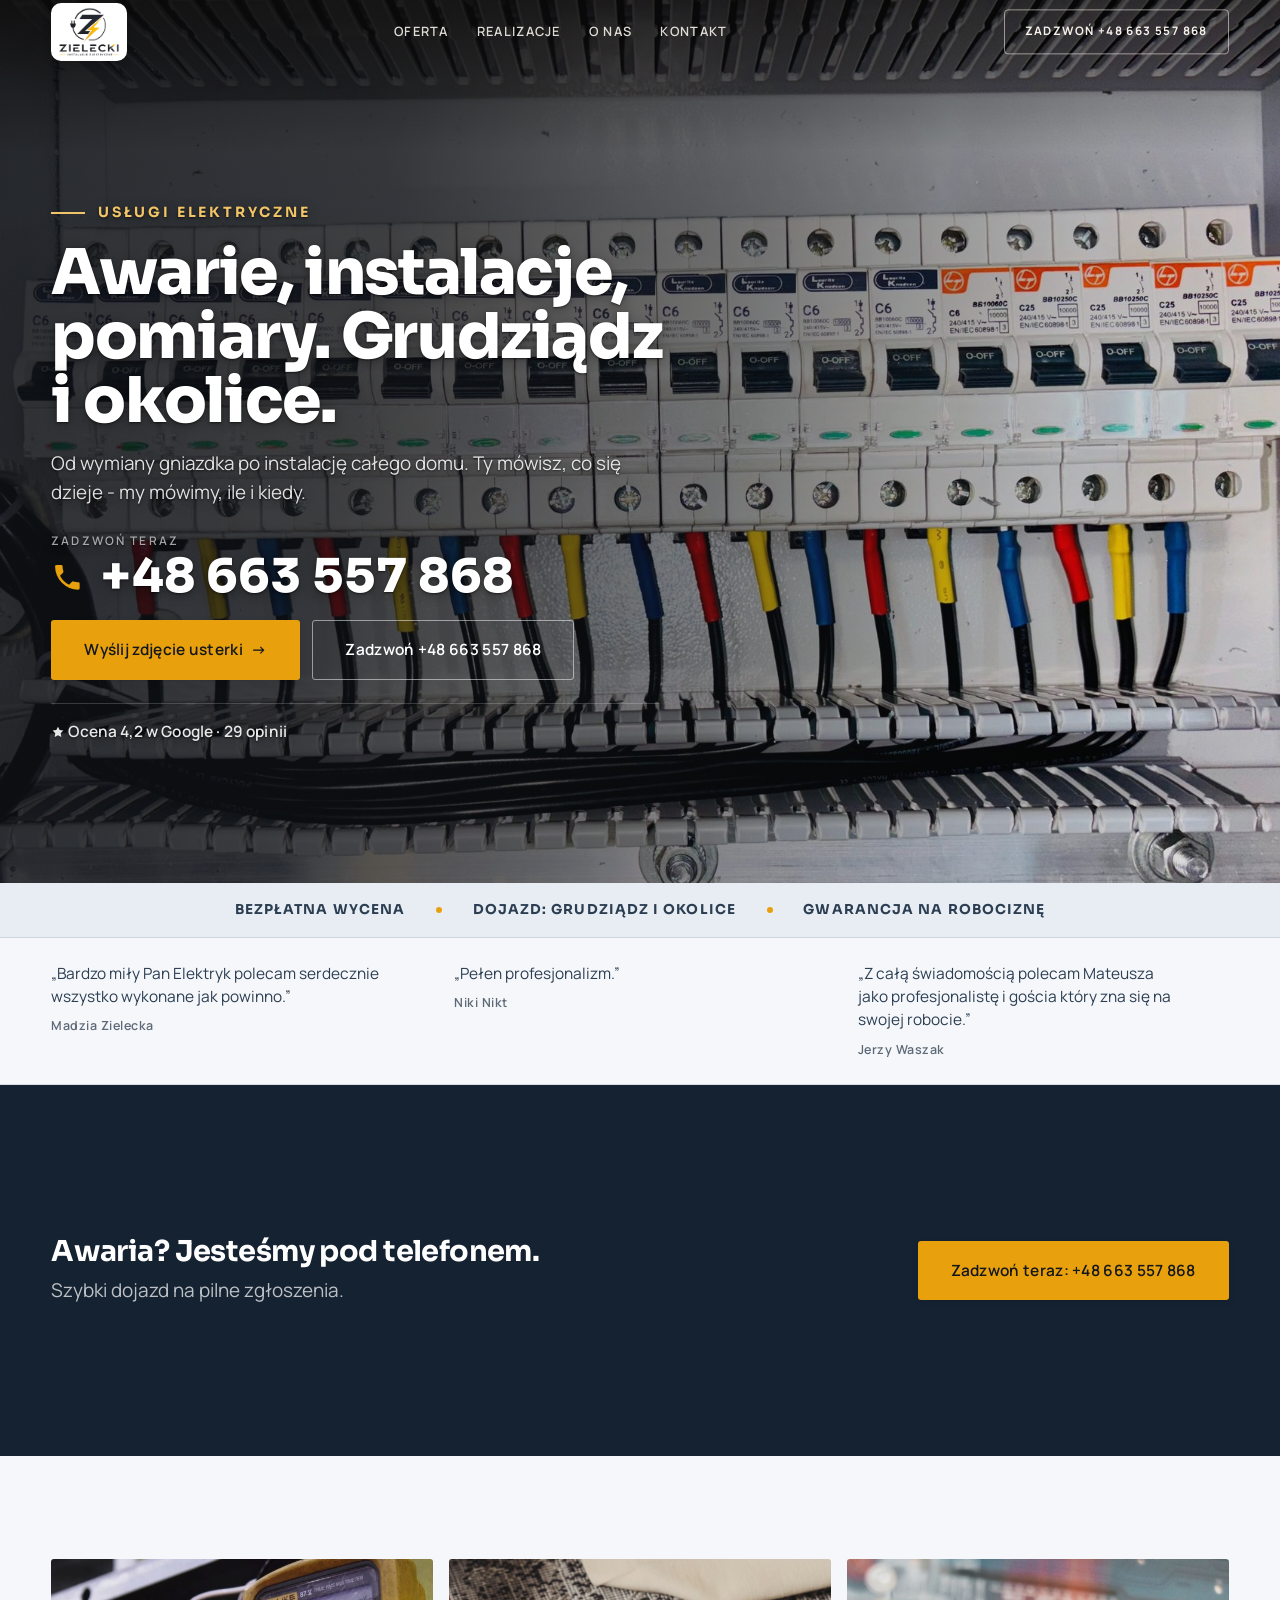
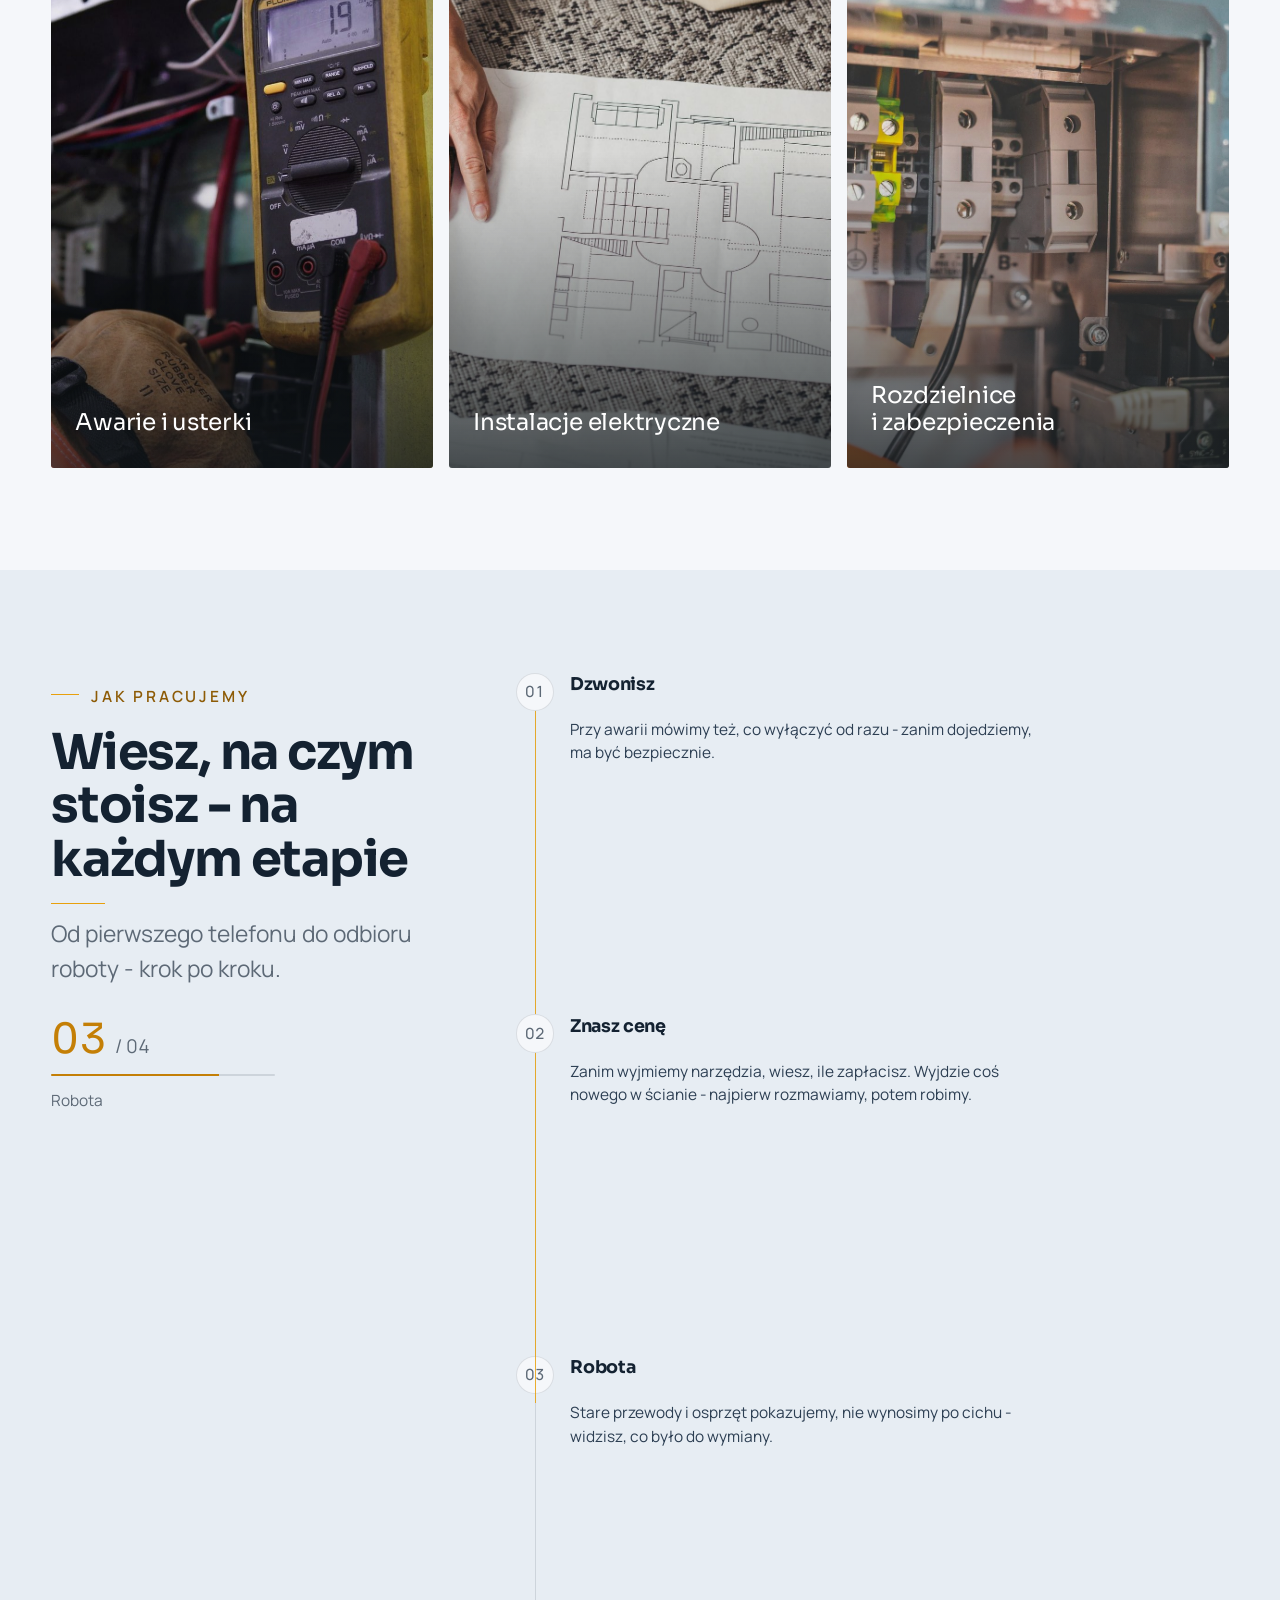
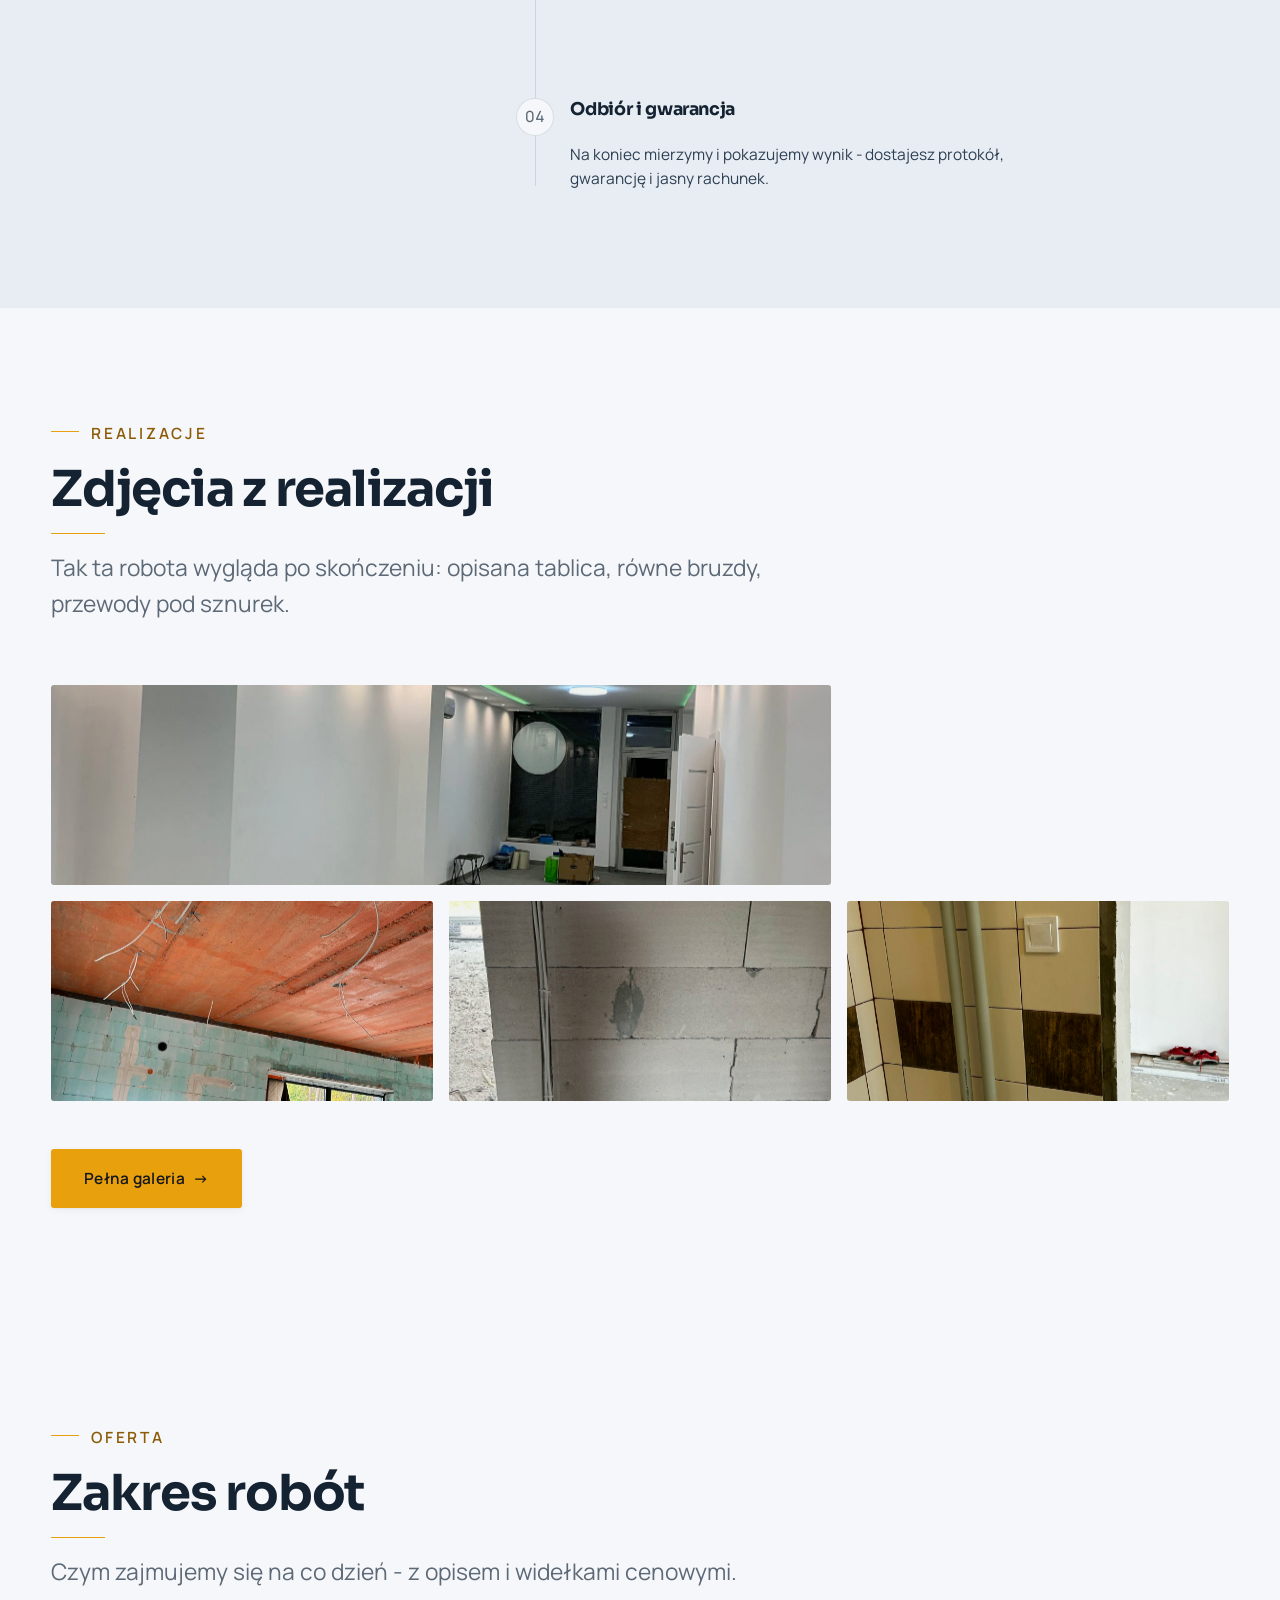
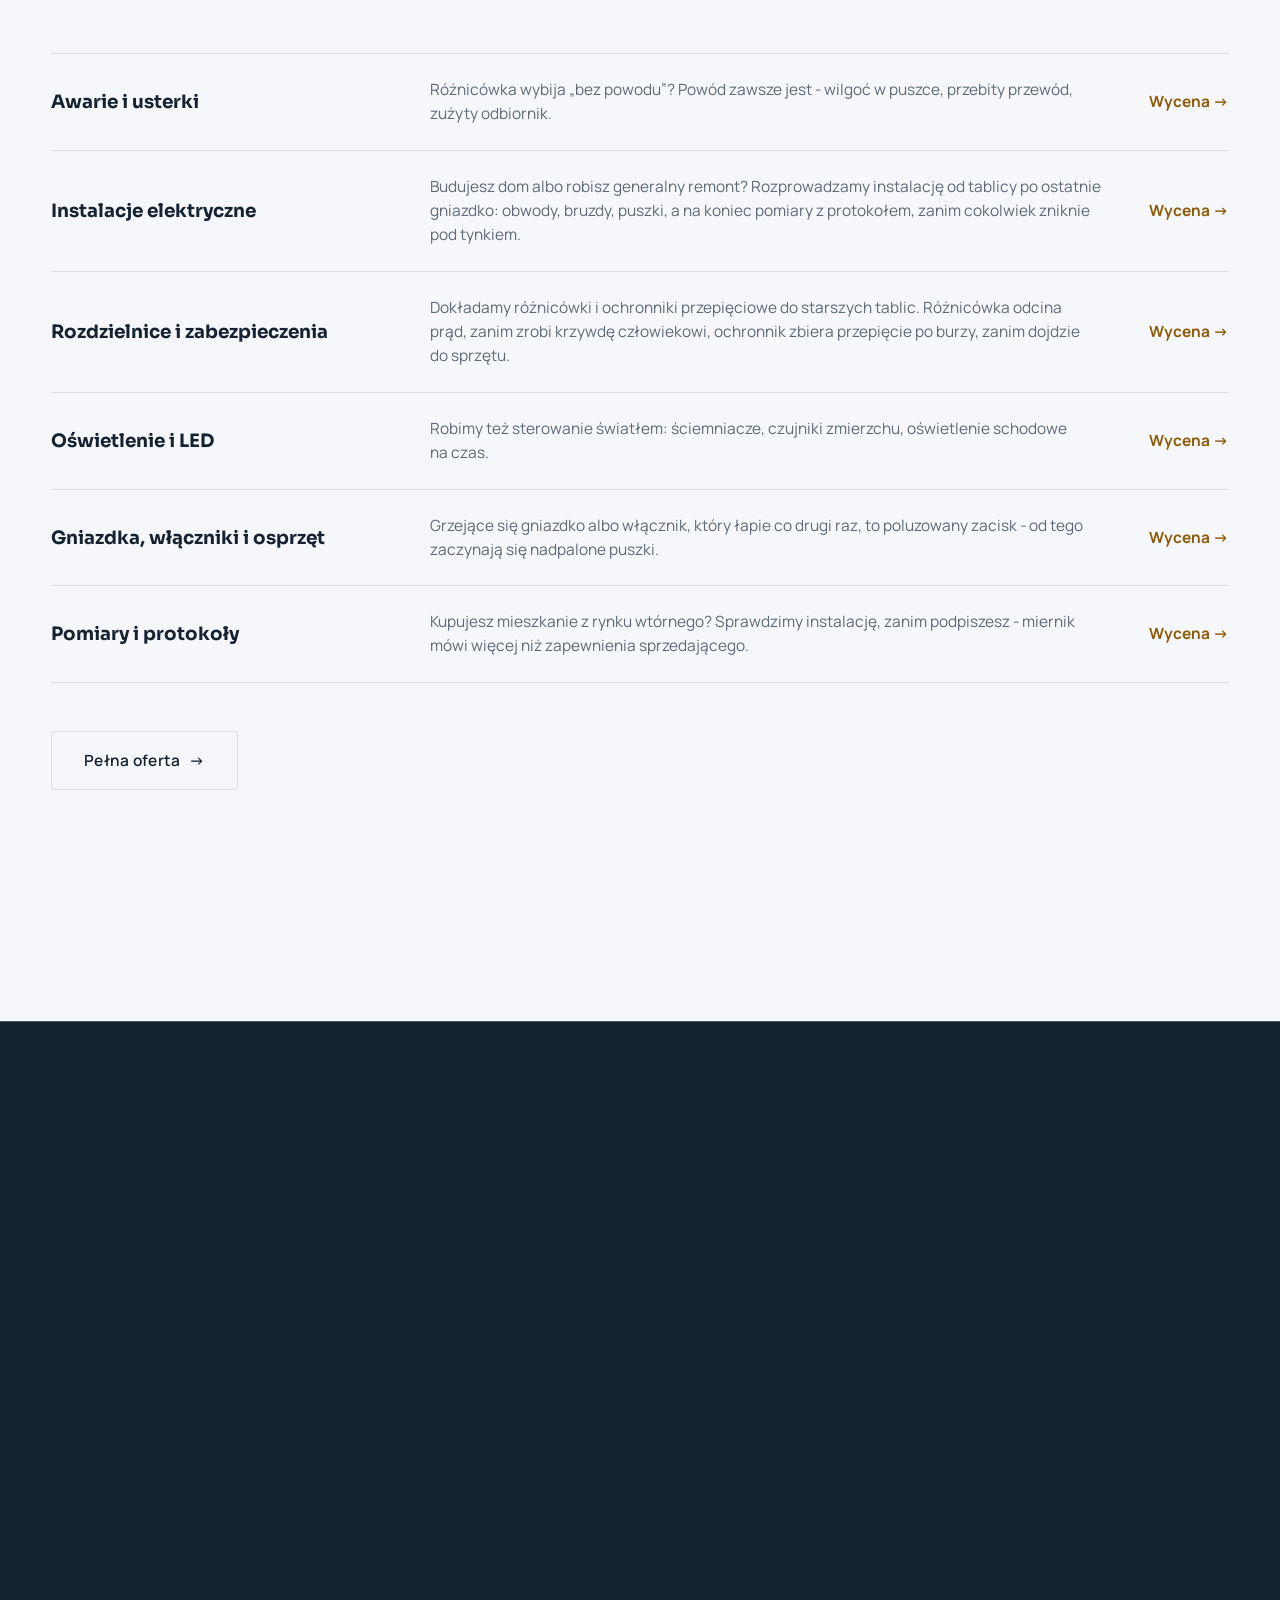
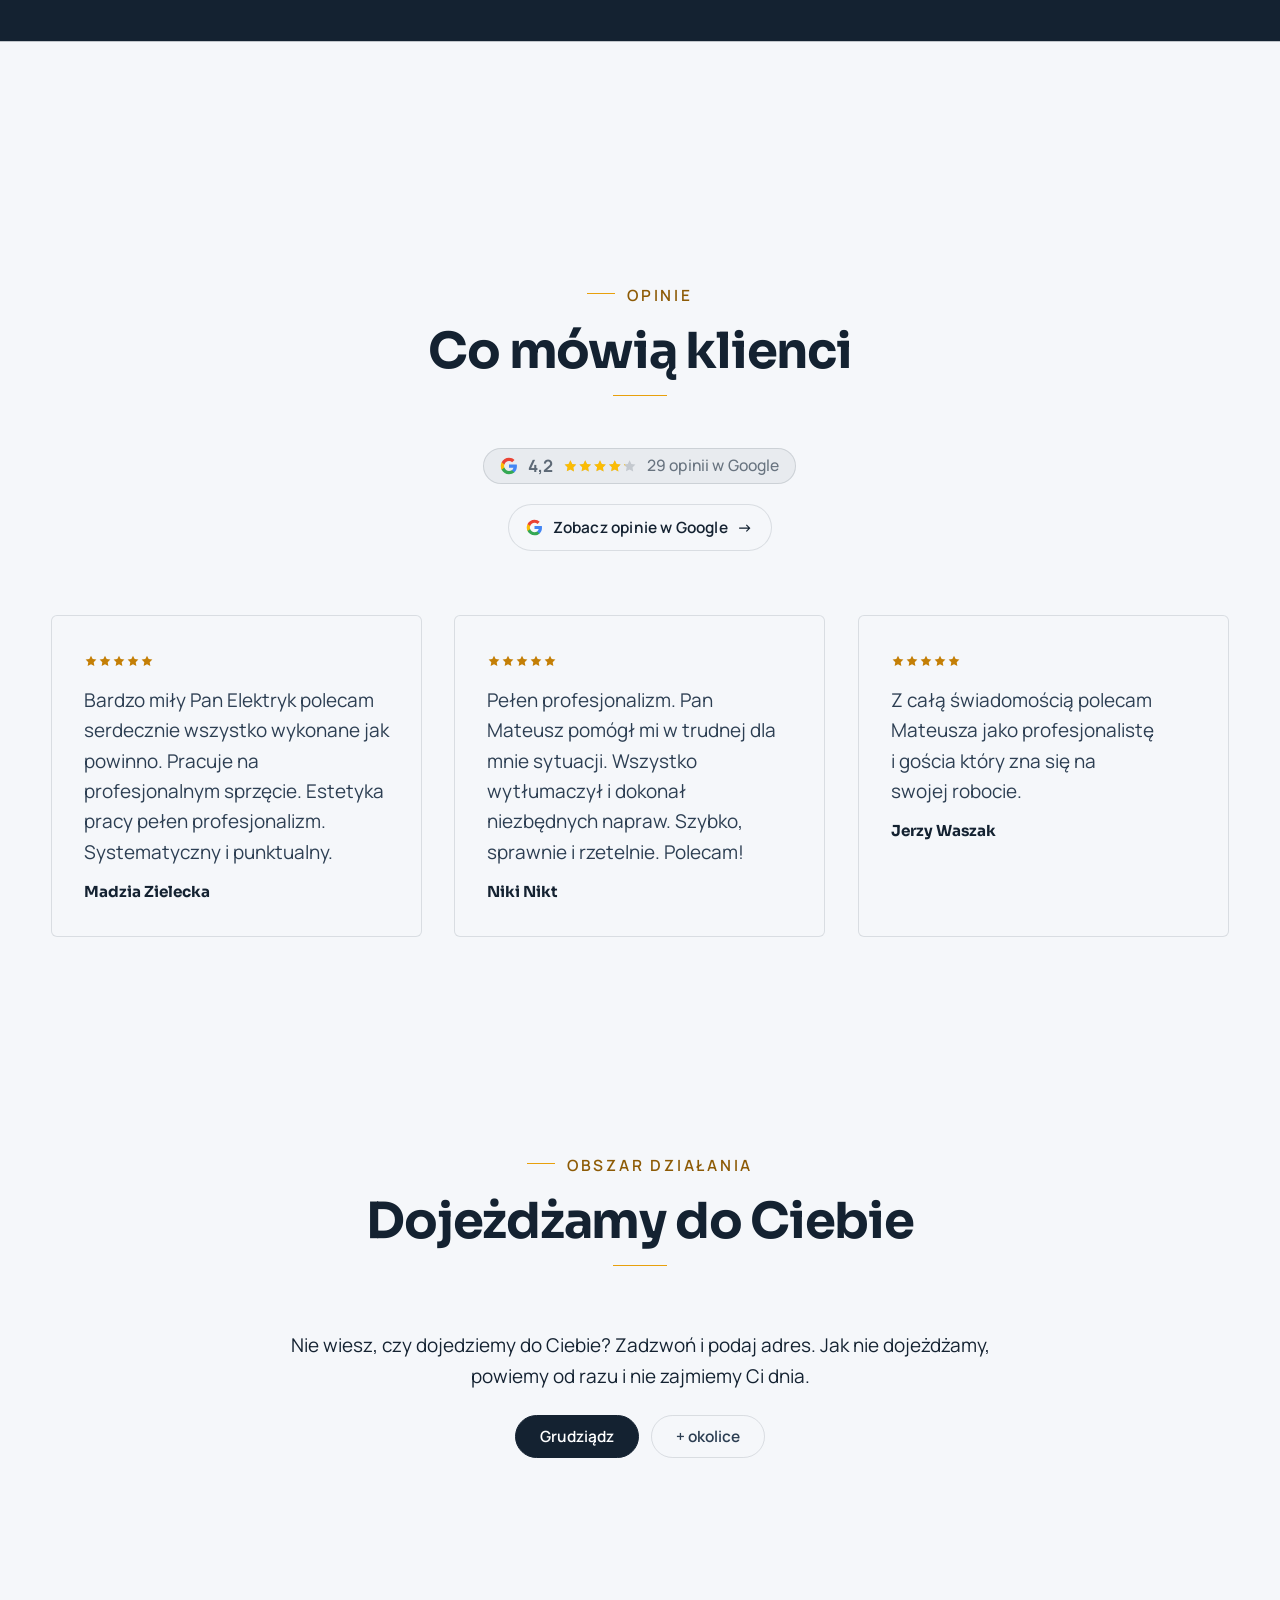
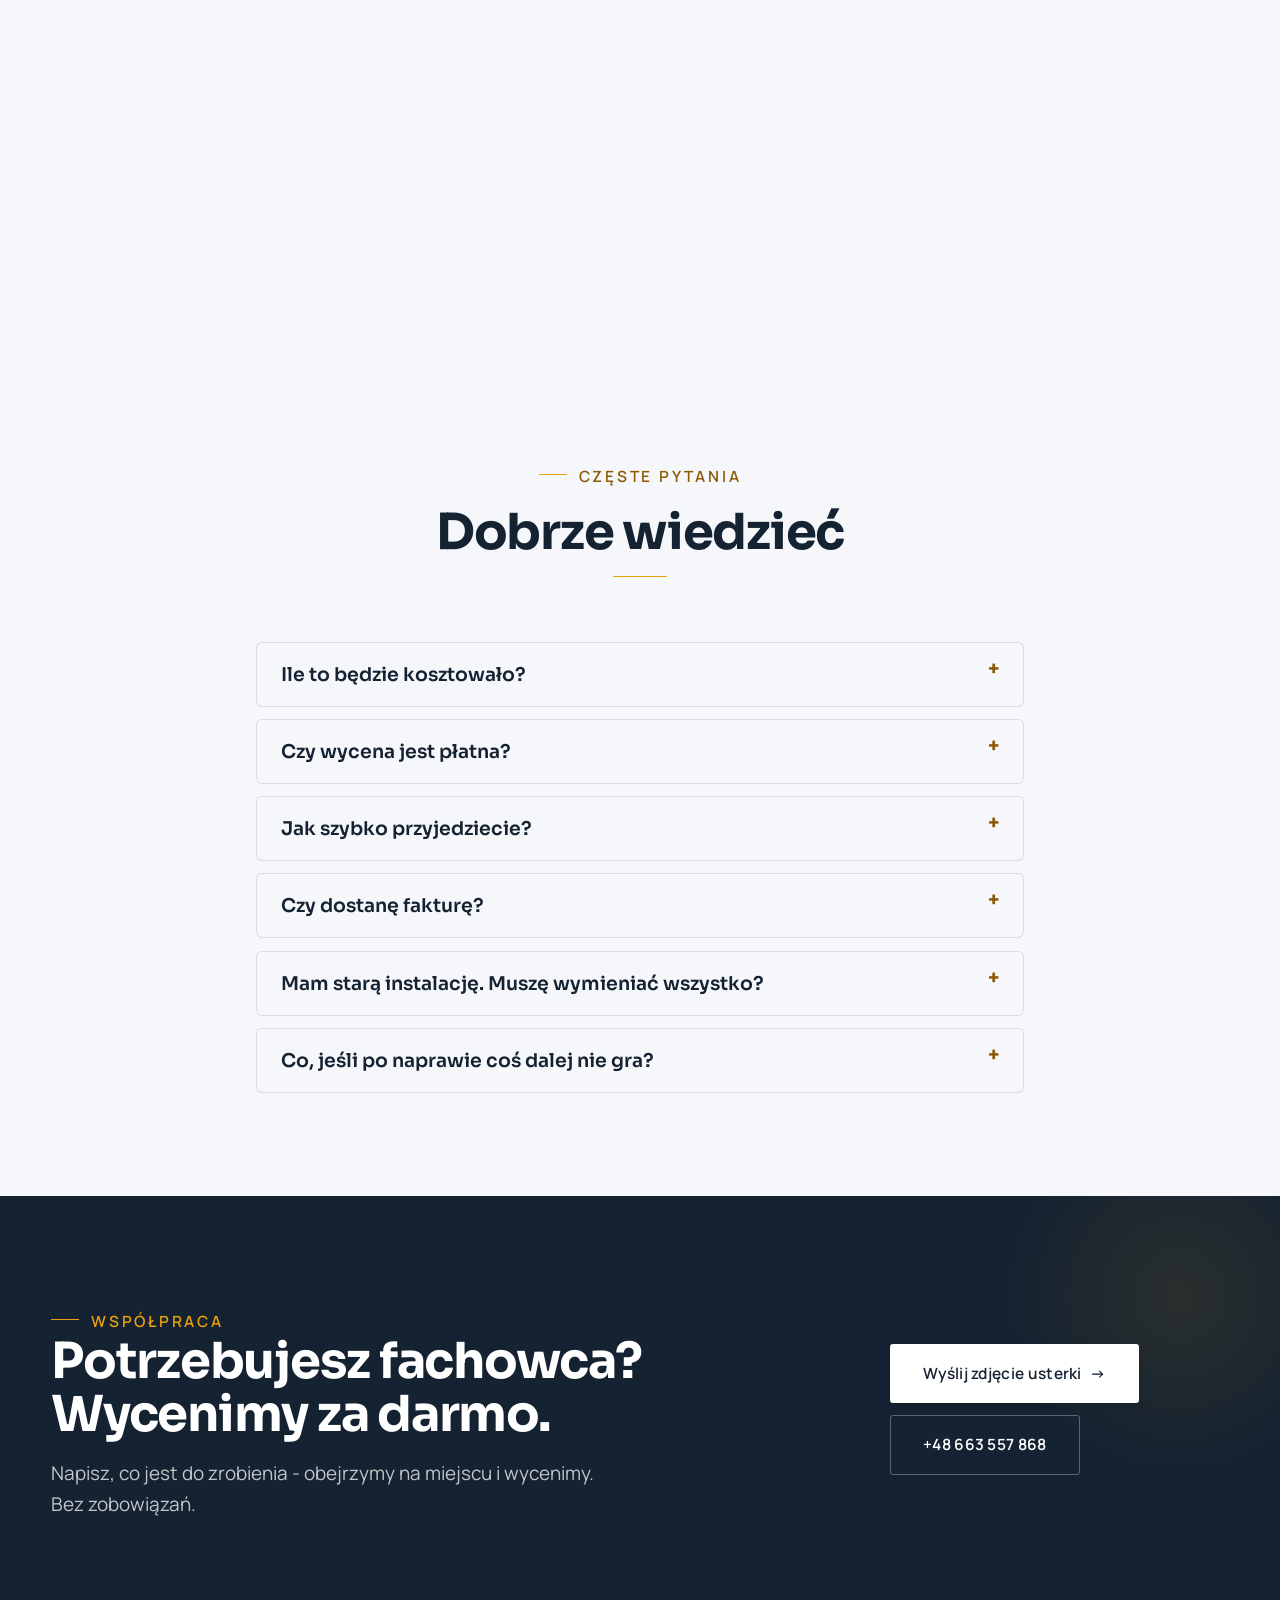
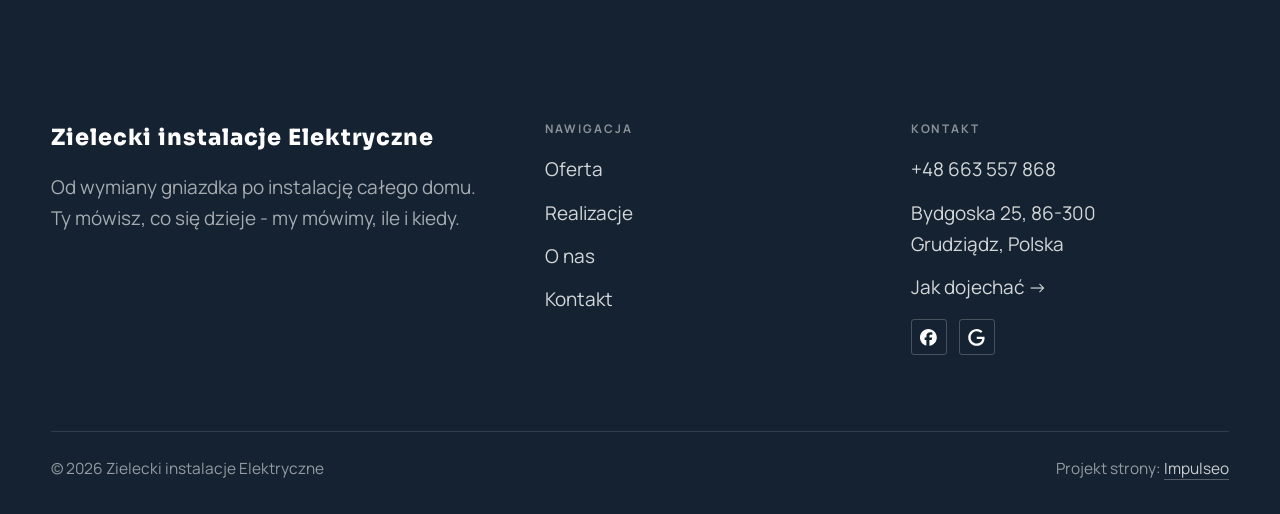
==== index.html @ a2bf8d5e "Strona demo: zielecki-instalacje-elektryczne" ====
<!DOCTYPE html>
<html lang="pl">
<head>
<meta charset="UTF-8">
<meta name="viewport" content="width=device-width, initial-scale=1.0">
<title>Zielecki instalacje Elektryczne - elektryk, awarie i instalacje</title>
<meta name="description" content="Elektryk w Grudziądzu z dojazdem. Awarie, instalacje, rozdzielnice, oświetlenie, pomiary z protokołem. Cenę znasz przed robotą. Zadzwoń: +48 663 557 868.">
<link rel="canonical" href="https://kris20032.github.io/zielecki-instalacje-elektryczne/">
<meta name="robots" content="noindex, nofollow">
<meta property="og:type" content="website">
<meta property="og:locale" content="pl_PL">
<meta property="og:site_name" content="Zielecki instalacje Elektryczne">
<meta property="og:title" content="Zielecki instalacje Elektryczne - elektryk, awarie i instalacje">
<meta property="og:description" content="Elektryk w Grudziądzu z dojazdem. Awarie, instalacje, rozdzielnice, oświetlenie, pomiary z protokołem. Cenę znasz przed robotą. Zadzwoń: +48 663 557 868.">
<meta property="og:url" content="https://kris20032.github.io/zielecki-instalacje-elektryczne/">
<meta property="og:image" content="https://kris20032.github.io/zielecki-instalacje-elektryczne/img/og.jpg">
<meta property="og:image:width" content="1200">
<meta property="og:image:height" content="630">
<meta name="twitter:card" content="summary_large_image">
<script type="application/ld+json">{"@context": "https://schema.org", "@type": "Electrician", "name": "Zielecki instalacje Elektryczne", "url": "https://kris20032.github.io/zielecki-instalacje-elektryczne/", "telephone": "+48663557868", "image": "https://kris20032.github.io/zielecki-instalacje-elektryczne/img/og.jpg", "areaServed": "Grudziądz", "sameAs": ["https://maps.google.com/?cid=4950786226111756278&g_mp=Cidnb29nbGUubWFwcy5wbGFjZXMudjEuUGxhY2VzLlNlYXJjaFRleHQQAhgEIAA", "https://www.facebook.com/p/Zielecki-instalacje-elektryczne-100069673297757/"]}</script>
<link rel="preconnect" href="https://fonts.googleapis.com">
<link rel="preconnect" href="https://fonts.gstatic.com" crossorigin>
<link href="https://fonts.googleapis.com/css2?family=Sora:wght@600;700;800&family=Manrope:wght@400;500;600&display=swap" rel="stylesheet">
<link rel="stylesheet" href="assets/styles.css?v=295d6cc1">
</head>
<body>

<header class="nav">
  <div class="wrap nav-inner">
    <a class="brand brand-has-logo" href="index.html"><img class="brand-logo" src="img/logo.png" alt="Zielecki instalacje Elektryczne" width="615" height="501" decoding="async"></a>
    <nav class="nav-links">
      <a href="oferta.html">Oferta</a>
      <a href="realizacje.html">Realizacje</a>
      <a href="o-nas.html">O nas</a>
      <a href="kontakt.html">Kontakt</a>
      <a href="tel:+48663557868" class="btn btn-accent">Zadzwoń +48 663 557 868</a>
    </nav>
    <button class="nav-toggle" aria-label="Menu"><span></span><span></span><span></span></button>
  </div>
</header>

<main>
<section class="hero-fach">
  <img class="hf-photo" src="img/hero.jpg" fetchpriority="high" data-rotate="img/g15.jpg|img/g14.jpg" alt="Zielecki instalacje Elektryczne" width="1770" height="1114">
  <div class="hf-panel">
    <div class="hf-inner">
      <span class="hf-kicker">Usługi elektryczne</span>
      <h1 class="hf-title">Awarie, instalacje, pomiary. Grudziądz i okolice. <em></em></h1>
      <p class="hf-lead">Od wymiany gniazdka po instalację całego domu. Ty mówisz, co się dzieje - my mówimy, ile i kiedy.</p>
      <a class="hf-phone" href="tel:+48663557868"><span class="hf-phone-lab">Zadzwoń teraz</span><span class="hf-phone-num"><svg class="ico-tel" width="16" height="16" viewBox="0 0 24 24" fill="none" aria-hidden="true"><path d="M6.6 10.8a15.5 15.5 0 0 0 6.6 6.6l2.2-2.2a1 1 0 0 1 1-.24 11.4 11.4 0 0 0 3.6.58 1 1 0 0 1 1 1V20a1 1 0 0 1-1 1A17 17 0 0 1 3 4a1 1 0 0 1 1-1h3.5a1 1 0 0 1 1 1c0 1.25.2 2.46.58 3.6a1 1 0 0 1-.25 1l-2.23 2.2Z" fill="currentColor"/></svg> +48 663 557 868</span></a>
      <div class="hf-actions">
        <a href="kontakt.html" class="btn btn-accent">Wyślij zdjęcie usterki <span class="arr">→</span></a>
        <a href="tel:+48663557868" class="btn btn-ghost hf-ghost">Zadzwoń +48 663 557 868</a>
      </div>
      <div class="hf-trust"><svg class="ico-star" width="14" height="14" viewBox="0 0 24 24" style="vertical-align:-2px" aria-hidden="true"><path d="M12 2.8l2.85 5.8 6.4.93-4.63 4.5 1.1 6.37L12 17.4l-5.72 3 1.1-6.37-4.63-4.5 6.4-.93L12 2.8Z" fill="currentColor"/></svg> Ocena 4,2 w Google · 29 opinii</div>
    </div>
  </div>
</section>
<section class="fach-promise">
  <div class="wrap">
    <ul class="fp-row reveal"><li>Bezpłatna wycena</li><li>Dojazd: Grudziądz i okolice</li><li>Gwarancja na robociznę</li></ul>
  </div>
</section>
<section class="opinie-mini" aria-label="Opinie klientów">
  <div class="wrap">
    <div class="om-row">
      <div class="om-item reveal"><blockquote>„Bardzo miły Pan Elektryk polecam serdecznie wszystko wykonane jak powinno.”</blockquote><span class="om-autor">Madzia Zielecka</span></div>
      <div class="om-item reveal"><blockquote>„Pełen profesjonalizm.”</blockquote><span class="om-autor">Niki Nikt</span></div>
      <div class="om-item reveal"><blockquote>„Z całą świadomością polecam Mateusza jako profesjonalistę i gościa który zna się na swojej robocie.”</blockquote><span class="om-autor">Jerzy Waszak</span></div>
    </div>
  </div>
</section>
<section class="awaria">
  <div class="wrap">
      <div class="reveal">
        <h3>Awaria? Jesteśmy pod telefonem.</h3>
        <p>Szybki dojazd na pilne zgłoszenia.</p>
      </div>
      <a class="btn btn-accent" href="tel:+48663557868">Zadzwoń teraz: +48 663 557 868</a>
  </div>
</section>
<section class="gateways-band">
  <div class="wrap">
    <div class="gateways">
      <a href="oferta.html" class="gateway reveal"><img src="img/g9.jpg" alt="Awarie i usterki" loading="lazy" width="1880" height="992" decoding="async"><span class="g-ttl">Awarie i usterki</span></a>
      <a href="oferta.html" class="gateway reveal"><img src="img/g10.jpg" alt="Instalacje elektryczne" loading="lazy" width="1880" height="1253" decoding="async"><span class="g-ttl">Instalacje elektryczne</span></a>
      <a href="oferta.html" class="gateway reveal"><img src="img/g11.jpg" alt="Rozdzielnice i zabezpieczenia" loading="lazy" width="1880" height="1253" decoding="async"><span class="g-ttl">Rozdzielnice i zabezpieczenia</span></a>
    </div>
  </div>
</section>
<section class="proces proces-os fachowcy">
  <div class="wrap proc-grid">
    <div class="proc-side">
      <div class="head reveal">
        <span class="eyebrow">Jak pracujemy</span>
        <h2>Wiesz, na czym stoisz - na każdym etapie</h2>
        <p>Od pierwszego telefonu do odbioru roboty - krok po kroku.</p>
      </div>
      <div class="proc-count" aria-hidden="true"><span class="pc-cur">01</span><span class="pc-all">/ 04</span></div>
      <div class="proc-bar" aria-hidden="true"><i></i></div>
      <p class="proc-now" aria-hidden="true">Dzwonisz</p>
    </div>
    <ol class="proces-line">
      <li class="reveal"><span class="pno">01</span><h3>Dzwonisz</h3><p>Przy awarii mówimy też, co wyłączyć od razu - zanim dojedziemy, ma być bezpiecznie.</p></li>
      <li class="reveal"><span class="pno">02</span><h3>Znasz cenę</h3><p>Zanim wyjmiemy narzędzia, wiesz, ile zapłacisz. Wyjdzie coś nowego w ścianie - najpierw rozmawiamy, potem robimy.</p></li>
      <li class="reveal"><span class="pno">03</span><h3>Robota</h3><p>Stare przewody i osprzęt pokazujemy, nie wynosimy po cichu - widzisz, co było do wymiany.</p></li>
      <li class="reveal"><span class="pno">04</span><h3>Odbiór i gwarancja</h3><p>Na koniec mierzymy i pokazujemy wynik - dostajesz protokół, gwarancję i jasny rachunek.</p></li>
    </ol>
  </div>
</section>
<section>
  <div class="wrap">
    <div class="head reveal">
      <span class="eyebrow">Realizacje</span>
      <h2>Zdjęcia z realizacji</h2>
      <p>Tak ta robota wygląda po skończeniu: opisana tablica, równe bruzdy, przewody pod sznurek.</p>
    </div>
    <div class="gallery">
      <div class="tile t-two3 reveal"><img src="img/g1.jpg" alt="Zielecki instalacje Elektryczne" loading="lazy" width="1600" height="2133" decoding="async"></div>
      <div class="tile t-third reveal"><img src="img/g2.jpg" alt="Zielecki instalacje Elektryczne" loading="lazy" width="1600" height="2133" decoding="async"></div>
      <div class="tile t-third reveal"><img src="img/g3.jpg" alt="Zielecki instalacje Elektryczne" loading="lazy" width="1446" height="2004" decoding="async"></div>
      <div class="tile t-third reveal"><img src="img/g4.jpg" alt="Zielecki instalacje Elektryczne" loading="lazy" width="1600" height="2844" decoding="async"></div>
      <div class="tile t-third reveal"><img src="img/g5.jpg" alt="Zielecki instalacje Elektryczne" loading="lazy" width="1438" height="1996" decoding="async"></div>
    </div>
    <div style="margin-top:var(--space-7)" class="reveal"><a href="realizacje.html" class="btn btn-accent">Pełna galeria <span class="arr">→</span></a></div>
  </div>
</section>
<section class="fach-uslugi">
  <div class="wrap">
    <div class="head reveal">
      <span class="eyebrow">Oferta</span>
      <h2>Zakres robót</h2>
      <p>Czym zajmujemy się na co dzień - z opisem i widełkami cenowymi.</p>
    </div>
    <ul class="fu-list">
      <li class="fu-row reveal"><div class="fu-name">Awarie i usterki</div><div class="fu-desc">Różnicówka wybija „bez powodu”? Powód zawsze jest - wilgoć w puszce, przebity przewód, zużyty odbiornik.</div><a class="fu-cta" href="kontakt.html">Wycena <span class="arr">→</span></a></li>
      <li class="fu-row reveal"><div class="fu-name">Instalacje elektryczne</div><div class="fu-desc">Budujesz dom albo robisz generalny remont? Rozprowadzamy instalację od tablicy po ostatnie gniazdko: obwody, bruzdy, puszki, a na koniec pomiary z protokołem, zanim cokolwiek zniknie pod tynkiem.</div><a class="fu-cta" href="kontakt.html">Wycena <span class="arr">→</span></a></li>
      <li class="fu-row reveal"><div class="fu-name">Rozdzielnice i zabezpieczenia</div><div class="fu-desc">Dokładamy różnicówki i ochronniki przepięciowe do starszych tablic. Różnicówka odcina prąd, zanim zrobi krzywdę człowiekowi, ochronnik zbiera przepięcie po burzy, zanim dojdzie do sprzętu.</div><a class="fu-cta" href="kontakt.html">Wycena <span class="arr">→</span></a></li>
      <li class="fu-row reveal"><div class="fu-name">Oświetlenie i LED</div><div class="fu-desc">Robimy też sterowanie światłem: ściemniacze, czujniki zmierzchu, oświetlenie schodowe na czas.</div><a class="fu-cta" href="kontakt.html">Wycena <span class="arr">→</span></a></li>
      <li class="fu-row reveal"><div class="fu-name">Gniazdka, włączniki i osprzęt</div><div class="fu-desc">Grzejące się gniazdko albo włącznik, który łapie co drugi raz, to poluzowany zacisk - od tego zaczynają się nadpalone puszki.</div><a class="fu-cta" href="kontakt.html">Wycena <span class="arr">→</span></a></li>
      <li class="fu-row reveal"><div class="fu-name">Pomiary i protokoły</div><div class="fu-desc">Kupujesz mieszkanie z rynku wtórnego? Sprawdzimy instalację, zanim podpiszesz - miernik mówi więcej niż zapewnienia sprzedającego.</div><a class="fu-cta" href="kontakt.html">Wycena <span class="arr">→</span></a></li>
    </ul>
    <div style="margin-top:var(--space-7)" class="reveal"><a href="oferta.html" class="btn btn-ghost">Pełna oferta <span class="arr">→</span></a></div>
  </div>
</section>
<section class="stopklatka" aria-hidden="true">
  <div class="stk-bg" style="background-image:url(img/g12.jpg)"></div>
</section>
<section class="opinie">
  <div class="wrap">
    <div class="head center reveal">
      <span class="eyebrow">Opinie</span>
      <h2>Co mówią klienci</h2>
    </div>
    <p class="op-meta reveal"><span class="g-badge"><svg class="gb-ico" viewBox="0 0 24 24" width="18" height="18" aria-hidden="true"><path fill="#4285F4" d="M22.56 12.25c0-.78-.07-1.53-.2-2.25H12v4.26h5.92c-.26 1.37-1.04 2.53-2.21 3.31v2.77h3.57c2.08-1.92 3.28-4.74 3.28-8.09z"/><path fill="#34A853" d="M12 23c2.97 0 5.46-.98 7.28-2.66l-3.57-2.77c-.98.66-2.23 1.06-3.71 1.06-2.86 0-5.29-1.93-6.16-4.53H2.18v2.84C3.99 20.53 7.7 23 12 23z"/><path fill="#FBBC05" d="M5.84 14.09c-.22-.66-.35-1.36-.35-2.09s.13-1.43.35-2.09V7.07H2.18C1.43 8.55 1 10.22 1 12s.43 3.45 1.18 4.93l2.85-2.22.81-.62z"/><path fill="#EA4335" d="M12 5.38c1.62 0 3.06.56 4.21 1.64l3.15-3.15C17.45 2.09 14.97 1 12 1 7.7 1 3.99 3.47 2.18 7.07l3.66 2.84c.87-2.6 3.3-4.53 6.16-4.53z"/></svg><b class="gb-ocena">4,2</b><svg class="gb-stars" viewBox="0 0 90 18" width="74" height="14.8" aria-hidden="true"><g fill="currentColor" opacity=".26"><path transform="translate(0,0)" d="M9 1.6l2.2 4.46 4.92.72-3.56 3.47.84 4.9L9 12.74l-4.4 2.31.84-4.9L1.88 6.68l4.92-.72L9 1.6Z"/><path transform="translate(18,0)" d="M9 1.6l2.2 4.46 4.92.72-3.56 3.47.84 4.9L9 12.74l-4.4 2.31.84-4.9L1.88 6.68l4.92-.72L9 1.6Z"/><path transform="translate(36,0)" d="M9 1.6l2.2 4.46 4.92.72-3.56 3.47.84 4.9L9 12.74l-4.4 2.31.84-4.9L1.88 6.68l4.92-.72L9 1.6Z"/><path transform="translate(54,0)" d="M9 1.6l2.2 4.46 4.92.72-3.56 3.47.84 4.9L9 12.74l-4.4 2.31.84-4.9L1.88 6.68l4.92-.72L9 1.6Z"/><path transform="translate(72,0)" d="M9 1.6l2.2 4.46 4.92.72-3.56 3.47.84 4.9L9 12.74l-4.4 2.31.84-4.9L1.88 6.68l4.92-.72L9 1.6Z"/></g><clipPath id="gs840"><rect x="0" y="0" width="75.6" height="18"/></clipPath><g fill="#FBBC04" clip-path="url(#gs840)"><path transform="translate(0,0)" d="M9 1.6l2.2 4.46 4.92.72-3.56 3.47.84 4.9L9 12.74l-4.4 2.31.84-4.9L1.88 6.68l4.92-.72L9 1.6Z"/><path transform="translate(18,0)" d="M9 1.6l2.2 4.46 4.92.72-3.56 3.47.84 4.9L9 12.74l-4.4 2.31.84-4.9L1.88 6.68l4.92-.72L9 1.6Z"/><path transform="translate(36,0)" d="M9 1.6l2.2 4.46 4.92.72-3.56 3.47.84 4.9L9 12.74l-4.4 2.31.84-4.9L1.88 6.68l4.92-.72L9 1.6Z"/><path transform="translate(54,0)" d="M9 1.6l2.2 4.46 4.92.72-3.56 3.47.84 4.9L9 12.74l-4.4 2.31.84-4.9L1.88 6.68l4.92-.72L9 1.6Z"/><path transform="translate(72,0)" d="M9 1.6l2.2 4.46 4.92.72-3.56 3.47.84 4.9L9 12.74l-4.4 2.31.84-4.9L1.88 6.68l4.92-.72L9 1.6Z"/></g></svg><span class="gb-txt">29 opinii w Google</span></span></p>
    <p class="op-meta reveal"><a class="op-google" href="https://maps.google.com/?cid=4950786226111756278&amp;g_mp=Cidnb29nbGUubWFwcy5wbGFjZXMudjEuUGxhY2VzLlNlYXJjaFRleHQQAhgEIAA" target="_blank" rel="noopener"><svg class="op-g-ico" viewBox="0 0 24 24" width="17" height="17" aria-hidden="true"><path fill="#4285F4" d="M22.56 12.25c0-.78-.07-1.53-.2-2.25H12v4.26h5.92c-.26 1.37-1.04 2.53-2.21 3.31v2.77h3.57c2.08-1.92 3.28-4.74 3.28-8.09z"/><path fill="#34A853" d="M12 23c2.97 0 5.46-.98 7.28-2.66l-3.57-2.77c-.98.66-2.23 1.06-3.71 1.06-2.86 0-5.29-1.93-6.16-4.53H2.18v2.84C3.99 20.53 7.7 23 12 23z"/><path fill="#FBBC05" d="M5.84 14.09c-.22-.66-.35-1.36-.35-2.09s.13-1.43.35-2.09V7.07H2.18C1.43 8.55 1 10.22 1 12s.43 3.45 1.18 4.93l2.85-2.22.81-.62z"/><path fill="#EA4335" d="M12 5.38c1.62 0 3.06.56 4.21 1.64l3.15-3.15C17.45 2.09 14.97 1 12 1 7.7 1 3.99 3.47 2.18 7.07l3.66 2.84c.87-2.6 3.3-4.53 6.16-4.53z"/></svg><span>Zobacz opinie w Google</span><span class="arr">→</span></a></p>
    <div class="opinie-grid">
      <figure class="op-card reveal"><span class="op-star"><svg class="ico-star" width="14" height="14" viewBox="0 0 24 24" style="vertical-align:-2px" aria-hidden="true"><path d="M12 2.8l2.85 5.8 6.4.93-4.63 4.5 1.1 6.37L12 17.4l-5.72 3 1.1-6.37-4.63-4.5 6.4-.93L12 2.8Z" fill="currentColor"/></svg><svg class="ico-star" width="14" height="14" viewBox="0 0 24 24" style="vertical-align:-2px" aria-hidden="true"><path d="M12 2.8l2.85 5.8 6.4.93-4.63 4.5 1.1 6.37L12 17.4l-5.72 3 1.1-6.37-4.63-4.5 6.4-.93L12 2.8Z" fill="currentColor"/></svg><svg class="ico-star" width="14" height="14" viewBox="0 0 24 24" style="vertical-align:-2px" aria-hidden="true"><path d="M12 2.8l2.85 5.8 6.4.93-4.63 4.5 1.1 6.37L12 17.4l-5.72 3 1.1-6.37-4.63-4.5 6.4-.93L12 2.8Z" fill="currentColor"/></svg><svg class="ico-star" width="14" height="14" viewBox="0 0 24 24" style="vertical-align:-2px" aria-hidden="true"><path d="M12 2.8l2.85 5.8 6.4.93-4.63 4.5 1.1 6.37L12 17.4l-5.72 3 1.1-6.37-4.63-4.5 6.4-.93L12 2.8Z" fill="currentColor"/></svg><svg class="ico-star" width="14" height="14" viewBox="0 0 24 24" style="vertical-align:-2px" aria-hidden="true"><path d="M12 2.8l2.85 5.8 6.4.93-4.63 4.5 1.1 6.37L12 17.4l-5.72 3 1.1-6.37-4.63-4.5 6.4-.93L12 2.8Z" fill="currentColor"/></svg></span><blockquote>Bardzo miły Pan Elektryk polecam serdecznie wszystko wykonane jak powinno. Pracuje na profesjonalnym sprzęcie. Estetyka pracy pełen profesjonalizm. Systematyczny i punktualny.</blockquote><span class="op-autor">Madzia Zielecka</span></figure>
      <figure class="op-card reveal"><span class="op-star"><svg class="ico-star" width="14" height="14" viewBox="0 0 24 24" style="vertical-align:-2px" aria-hidden="true"><path d="M12 2.8l2.85 5.8 6.4.93-4.63 4.5 1.1 6.37L12 17.4l-5.72 3 1.1-6.37-4.63-4.5 6.4-.93L12 2.8Z" fill="currentColor"/></svg><svg class="ico-star" width="14" height="14" viewBox="0 0 24 24" style="vertical-align:-2px" aria-hidden="true"><path d="M12 2.8l2.85 5.8 6.4.93-4.63 4.5 1.1 6.37L12 17.4l-5.72 3 1.1-6.37-4.63-4.5 6.4-.93L12 2.8Z" fill="currentColor"/></svg><svg class="ico-star" width="14" height="14" viewBox="0 0 24 24" style="vertical-align:-2px" aria-hidden="true"><path d="M12 2.8l2.85 5.8 6.4.93-4.63 4.5 1.1 6.37L12 17.4l-5.72 3 1.1-6.37-4.63-4.5 6.4-.93L12 2.8Z" fill="currentColor"/></svg><svg class="ico-star" width="14" height="14" viewBox="0 0 24 24" style="vertical-align:-2px" aria-hidden="true"><path d="M12 2.8l2.85 5.8 6.4.93-4.63 4.5 1.1 6.37L12 17.4l-5.72 3 1.1-6.37-4.63-4.5 6.4-.93L12 2.8Z" fill="currentColor"/></svg><svg class="ico-star" width="14" height="14" viewBox="0 0 24 24" style="vertical-align:-2px" aria-hidden="true"><path d="M12 2.8l2.85 5.8 6.4.93-4.63 4.5 1.1 6.37L12 17.4l-5.72 3 1.1-6.37-4.63-4.5 6.4-.93L12 2.8Z" fill="currentColor"/></svg></span><blockquote>Pełen profesjonalizm. Pan Mateusz pomógł mi w trudnej dla mnie sytuacji. Wszystko wytłumaczył i dokonał niezbędnych napraw. Szybko, sprawnie i rzetelnie. Polecam!</blockquote><span class="op-autor">Niki Nikt</span></figure>
      <figure class="op-card reveal"><span class="op-star"><svg class="ico-star" width="14" height="14" viewBox="0 0 24 24" style="vertical-align:-2px" aria-hidden="true"><path d="M12 2.8l2.85 5.8 6.4.93-4.63 4.5 1.1 6.37L12 17.4l-5.72 3 1.1-6.37-4.63-4.5 6.4-.93L12 2.8Z" fill="currentColor"/></svg><svg class="ico-star" width="14" height="14" viewBox="0 0 24 24" style="vertical-align:-2px" aria-hidden="true"><path d="M12 2.8l2.85 5.8 6.4.93-4.63 4.5 1.1 6.37L12 17.4l-5.72 3 1.1-6.37-4.63-4.5 6.4-.93L12 2.8Z" fill="currentColor"/></svg><svg class="ico-star" width="14" height="14" viewBox="0 0 24 24" style="vertical-align:-2px" aria-hidden="true"><path d="M12 2.8l2.85 5.8 6.4.93-4.63 4.5 1.1 6.37L12 17.4l-5.72 3 1.1-6.37-4.63-4.5 6.4-.93L12 2.8Z" fill="currentColor"/></svg><svg class="ico-star" width="14" height="14" viewBox="0 0 24 24" style="vertical-align:-2px" aria-hidden="true"><path d="M12 2.8l2.85 5.8 6.4.93-4.63 4.5 1.1 6.37L12 17.4l-5.72 3 1.1-6.37-4.63-4.5 6.4-.93L12 2.8Z" fill="currentColor"/></svg><svg class="ico-star" width="14" height="14" viewBox="0 0 24 24" style="vertical-align:-2px" aria-hidden="true"><path d="M12 2.8l2.85 5.8 6.4.93-4.63 4.5 1.1 6.37L12 17.4l-5.72 3 1.1-6.37-4.63-4.5 6.4-.93L12 2.8Z" fill="currentColor"/></svg></span><blockquote>Z całą świadomością polecam Mateusza jako profesjonalistę i gościa który zna się na swojej robocie.</blockquote><span class="op-autor">Jerzy Waszak</span></figure>
    </div>
  </div>
</section>
<section class="obszar">
  <div class="wrap">
    <div class="head center reveal">
      <span class="eyebrow">Obszar działania</span>
      <h2>Dojeżdżamy do Ciebie</h2>
    </div>
    <p class="obszar-txt reveal" style="text-align:center;max-width:60ch;margin:0 auto 1.4rem">Nie wiesz, czy dojedziemy do Ciebie? Zadzwoń i podaj adres. Jak nie dojeżdżamy, powiemy od razu i nie zajmiemy Ci dnia.</p>
    <ul class="obszar-list reveal"><li class="is-home">Grudziądz</li><li>+ okolice</li></ul>
    <div class="obszar-mapa reveal" style="margin-top:var(--space-7)">
      <iframe title="Obszar działania - Grudziądz i okolice" src="https://maps.google.com/maps?q=53.4748851%2C18.7412002&amp;z=11&amp;output=embed" loading="lazy" referrerpolicy="no-referrer-when-downgrade" style="width:100%;height:clamp(280px,38vh,420px);border:0;display:block;border-radius:var(--r-md)"></iframe>
    </div>
  </div>
</section>
<section class="faq-klinika">
  <div class="wrap">
    <div class="head center reveal">
      <span class="eyebrow">Częste pytania</span>
      <h2>Dobrze wiedzieć</h2>
    </div>
    <div class="faq-list">
      <details class="faq-item reveal"><summary>Ile to będzie kosztowało?</summary><p>Zależy, co się dzieje - dlatego wypytujemy przez telefon i od razu podajemy widełki. Ostateczną cenę ustalamy przy oględzinach, zanim zaczniemy.</p></details>
      <details class="faq-item reveal"><summary>Czy wycena jest płatna?</summary><p>Za obejrzenie i wycenę nie bierzemy pieniędzy. Płacisz za robotę, nie za rozmowę o niej.</p></details>
      <details class="faq-item reveal"><summary>Jak szybko przyjedziecie?</summary><p>Brak prądu w całym domu to pilny wyjazd - przestawiamy grafik. Dołożenie gniazdka spokojnie poczeka na umówiony termin.</p></details>
      <details class="faq-item reveal"><summary>Czy dostanę fakturę?</summary><p>Tak - VAT albo paragon, jak wolisz. Z firmami i wspólnotami rozliczamy się przelewem.</p></details>
      <details class="faq-item reveal"><summary>Mam starą instalację. Muszę wymieniać wszystko?</summary><p>Niekoniecznie. Najpierw pomiary - one pokazują, co naprawdę jest groźne, a co jeszcze posłuży. Czasem wystarczy nowa tablica i osobny obwód do kuchni, a reszta może poczekać do remontu.</p></details>
      <details class="faq-item reveal"><summary>Co, jeśli po naprawie coś dalej nie gra?</summary><p>Wracamy i mierzymy jeszcze raz. Nasza wina - poprawiamy za darmo; wyszło coś nowego - mówimy wprost, co i za ile.</p></details>
    </div>
  </div>
</section>
<section class="cta">
  <div class="wrap">
    <div class="reveal">
      <span class="eyebrow">Współpraca</span>
      <h2>Potrzebujesz fachowca? Wycenimy za darmo.</h2>
      <p>Napisz, co jest do zrobienia - obejrzymy na miejscu i wycenimy. Bez zobowiązań.</p>
    </div>
    <div class="cta-actions reveal">
      <a href="kontakt.html" class="btn btn-light">Wyślij zdjęcie usterki <span class="arr">→</span></a>
      <a href="tel:+48663557868" class="btn btn-ghost btn-ghost-cta">+48 663 557 868</a>
    </div>
  </div>
</section>
</main>

<footer>
  <div class="wrap">
    <div class="foot-grid">
      <div class="foot-brand">
        <div class="name">Zielecki instalacje Elektryczne</div>
        <p>Od wymiany gniazdka po instalację całego domu. Ty mówisz, co się dzieje - my mówimy, ile i kiedy.</p>
      </div>
      <div class="foot-col">
        <h4>Nawigacja</h4>
        <a href="oferta.html">Oferta</a>
        <a href="realizacje.html">Realizacje</a>
        <a href="o-nas.html">O nas</a>
        <a href="kontakt.html">Kontakt</a>
      </div>
      <div class="foot-col">
        <h4>Kontakt</h4>
        <a href="tel:+48663557868">+48 663 557 868</a>
        <p>Bydgoska 25, 86-300 Grudziądz, Polska</p>
        <a href="https://maps.google.com/?cid=4950786226111756278&g_mp=Cidnb29nbGUubWFwcy5wbGFjZXMudjEuUGxhY2VzLlNlYXJjaFRleHQQAhgEIAA" target="_blank" rel="noopener">Jak dojechać →</a>
      <div class="foot-soc">
        <a class="soc" href="https://www.facebook.com/p/Zielecki-instalacje-elektryczne-100069673297757/" target="_blank" rel="noopener" aria-label="Facebook - Zielecki instalacje Elektryczne"><svg viewBox="0 0 24 24" aria-hidden="true" focusable="false"><path d="M9.101 23.691v-7.98H6.627v-3.667h2.474v-1.58c0-4.085 1.848-5.978 5.858-5.978.401 0 .955.042 1.468.103a8.68 8.68 0 0 1 1.141.195v3.325a8.623 8.623 0 0 0-.653-.036 26.805 26.805 0 0 0-.733-.009c-.707 0-1.259.096-1.675.309a1.686 1.686 0 0 0-.679.622c-.258.42-.374.995-.374 1.752v1.297h3.919l-.386 2.103-.287 1.564h-3.246v8.245C19.396 23.238 24 18.179 24 12.044c0-6.627-5.373-12-12-12s-12 5.373-12 12c0 5.628 3.874 10.35 9.101 11.647Z" fill="currentColor"/></svg></a>
        <a class="soc" href="https://maps.google.com/?cid=4950786226111756278&g_mp=Cidnb29nbGUubWFwcy5wbGFjZXMudjEuUGxhY2VzLlNlYXJjaFRleHQQAhgEIAA" target="_blank" rel="noopener" aria-label="Google - Zielecki instalacje Elektryczne"><svg viewBox="0 0 24 24" aria-hidden="true" focusable="false"><path d="M12.48 10.92v3.28h7.84c-.24 1.84-.853 3.187-1.787 4.133-1.147 1.147-2.933 2.4-6.053 2.4-4.827 0-8.6-3.893-8.6-8.72s3.773-8.72 8.6-8.72c2.6 0 4.507 1.027 5.907 2.347l2.307-2.307C18.747 1.44 16.133 0 12.48 0 5.867 0 .307 5.387.307 12s5.56 12 12.173 12c3.573 0 6.267-1.173 8.373-3.36 2.16-2.16 2.84-5.213 2.84-7.667 0-.76-.053-1.467-.173-2.053H12.48z" fill="currentColor"/></svg></a>
      </div>
      </div>
    </div>
    <div class="foot-bot">
      <span>© 2026 Zielecki instalacje Elektryczne</span>
      <span>Projekt strony: <a class="foot-credit" href="https://impulseo.pl" target="_blank" rel="noopener">Impulseo</a></span>
    </div>
  </div>
</footer>
<div class="sticky-call"><a class="sc-call" href="tel:+48663557868"><svg class="ico-tel" width="16" height="16" viewBox="0 0 24 24" fill="none" aria-hidden="true"><path d="M6.6 10.8a15.5 15.5 0 0 0 6.6 6.6l2.2-2.2a1 1 0 0 1 1-.24 11.4 11.4 0 0 0 3.6.58 1 1 0 0 1 1 1V20a1 1 0 0 1-1 1A17 17 0 0 1 3 4a1 1 0 0 1 1-1h3.5a1 1 0 0 1 1 1c0 1.25.2 2.46.58 3.6a1 1 0 0 1-.25 1l-2.23 2.2Z" fill="currentColor"/></svg> Zadzwoń</a><a class="sc-quote" href="kontakt.html">Wyślij zdjęcie usterki</a></div>
<div class="demo-wazne" data-do="2026-10-12" data-cykl="3" hidden><svg class="dw-ico" width="13" height="13" viewBox="0 0 24 24" fill="none" aria-hidden="true"><circle cx="12" cy="12" r="8.6" stroke="currentColor" stroke-width="1.8"/><path d="M12 7.2V12l3.3 2" stroke="currentColor" stroke-width="1.8" stroke-linecap="round"/></svg><span class="dw-txt"></span></div>

<script src="assets/main.js"></script>
</body>
</html>
---- assets/styles.css ----
/* ============================================================
   STOLBASZ — premium, architektoniczny B2B fit-out
   Jasna paleta, zero brązu. System wg premium-web-craft.
   Projekt strony: Impulseo (impulseo.pl)
   ============================================================ */

:root{
  /* PALETA — jasna, architektoniczna, chłodna */
  --paper:#f5f7fa;          /* główne tło */
  --paper-2:#e7edf3;        /* sekcje alternatywne (chłodny jasny szary) */
  --paper-3:#e7edf3;        /* delikatne wypełnienia */
  --ink:#142231;            /* tekst główny — chłodny grafit */
  --ink-soft:#2c3e52;       /* nagłówki drugorzędne */
  --muted:#697785;          /* tekst poboczny */
  --line:rgba(20,34,49,.12);/* hairline */
  --accent:#e8a00c;         /* stonowany petrol-slate — jedyny akcent */
  --accent-d:#c47f06;
  --accent-soft:rgba(232,160,12,.10);
  --dark:#142231;           /* sekcje ciemne (stopka/CTA) */

  /* HOVER ZDJĘĆ — JEDEN standard dla całego silnika (decyzja K. 04.08.2026, artefakt z wariantami).
     AKTUALNE (K.+Szymon 09.08.2026, wybór z artefaktu 6 wariantów): zoom 1.05 przy 1.4s -
     przy tak długim czasie mocniejszy kadr NIE skacze, tylko „oddycha". Poprzedni standard
     (1.02 / .55s z 04.08) odbierany jako dynamiczny i szybki.
     Spoczynek lekko przygaszony, ale TYLKO tam, gdzie jest mysz (@media hover:hover) —
     na telefonie zdjęcia zostają w pełnej jasności. */
  --img-zoom:1.05;                   /* K.+Szymon 09.08: wariant F z artefaktu porównawczego */
  --img-rest:brightness(.95) saturate(.99);
  --img-hot:brightness(1.06) saturate(1.05);
  --img-dur:1.4s;                    /* K.+Szymon 09.08 (wariant F): powoli = elegancko */
  --img-ease:cubic-bezier(.16,.84,.44,1);  /* miękki ogon, efekt „oddychania" */

  /* ODSTĘPY — skala 4/8 */
  --space-1:4px; --space-2:8px; --space-3:12px; --space-4:16px; --space-5:24px;
  --space-6:32px; --space-7:48px; --space-8:64px; --space-9:96px; --space-10:128px;

  /* TYPOGRAFIA — fluid clamp() (skala podbita 16.07.2026: większe, czytelniejsze litery — uwaga Adama) */
  --text-sm:clamp(.9rem,.87rem + .12vw,1rem);
  --text-base:clamp(1.08rem,1.04rem + .18vw,1.2rem);
  --text-lg:clamp(1.24rem,1.15rem + .34vw,1.44rem);
  --text-h3:clamp(1.34rem,1.22rem + .55vw,1.66rem);
  --text-h2:clamp(2.1rem,1.66rem + 2.1vw,3.1rem);
  --text-h1:clamp(2.9rem,2.1rem + 4vw,5.1rem);

  /* PROMIENIE — architektoniczne, raczej ostre */
  --r-sm:3px; --r-md:6px; --r-lg:10px;

  /* RUCH */
  --ease:cubic-bezier(.25,.46,.45,.94); --dur:.24s;

  /* CIENIE — miękkie, warstwowe */
  --sh-sm:0 1px 2px rgba(16,24,32,.04), 0 2px 8px rgba(16,24,32,.05);
  --sh-md:0 2px 6px rgba(16,24,32,.05), 0 12px 28px -8px rgba(16,24,32,.12);
  --sh-lg:0 6px 14px rgba(16,24,32,.07), 0 26px 56px -18px rgba(16,24,32,.22);

  --hairline:1px solid var(--line);

  --font-display:'Sora','Manrope',sans-serif;
  --font-body:'Manrope',sans-serif;
}

*{box-sizing:border-box;margin:0;padding:0}
html{scroll-behavior:smooth}
body{
  font-family:var(--font-body);
  font-size:var(--text-base);
  line-height:1.65;
  color:var(--ink);
  background:var(--paper);
  -webkit-font-smoothing:antialiased;
  text-rendering:optimizeLegibility;
}
img{max-width:100%;height:auto;display:block}  /* height:auto = width/height z atrybutów trzyma proporcje (TOP#12) */
a{color:inherit;text-decoration:none}

.wrap{width:min(92%,1180px);margin-inline:auto}
section{padding-block:clamp(52px,6.5vw,96px)}

h1,h2,h3{font-family:var(--font-display);font-weight:700;line-height:1.08;letter-spacing:-.02em;color:var(--ink)}
h1{font-size:var(--text-h1);letter-spacing:-.035em}
h2{font-size:var(--text-h2);letter-spacing:-.025em}
h3{font-size:var(--text-h3)}
/* MIARA — długość wiersza. WCAG 2.2 SC 1.4.8: max 80 znaków; Butterick: 45–90.
   68ch daje realnie 72–78 znaków polskiego tekstu, czyli z zapasem pod granicą.
   Wcześniej limit miał TYLKO <p> — <li>, <blockquote> i <dd> nie miały żadnego,
   i to jedyny powód, dla którego 23 bloki na dwóch oddanych stronach jadą po
   83–106 znaków w wierszu (pomiar 07.08.2026, bramka `miara`).
   ⚠️ Listy i definicje ograniczamy TYLKO bez klasy: `ul`/`ol` z klasą to u nas
   układ (siatki kafli, menu), a nie tekst ciągły — tam miarę wyznacza układ. */
/* 60ch, nie 68ch (K. 10.08): po zmianie fontów na węższe kroje (DM Sans i spółka)
   w 68ch mieściło się ~90 znaków - bramka pikselowa słusznie zgłaszała przekroczenie
   granicy 80. Pomiar na żywej przeglądarce: 60ch = 90 znaków, 53ch = ~78 znaków, czyli normę WCAG 1.4.8. */
:root{ --miara:53ch }
p{max-width:min(100%,var(--miara))}
blockquote,
ul:not([class])>li, ol:not([class])>li,
dl:not([class])>dd{max-width:min(100%,var(--miara))}

/* ⚠️ Świadomie BEZ wyjątku `.tile p,.card p,.svc p{max-width:none}`, choć nasuwa się sam:
   te akapity BYŁY już ograniczone (stare `p{max-width:65ch}`), więc „wyjątek" nie odblokowałby
   niczego nowego — tylko ROZLUŹNIŁ stan sprzed zmiany na wszystkich demach naraz.
   `figcaption` żadna z reguł wyżej nie dotyczy, więc też nie potrzebuje zwolnienia. */

/* ŁAMANIE. `balance` wyrównuje długości wierszy w nagłówku, `pretty` pilnuje ostatniego
   wiersza akapitu, żeby nie został w nim jeden wyraz. Obsługiwane od Chrome 117 /
   Safari 17.5; starsze przeglądarki po prostu ignorują tę własność.
   `text-wrap:pretty` nie występowało dotąd ANI RAZ w silniku ani w repo klientów. */
h1,h2,h3,.lead,.lede{text-wrap:balance}
p,li,blockquote,dd{text-wrap:pretty}

.eyebrow{
  font-family:var(--font-body);
  font-size:var(--text-sm);
  font-weight:600;
  letter-spacing:.18em;
  text-transform:uppercase;
  color:var(--accent);
  display:inline-flex;align-items:center;gap:var(--space-3);
}
/* flex:none + margin-top = kreska trzyma się PIERWSZEJ linii. Wcześniej align-items:center
   centrowało ją względem całego bloku i przy zawinięciu (długi kicker typu
   „…WNĘTRZ · LESZNO · OD 2019") druga linia lądowała z brzydkim wcięciem. */
.eyebrow{align-items:flex-start}
.eyebrow>*,.eyebrow{text-wrap:balance}   /* dlugi kicker lamal sie na sierote typu samo „2019" w drugiej linii */
.eyebrow::before{content:"";width:28px;height:1px;background:var(--accent);display:inline-block;flex:none;margin-top:.62em}

.muted{color:var(--muted)}
.lead{font-size:var(--text-lg);line-height:1.55;color:var(--ink-soft);max-width:50ch}

/* ---------- BUTTONS ---------- */
.btn{
  display:inline-flex;align-items:center;gap:var(--space-2);
  font-weight:600;font-size:var(--text-sm);letter-spacing:.02em;
  padding:var(--space-4) var(--space-6);
  border-radius:var(--r-sm);
  transition:transform var(--dur) var(--ease),box-shadow var(--dur) var(--ease),background var(--dur) var(--ease);
  cursor:pointer;border:1px solid transparent;
}
.btn-accent{background:var(--accent);color:#fff;box-shadow:var(--sh-sm)}
.btn-accent:hover{background:var(--accent-d);transform:translateY(-2px);box-shadow:var(--sh-md)}
.btn-accent:active{transform:translateY(0);box-shadow:var(--sh-sm)}
.btn-ghost{background:transparent;color:var(--ink);border-color:var(--line)}
.btn-ghost:hover{border-color:var(--accent);color:var(--accent);transform:translateY(-2px)}
.btn-light{background:#fff;color:var(--ink);box-shadow:var(--sh-sm)}
.btn-light:hover{transform:translateY(-2px);box-shadow:var(--sh-md)}
.btn .arr{transition:transform var(--dur) var(--ease)}
.btn:hover .arr{transform:translateX(4px)}

/* ---------- NAV ---------- */
.nav{
  position:sticky;top:0;z-index:50;
  background:color-mix(in srgb,var(--paper) 88%,transparent);
  backdrop-filter:saturate(140%) blur(10px);
  border-bottom:var(--hairline);
}
.nav-inner{display:flex;align-items:center;justify-content:space-between;gap:var(--space-5);height:72px}
/* ANTY-NACHODZENIE (K. 05.08.2026): długa nazwa firmy + przycisk z pełnym numerem nie mieściły się w pasku
   i flex ściskał linki PONIŻEJ ich treści - "Kontakt" wchodził na ramkę "Zadzwoń +48 ...". Teraz ustępuje
   nazwa marki (skrót wielokropkiem), a menu i przycisk nigdy się nie kurczą ani nie zachodzą na siebie. */
.brand{display:flex;flex-direction:column;line-height:1;min-width:0;flex:0 1 auto}
.brand .name{font-family:var(--font-display);font-weight:800;font-size:1.35rem;letter-spacing:.04em;white-space:nowrap;overflow:hidden;text-overflow:ellipsis}
.brand .sub{font-size:.62rem;letter-spacing:.34em;text-transform:uppercase;color:var(--muted);margin-top:5px;white-space:nowrap;overflow:hidden;text-overflow:ellipsis}
.nav-links{display:flex;align-items:center;gap:var(--space-6);flex:0 0 auto}
.nav-links a{font-size:var(--text-sm);font-weight:500;color:var(--ink-soft);position:relative;padding-block:4px;white-space:nowrap;transition:color var(--dur) var(--ease)}
.nav-links a::after{content:"";position:absolute;left:0;bottom:0;width:0;height:1.5px;background:var(--accent);transition:width var(--dur) var(--ease)}
.nav-links a:hover,.nav-links a.active{color:var(--ink)}
.nav-links a:hover::after,.nav-links a.active::after{width:100%}
.nav-links .btn{padding:var(--space-2) var(--space-5)}
/* przyciski w nav: właściwy kolor (przebij .nav-links a) + bez podkreślenia */
.nav-links a.btn-accent{color:#fff}
.nav-links a.btn-ghost,.nav-links a.btn-light{color:var(--ink)}
/* CTA w pasku: NIE podkreślenie spod linków menu, ale ten sam przelatujący błysk,
   co na wszystkich innych przyciskach (zgłoszenie K. 13.08.2026 - „na hero jest efekt
   światła przechodzącego przez przycisk, na navbarze go nie ma, a mają być identyczne").
   Reguła `.nav-links a::after` jest silniejsza od `.btn::after`, więc trzeba jej
   geometrię wyzerować i wpisać połysk z nazwy - samo `display:none` gasiło efekt. */
.nav-links a.btn::after{
  display:block;content:"";position:absolute;inset:0;z-index:-1;pointer-events:none;
  width:auto;height:auto;border-radius:inherit;   /* kasuje geometrię podkreślenia (width:0;height:1.5px) */
  background:linear-gradient(100deg,transparent 32%,rgba(255,255,255,.20) 50%,transparent 68%);
  translate:-120% 0}
@media (prefers-reduced-motion:no-preference){
  .nav-links a.btn:hover::after{translate:120% 0;transition:translate .75s var(--mt-ease,cubic-bezier(.16,.84,.44,1))}
}
.nav-toggle{display:none;background:none;border:none;cursor:pointer;flex-direction:column;gap:5px;padding:8px}
.nav-toggle span{width:24px;height:2px;background:var(--ink);transition:var(--dur)}
/* Ciasny zakres MIĘDZY menu mobilnym a pełnym pulpitem: zbijamy odstępy i nazwę marki,
   żeby wszystko zmieściło się naturalnie, zanim w ogóle dojdzie do skracania wielokropkiem. */
@media(max-width:1280px) and (min-width:921px){
  .nav-links{gap:var(--space-4)}
  .nav-links .btn{padding:var(--space-2) var(--space-4)}
  .brand .name{font-size:1.15rem}
}

/* ---------- HERO (split) ---------- */
.hero{position:relative;overflow:hidden;border-bottom:var(--hairline)}
.hero-grid{display:grid;grid-template-columns:1.05fr .95fr;gap:clamp(24px,4vw,60px);align-items:center;
  padding-block:clamp(36px,4.5vw,64px)}
.hero-copy .eyebrow{margin-bottom:var(--space-5)}
.hero-copy h1{margin-bottom:var(--space-5)}
.hero-copy .lead{margin-bottom:var(--space-7)}
.hero-actions{display:flex;flex-wrap:wrap;gap:var(--space-4)}
.hero-art{position:relative;aspect-ratio:4/3;border-radius:var(--r-lg);overflow:hidden;box-shadow:var(--sh-lg)}
.hero-art img{width:100%;height:100%;object-fit:cover}
.hero-art::after{content:"";position:absolute;inset:0;background:linear-gradient(180deg,transparent 55%,rgba(18,24,28,.28))}
.hero-badge{position:absolute;left:var(--space-5);bottom:var(--space-5);z-index:2;
  background:rgba(252,252,251,.94);backdrop-filter:blur(4px);
  border-radius:var(--r-md);padding:var(--space-4) var(--space-5);box-shadow:var(--sh-md);max-width:78%}
.hero-badge strong{display:block;font-family:var(--font-display);font-size:1rem;letter-spacing:-.01em}
.hero-badge span{font-size:var(--text-sm);color:var(--muted)}

/* ---------- HERO duży / kinowy (strona główna) ---------- */
.hero-cine{position:relative;min-height:clamp(560px,82vh,840px);min-height:clamp(560px,82svh,840px);display:flex;align-items:center;overflow:hidden;border-bottom:var(--hairline)}
.hero-cine>img{position:absolute;inset:0;width:100%;height:100%;object-fit:cover;z-index:0}
.hero-cine::after{content:"";position:absolute;inset:0;z-index:1;
  background:linear-gradient(95deg,rgba(13,18,23,.86) 0%,rgba(13,18,23,.64) 32%,rgba(13,18,23,.24) 62%,rgba(13,18,23,.04) 100%)}
.hero-cine .wrap{position:relative;z-index:2;padding-block:var(--space-8)}
.hero-cine .hero-copy{max-width:660px}
.hero-cine .eyebrow{color:#fff;margin-bottom:var(--space-5)}
.hero-cine .eyebrow::before{background:#fff}
.hero-cine h1{color:#fff;margin-bottom:var(--space-5);font-size:clamp(2.9rem,2rem + 4.4vw,5.2rem);text-wrap:balance}
.hero-cine .lead{color:rgba(255,255,255,.92);max-width:48ch;margin-bottom:var(--space-7)}
.hero-cine .hero-actions{display:flex;flex-wrap:wrap;gap:var(--space-4)}
/* NISKIE OKNO (laptop z dokiem i paskami przeglądarki ma ~700-780 px wysokości widoku):
   H1 do 5.2rem + długi lead nie mieściły się i przyciski wypadały POD krawędź ekranu -
   klient widział stronę bez ani jednego CTA. Skalujemy w dół, zamiast przycinać treść. */
@media(min-width:821px) and (max-height:820px){
  .hero-cine{min-height:clamp(520px,94svh,780px)}
  .hero-cine .wrap{padding-block:var(--space-6)}
  .hero-cine h1{font-size:clamp(2.2rem,1.5rem + 2.6vw,3.6rem);margin-bottom:var(--space-4)}
  .hero-cine .eyebrow{margin-bottom:var(--space-4)}
  .hero-cine .lead{margin-bottom:var(--space-5);max-width:44ch}
}
@media(max-width:680px){
  .hero-cine{min-height:clamp(520px,76vh,640px);min-height:clamp(520px,76svh,640px);align-items:flex-end}
  .hero-cine::after{background:linear-gradient(0deg,rgba(13,18,23,.9) 6%,rgba(13,18,23,.45) 55%,rgba(13,18,23,.25) 100%)}
  .hero-cine .wrap{padding-bottom:var(--space-9)}
  /* TELEFON (~90% oglądających): lead potrafił zająć 8 linii i zepchnąć CTA poza pierwszy ekran.
     Zwężamy interlinię i skalę - treści nie ucinamy, bo to ona sprzedaje. */
  .hero-cine .lead{font-size:.98rem;line-height:1.5;margin-bottom:var(--space-5)}
  .hero-cine .eyebrow{font-size:.72rem;letter-spacing:.13em;margin-bottom:var(--space-4)}
  .hero-cine .eyebrow::before{width:20px}
  .hero-cine h1{margin-bottom:var(--space-4)}
}

/* full-bleed hero variant (podstrony) */
.pagehead{position:relative;min-height:46vh;min-height:46svh;display:flex;align-items:flex-end;overflow:hidden;border-bottom:var(--hairline)}
.pagehead img{position:absolute;inset:0;width:100%;height:100%;object-fit:cover}
/* 10.08.2026 (decyzja K.): mocniejsze przyciemnienie + cień pod tekstem. Bramka mierzyła na
   nagłówkach podstron 3,38-3,43:1 przy wymaganych 4,5 — jasne zdjęcie (hala, śnieg, niebo)
   podchodziło pod biały tekst. Zdjęcia klientów są różne, więc kontrast musi dawać WARSTWA,
   a nie szczęśliwy dobór kadru. */
.pagehead::after{content:"";position:absolute;inset:0;background:linear-gradient(180deg,rgba(18,24,28,.40),rgba(18,24,28,.76))}
.pagehead .wrap{position:relative;z-index:2;padding-block:var(--space-9);color:#fff}
.pagehead h1{color:#fff;max-width:18ch;text-shadow:0 2px 16px rgba(0,0,0,.55)}
.pagehead .eyebrow{color:#fff}
.pagehead .eyebrow::before{background:#fff}
.pagehead p{color:rgba(255,255,255,.92);margin-top:var(--space-4);max-width:54ch;text-shadow:0 1px 12px rgba(0,0,0,.5)}

/* ---------- STRIP (pasek skrótów / liczby) ---------- */
.strip{background:var(--dark);color:#fff}
/* PASEK HASEŁ — standard 04.08.2026 (decyzja K.): 5 haseł w JEDNYM rzędzie, tekst WYŚRODKOWANY,
   węższe marginesy boczne niż reszta strony (pasek ma iść szerzej), równe wysokości kolumn. */
.strip .wrap{width:min(96%,1440px);display:grid;grid-template-columns:repeat(5,1fr);
  gap:var(--space-5);padding-block:var(--space-7);align-items:stretch}
.strip .item .k{font-family:var(--font-display);font-size:clamp(1.05rem,.82rem + .85vw,1.55rem);
  font-weight:800;letter-spacing:-.02em;color:#fff;line-height:1.18;text-wrap:balance}
.strip .item .v{font-size:var(--text-sm);color:rgba(255,255,255,.66);margin-top:var(--space-2);line-height:1.4}
.strip .item{border-left:2px solid var(--accent);padding-inline:var(--space-4);
  text-align:center;display:flex;flex-direction:column;justify-content:center}
/* liczba kolumn = liczba haseł, żeby ostatnie nie zostawało samo w drugim rzędzie.
   Klasę n-N nadaje multipage.py; domyślnie (bez klasy) pasek jest 5-kolumnowy. */
.strip.n-2 .wrap{grid-template-columns:repeat(2,1fr)}
.strip.n-3 .wrap{grid-template-columns:repeat(3,1fr)}
.strip.n-4 .wrap{grid-template-columns:repeat(4,1fr);gap:var(--space-6)}
.strip.n-4 .item .k{font-size:clamp(1.3rem,1rem + 1.1vw,2rem)}
.strip.n-6 .wrap{grid-template-columns:repeat(6,1fr);gap:var(--space-4)}
.strip.n-6 .item .k{font-size:clamp(.98rem,.8rem + .7vw,1.35rem)}
/* równe łamanie: zamiast "długa linia + jedno słowo" obie linie zbliżonej długości */
.strip .item .k{text-wrap:balance}

/* ---------- SECTION HEAD ---------- */
.head{max-width:48rem;margin-bottom:var(--space-8)}
.head.center{margin-inline:auto;text-align:center}
.head .eyebrow{margin-bottom:var(--space-4)}
.head h2{margin-bottom:var(--space-4)}
.head p{color:var(--muted);font-size:var(--text-lg);line-height:1.55}
.head.center p{margin-inline:auto}

/* ---------- INTRO SPLIT ---------- */
.split{display:grid;grid-template-columns:.92fr 1.08fr;gap:clamp(28px,5vw,80px);align-items:center}
.split.rev{grid-template-columns:1.08fr .92fr}
.split.rev .split-art{order:-1}
.split-art{position:relative;aspect-ratio:5/4;border-radius:var(--r-lg);overflow:hidden;box-shadow:var(--sh-lg)}
.split-art img{width:100%;height:100%;object-fit:cover}
.split-copy h2{margin-bottom:var(--space-5)}
.split-copy p+p{margin-top:var(--space-4)}
.split-copy .btn{margin-top:var(--space-6)}

/* ---------- SERVICES (zakres) ---------- */
.svc-grid{display:grid;grid-template-columns:repeat(auto-fit,minmax(280px,1fr));gap:var(--space-5)}
.svc{background:#fff;border:var(--hairline);border-radius:var(--r-md);padding:var(--space-7) var(--space-6);
  transition:transform var(--dur) var(--ease),box-shadow var(--dur) var(--ease),border-color var(--dur) var(--ease);
  position:relative;overflow:hidden}
.svc::before{content:"";position:absolute;left:0;top:0;width:3px;height:0;background:var(--accent);transition:height var(--dur) var(--ease)}
.svc:hover{transform:translateY(-4px);box-shadow:var(--sh-md);border-color:transparent}
.svc:hover::before{height:100%}
.svc .ic{font-family:var(--font-display);font-size:.8rem;font-weight:700;letter-spacing:.12em;color:var(--accent);margin-bottom:var(--space-4)}
.svc h3{margin-bottom:var(--space-3);font-size:1.22rem}
.svc p{color:var(--muted);font-size:var(--text-base);line-height:1.6}

/* big detailed service rows */
.svc-row{display:grid;grid-template-columns:.8fr 1.2fr;gap:clamp(20px,4vw,60px);align-items:center;padding-block:var(--space-8)}
.svc-row+.svc-row{border-top:var(--hairline)}
.svc-row.rev{grid-template-columns:1.2fr .8fr}
/* Naprzemienny układ wierszy oferty: co drugi wiersz ma zdjęcie po PRAWEJ.
   Było `order:-1` — martwy kod, bo zdjęcie i tak jest pierwszym dzieckiem w HTML,
   więc wszystkie wiersze wyglądały identycznie (zdjęcie zawsze z lewej), a `rev`
   zmieniało tylko szerokość kolumn. Znalezione 29.07.2026 przy różnicowaniu kierunków
   animacji (pomiar pozycji: art.mid 390/502 przy row.mid 756 — zawsze lewa strona). */
.svc-row.rev .svc-row-art{order:2}
.svc-row-art{aspect-ratio:4/3;border-radius:var(--r-md);overflow:hidden;box-shadow:var(--sh-md)}
.svc-row-art img{width:100%;height:100%;object-fit:cover}
.svc-row h3{font-size:1.5rem;margin-bottom:var(--space-4)}
.svc-row .num{font-family:var(--font-display);font-size:.85rem;font-weight:700;letter-spacing:.14em;color:var(--accent);display:block;margin-bottom:var(--space-3)}
.svc-row ul{list-style:none;margin-top:var(--space-4);display:flex;flex-direction:column;gap:var(--space-2)}
.svc-row li{position:relative;padding-left:var(--space-5);color:var(--muted);font-size:var(--text-base)}
.svc-row li::before{content:"";position:absolute;left:0;top:.62em;width:8px;height:1px;background:var(--accent)}

/* ---------- GALLERY (realizacje) ---------- */
.gallery{display:grid;grid-template-columns:repeat(12,1fr);gap:var(--space-4);grid-auto-rows:200px}
/* GALERIA MASONRY — pionowe zdjęcia (portrety beauty/wellness) bez przycinania: kolumny, height auto */
.gallery-masonry{column-count:3;column-gap:var(--space-4)}
@media(max-width:900px){.gallery-masonry{column-count:2}}
@media(max-width:560px){.gallery-masonry{column-count:1}}
.gallery-masonry .m-tile{break-inside:avoid;margin:0 0 var(--space-4);padding:0;position:relative;overflow:hidden;border-radius:var(--r-md);border:1px solid var(--line)}
.gallery-masonry .m-tile img{width:100%;height:auto;display:block}
.gallery-masonry .m-tile .cap{position:absolute;left:0;right:0;bottom:0;padding:var(--space-4);color:#fff;background:linear-gradient(0deg,rgba(0,0,0,.55),transparent);font-size:var(--text-sm)}
.gallery-masonry .m-tile .cap small{display:block;font-weight:400;opacity:.78;letter-spacing:.04em;text-transform:uppercase;font-size:.66rem;margin-top:3px}
.tile{position:relative;overflow:hidden;border-radius:var(--r-md);box-shadow:var(--sh-sm);
  transition:transform var(--dur) var(--ease),box-shadow var(--dur) var(--ease)}
.tile img{width:100%;height:100%;object-fit:cover;
  transition:transform var(--img-dur) var(--img-ease),filter var(--img-dur) var(--img-ease)}
.tile:hover{box-shadow:var(--sh-md)}
.tile .cap{position:absolute;left:0;right:0;bottom:0;padding:var(--space-5) var(--space-4) var(--space-4);
  /* mocniejszy spad + cien pod tekstem: na JASNYCH zdjeciach klienta (biale fronty, sciany)
     slaby gradient dawal kontrast ~1.5:1 zamiast wymaganych 3.6:1 (bramka wygladu, 10.08.2026) */
  background:linear-gradient(transparent 10%,rgba(18,24,28,.55) 40%,rgba(18,24,28,.88) 68%,rgba(18,24,28,.99));color:#fff;
  text-shadow:0 1px 2px rgba(0,0,0,.85),0 2px 10px rgba(0,0,0,.55);
  font-size:var(--text-sm);font-weight:600;letter-spacing:.01em;
  opacity:0;transform:translateY(8px);transition:var(--dur) var(--ease)}
.tile:hover .cap{opacity:1;transform:translateY(0)}
.tile .cap small{display:block;font-weight:400;opacity:.78;letter-spacing:.04em;text-transform:uppercase;font-size:.66rem;margin-top:3px}
/* bento spans */
.t-wide{grid-column:span 6}
.t-tall{grid-column:span 6;grid-row:span 2}
.t-std{grid-column:span 6}
.t-third{grid-column:span 4}
.t-two3{grid-column:span 8}

/* ---------- TRUST / WIARYGODNOŚĆ ---------- */
.trust{background:var(--paper-2)}
.trust-grid{display:grid;grid-template-columns:repeat(auto-fit,minmax(240px,1fr));gap:var(--space-5);margin-top:var(--space-7)}
.trust-card{background:#fff;border-radius:var(--r-md);padding:var(--space-7) var(--space-6);box-shadow:var(--sh-sm);border-top:3px solid var(--accent)}
.trust-card .big{font-family:var(--font-display);font-size:clamp(1.8rem,1.3rem + 1.6vw,2.6rem);font-weight:800;letter-spacing:-.02em;color:var(--ink);line-height:1}
.trust-card h3{font-size:1.12rem;margin:var(--space-3) 0 var(--space-2)}
.trust-card p{color:var(--muted);font-size:var(--text-base);line-height:1.55}

/* ---------- CTA band ---------- */
.cta{background:var(--dark);color:#fff;position:relative;overflow:hidden}
/* telefon w CTA: na ciemnym tle biały (domyślnie), rodziny z JASNYM tłem CTA
   nadpisują to u siebie - wcześniej kolor siedział w stylu inline i wygrywał z rodziną. */
.cta .btn-ghost-cta{color:#fff;border-color:rgba(255,255,255,.3)}
.cta .wrap{display:grid;grid-template-columns:1.4fr .6fr;gap:var(--space-7);align-items:center;position:relative;z-index:2}
.cta h2{color:#fff;max-width:20ch}
.cta p{color:rgba(255,255,255,.74);margin-top:var(--space-4)}
.cta-actions{display:flex;flex-direction:column;gap:var(--space-3);align-items:flex-start}
.cta::before{content:"";position:absolute;right:-80px;top:-80px;width:360px;height:360px;border-radius:50%;
  background:radial-gradient(circle,var(--accent-soft),transparent 70%)}

/* ---------- CONTACT ---------- */
.contact-grid{display:grid;grid-template-columns:.85fr 1.15fr;gap:clamp(28px,4vw,56px);align-items:start}
.info-list{display:flex;flex-direction:column;gap:var(--space-2)}
.info-row{display:flex;gap:var(--space-4);align-items:flex-start;padding-block:var(--space-4);border-bottom:var(--hairline)}
.info-row .ic{flex:none;width:42px;height:42px;display:grid;place-items:center;border-radius:50%;
  background:var(--accent-soft);color:var(--accent);font-size:1.05rem}
.info-row .lbl{font-size:.72rem;letter-spacing:.14em;text-transform:uppercase;color:var(--muted)}
.info-row .val{font-weight:600;font-size:var(--text-base);margin-top:2px}
.info-row a.val:hover{color:var(--accent)}
.map{border:none;border-radius:var(--r-lg);box-shadow:var(--sh-md);width:100%;height:100%;min-height:380px;filter:grayscale(.2) contrast(1.02)}
.form{background:#fff;border:var(--hairline);border-radius:var(--r-lg);padding:clamp(24px,3vw,40px);box-shadow:var(--sh-sm)}
.form .fld{margin-bottom:var(--space-5)}
.form label{display:block;font-size:var(--text-sm);font-weight:600;margin-bottom:var(--space-2)}
.form input,.form textarea{width:100%;font-family:inherit;font-size:var(--text-base);color:var(--ink);
  padding:var(--space-4);border:var(--hairline);border-radius:var(--r-sm);background:var(--paper);transition:border-color var(--dur)}
.form input:focus,.form textarea:focus{outline:none;border-color:var(--accent);background:#fff}
.form textarea{resize:vertical;min-height:120px}
.form .note{font-size:var(--text-sm);color:var(--muted);margin-top:var(--space-3)}

/* ---------- FOOTER ---------- */
footer{background:var(--dark);color:#fff;padding-block:var(--space-9) var(--space-6)}
.foot-grid{display:grid;grid-template-columns:1.4fr 1fr 1fr;gap:var(--space-7);margin-bottom:var(--space-8)}
.foot-brand .name{font-family:var(--font-display);font-weight:800;font-size:1.4rem;letter-spacing:.04em}
.foot-brand p{color:rgba(255,255,255,.62);margin-top:var(--space-4);font-size:var(--text-base);max-width:38ch}
.foot-col h4{font-size:.74rem;letter-spacing:.16em;text-transform:uppercase;color:rgba(255,255,255,.5);margin-bottom:var(--space-4)}
.foot-col a,.foot-col p{display:block;color:rgba(255,255,255,.82);font-size:var(--text-base);margin-bottom:var(--space-3)}
.foot-col a:hover{color:#fff}
.foot-bot{border-top:1px solid rgba(255,255,255,.12);padding-top:var(--space-5);display:flex;justify-content:space-between;flex-wrap:wrap;gap:var(--space-3);
  font-size:var(--text-sm);color:rgba(255,255,255,.55)}
.foot-bot a:hover{color:#fff}
/* Podpis w stopce = klikalny link do impulseo.pl (31.07.2026). Ma być WIDOCZNIE klikalny,
   ale nie krzyczeć - stąd sam kolor jaśniejszy + delikatne podkreślenie na najeździe. */
.foot-bot a.foot-credit{color:rgba(255,255,255,.78);text-decoration:none;border-bottom:1px solid rgba(255,255,255,.28)}
.foot-bot a.foot-credit:hover{color:#fff;border-bottom-color:#fff}

/* ---------- REVEAL ---------- */
.reveal{opacity:0;transform:translateY(22px);transition:opacity .6s var(--ease),transform .6s var(--ease)}
.reveal.in{opacity:1;transform:none}

/* ---------- RESPONSIVE ---------- */
@media(max-width:920px){
  .hero-grid,.split,.split.rev,.svc-row,.svc-row.rev,.cta .wrap,.contact-grid,.foot-grid{grid-template-columns:1fr}
  .split.rev .split-art,.svc-row.rev .svc-row-art{order:0}
  .hero-art{aspect-ratio:16/10;max-height:420px}
  .strip .wrap,.strip.n-2 .wrap,.strip.n-3 .wrap,.strip.n-4 .wrap,.strip.n-6 .wrap{grid-template-columns:repeat(2,1fr);gap:var(--space-6)}
  .strip .item .k,.strip.n-6 .item .k{font-size:clamp(1.3rem,1.1rem + 1vw,2rem)}
  .gallery{grid-auto-rows:180px}
  .t-wide,.t-tall,.t-std,.t-third,.t-two3{grid-column:span 6}
  .t-tall{grid-row:span 1}
  .cta-actions{flex-direction:row;flex-wrap:wrap}
  .foot-grid{gap:var(--space-6)}
}
@media(max-width:680px){
  .nav-links{position:fixed;inset:72px 0 auto 0;background:var(--paper);flex-direction:column;align-items:stretch;
    gap:0;padding:var(--space-4) 6%;border-bottom:var(--hairline);box-shadow:var(--sh-md);
    transform:translateY(-120%);transition:transform var(--dur) var(--ease)}
  .nav-links.open{transform:translateY(0)}
  .nav-links a{padding-block:var(--space-4);border-bottom:var(--hairline)}
  .nav-links .btn{margin-top:var(--space-3);justify-content:center}
  .nav-toggle{display:flex}
  .strip .wrap,.strip.n-2 .wrap,.strip.n-3 .wrap,.strip.n-4 .wrap,.strip.n-6 .wrap{grid-template-columns:1fr}
  .gallery{grid-template-columns:repeat(6,1fr)}
  .foot-grid{grid-template-columns:1fr}
}
@media(prefers-reduced-motion:reduce){
  /* audyt 09.08 TOP#14: samo skrócenie duration przy animacji INFINITE = stroboskop
     (pętla .01ms miga ekranem); iteration-count:1 gasi pętlę naprawdę. Pseudoelementy
     też - tła hero (gastro/studio) animują ::before/img, blanket na * ich nie łapał. */
  *,*::before,*::after{animation-duration:.01ms!important;animation-iteration-count:1!important;animation-delay:0s!important;transition:none!important}
  .reveal{opacity:1!important;transform:none!important}
  html{scroll-behavior:auto}
}

/* ============================================================
   PREMIUM LAYER — destylat deep-researchu branż (anty-AI, spokój).
   Zmienne STOLBASZ (--accent/--ink/--paper/--line/--dark). Ruch ledwo
   zauważalny, krzywa cubic-bezier(.16,.84,.44,1); prefers-reduced-motion
   pokryte blanketem wyżej. Karty hairline zamiast cieni = #1 sygnał „nie-AI".
   ============================================================ */

/* więcej oddechu między sekcjami (liderzy: 110-130px) */
section{padding-block:clamp(64px,8vw,128px)}

/* 1) Aksamitny reveal — dłuższa, miękka krzywa zamiast „skoku" */
.reveal{transition:opacity .9s cubic-bezier(.16,.84,.44,1),transform .9s cubic-bezier(.16,.84,.44,1);will-change:opacity,transform}
/* stagger TYLKO w galerii (tam pozycja = porządek dzieci) */
.gallery .reveal:nth-child(2){transition-delay:.07s}
.gallery .reveal:nth-child(3){transition-delay:.14s}
.gallery .reveal:nth-child(4){transition-delay:.21s}
.gallery .reveal:nth-child(5){transition-delay:.28s}
.gallery .reveal:nth-child(6){transition-delay:.35s}

/* 2) Hero STATYCZNY na .hero-cine — Ken Burns CAŁKIEM WYŁĄCZONY 26.06 (3. zgłoszenie Szymona).
   GENEZA: animowanie scale na <img> hero z teksturami (cegły/framugi) re-samplinguje obraz
   klatka po klatce → na części ekranów drobne drganie/shimmer = „heroshot się trzęsie".
   translateY usunięto wcześniej, scale-only + will-change/GPU NIE wystarczyły do GWARANCJI gładkości.
   Krzysztof zażądał pewności („make sure, że błąd się nie pojawi") > efekt. Zero animacji = 0% drgania.
   Delikatny zoom zostaje TYLKO w pełnoekranowych hero gastro/studio (hg-bg/hs-bg — tło, inny
   mechanizm, chwalone, nigdy nie zgłaszane). NIE wracać do KB na .hero-cine bez realnego testu
   na sprzęcie klienta — to ryzyko regresji „trzęsienia”. */
/* BEZPIECZNY "wow" na hero = jednorazowy FADE-IN (opacity), nie zoom.
   opacity nie dotyka bitmapy → gładkie na KAŻDYM zdjęciu/ekranie/GPU, zero ryzyka migotania.
   Geometryczny ruch (scale/translate) na .hero-cine jest ZAKAZANY (bramka pilnuje). */
@keyframes heroFade{from{opacity:0}to{opacity:1}}
.hero-cine>img{transform:none;animation:heroFade 1.1s ease-out both}

/* 3) Akcentowy hairline pod nagłówkiem sekcji, który „rysuje się" przy wejściu */
.head h2{position:relative;padding-bottom:18px}
.head h2::after{content:"";position:absolute;left:0;bottom:0;height:1px;width:0;background:var(--accent);transition:width 1s cubic-bezier(.16,.84,.44,1) .15s}
.head.center h2::after{left:50%;transform:translateX(-50%)}
.head.reveal.in h2::after,.head.center.reveal.in h2::after{width:54px}

/* 4) Karty HAIRLINE zamiast cieni/zaokrągleń (najmocniejszy anty-AI detal) */
.svc{background:transparent;border:1px solid var(--line);border-radius:var(--r-sm);box-shadow:none}
.svc:hover{box-shadow:none;border-color:var(--accent);transform:translateY(-3px)}
.trust-card{background:transparent;box-shadow:none;border:1px solid var(--line);border-top:2px solid var(--accent);border-radius:var(--r-sm)}
.tile{box-shadow:none;border-radius:var(--r-sm)}
.tile:hover{box-shadow:none}

/* 5) Sticky-nav kondensuje się po przewinięciu (sygnał dopracowania) */
.nav{transition:box-shadow .4s ease,background .4s ease}
.nav.is-stuck{box-shadow:0 1px 0 var(--line),0 14px 30px -24px rgba(0,0,0,.45)}
.nav-inner{transition:height .35s var(--ease)}
.nav.is-stuck .nav-inner{height:60px}

/* 6) MANIFESTO — pełnoekranowy cytat-bohater (zastępuje generyczne „Dlaczego my") */
.manifesto{background:var(--paper-2);text-align:center}
.manifesto .wrap{max-width:60rem}
.manifesto p{font-family:var(--font-display);font-style:italic;font-size:clamp(1.6rem,1rem + 2.4vw,2.8rem);line-height:1.32;color:var(--ink-soft);margin-inline:auto;max-width:26ch;position:relative;padding-top:var(--space-8)}
.manifesto p::before{content:"";position:absolute;top:0;left:50%;transform:translateX(-50%);width:54px;height:1px;background:var(--accent)}
.manifesto p span{color:var(--accent);font-style:italic}

/* 7) GATEWAYS — 3 duże bramy-zdjęcia (zamiast paska menu usług) */
.gateways{display:grid;grid-template-columns:repeat(3,1fr);gap:var(--space-4)}
.gateway{position:relative;aspect-ratio:3/4;overflow:hidden;border-radius:var(--r-sm);display:block}
.gateway img{width:100%;height:100%;object-fit:cover;
  transition:transform var(--img-dur) var(--img-ease),filter var(--img-dur) var(--img-ease)}
.gateway::after{content:"";position:absolute;inset:0;background:linear-gradient(180deg,transparent 38%,rgba(18,24,28,.74))}
/* ===== HOVER ZDJĘĆ — jedno miejsce dla WSZYSTKICH kafli ze zdjęciem (K. 04.08.2026) ===== */
@media(hover:hover){
  .tile img,.gateway img,.m-tile img{filter:var(--img-rest)}
  .tile:hover img,
  .gateway:hover img,
  .m-tile:hover img{transform:scale(var(--img-zoom));filter:var(--img-hot)}
}
.m-tile img{transition:transform var(--img-dur) var(--img-ease),filter var(--img-dur) var(--img-ease)}
.gateway .g-ttl{position:absolute;left:0;right:0;bottom:0;z-index:2;padding:var(--space-6) var(--space-5);color:#fff;font-family:var(--font-display);font-size:1.45rem;letter-spacing:-.01em;line-height:1.15}
.gateway .g-ttl small{display:block;font-family:var(--font-body);font-size:var(--text-sm);font-weight:400;opacity:.82;letter-spacing:.03em;margin-top:5px}
@media(max-width:760px){.gateways{grid-template-columns:1fr}.gateway{aspect-ratio:16/10}}

/* 8) LOGO klienta w nagłówku (gdy podane --logo) */
/* 52px domyślnie (feedback Bartka 06.07.2026: 40px ginęło, uwaga padła 3x; ~56px sprawdzone na żywym demie anna-borowiec-makeup) */
.brand-logo{height:64px;width:auto;max-width:300px;object-fit:contain;display:block}
.nav.is-stuck .brand-logo{height:52px}
@media(max-width:680px){.brand-logo{height:46px;max-width:210px}}


/* === RWD: nagłówki na wąskich ekranach (dodane 17.07.2026 razem z fixem clamp) ===
   Po przywróceniu działania clamp() dolna granica --text-h1 (2.9rem) rozpychała
   dokument przy długich polskich słowach na telefonach. Tu ją zjeżdżamy. */
@media (max-width:560px){
  :root{
    --text-h1:clamp(1.9rem, 1.15rem + 4.4vw, 2.7rem);
    --text-h2:clamp(1.5rem, 1rem + 3vw, 2.1rem);
  }
  .hero-cine h1{font-size:clamp(1.9rem, 1.15rem + 4.4vw, 2.7rem)}
  h1,h2{overflow-wrap:break-word}
}

/* GODZINY (godziny_grid z briefu) — dzień po lewej, godziny po prawej. Wcześniej BRAK stylu
   powodował sklejenie "Poniedziałek-Piątek8:00-20:00" (dodane 2026-07-21). Neutralne dla dem bez grafiku. */
.godz{display:flex;flex-direction:column;gap:2px;max-width:440px;margin-top:8px}
.godz-row{display:flex;justify-content:space-between;align-items:baseline;gap:24px;padding:10px 0;border-bottom:1px solid var(--line)}
.godz-row:last-child{border-bottom:0}
.godz-row b{font-weight:600;color:var(--ink)}
.godz-row span{color:var(--muted);white-space:nowrap}

/* === FAQ (lekcja 08.08.2026) ===
   Sekcja faq_klinika() trafia NIE tylko do rodziny „klinika" (multipage.py: także układ FACHOWCY),
   a style leżały wyłącznie w families/klinika.css — u hydraulika/dekarza FAQ renderowało się jako
   goła lista <details> z domyślnym trójkącikiem przeglądarki (wpadka: demo Instalatorstwo Gała).
   Dlatego baza. Rodzina może to nadpisać na wierzchu. */
.faq-list{max-width:48rem;margin:var(--space-8) auto 0;display:flex;flex-direction:column;gap:var(--space-3)}
.faq-item{border:1px solid var(--line);border-radius:var(--r-md);background:var(--paper);padding:var(--space-4) var(--space-5)}
.faq-item summary{font-family:var(--font-display);font-weight:600;color:var(--ink);cursor:pointer;list-style:none;display:flex;justify-content:space-between;gap:1rem}
.faq-item summary::-webkit-details-marker{display:none}
.faq-item summary::after{content:"+";color:var(--accent-d);font-weight:700;font-size:1.2rem;line-height:1}
.faq-item[open] summary::after{content:"-"}
.faq-item p{color:var(--ink-soft);font-size:var(--text-base);line-height:1.6;margin:var(--space-3) 0 0}

/* === LICZBA OPINII PRZY SEKCJI OPINII (08.08.2026, wzorzec irismeble.pl, decyzja K.) ===
   Trzy cytaty bez kontekstu czyta się jak „firma ma trzy opinie". Ta linijka mówi wprost,
   ile ich jest naprawdę - dane i tak przychodzą z reconu i szły dotąd wyłącznie do hero.
   Baza, nie rodzina: sekcja opinii renderuje się we WSZYSTKICH układach, a style opinii
   leżą per rodzina - bez tego u części rodzin linijka byłaby gołym tekstem (ta sama pułapka
   co z FAQ wyżej). Rodzina może nadpisać na wierzchu. */
.op-meta{
  text-align:center;margin:calc(var(--space-3) * -1) 0 var(--space-6);
  color:var(--muted);font-size:var(--text-base);letter-spacing:.01em;
}
.op-meta .ico-star{color:var(--accent-d);margin-right:2px}

/* --- licznik ważności DEMA (pomysł K. 09.08) - tylko wersje pokazowe --- */
.demo-wazne{position:fixed;top:calc(var(--nav-h, 64px) + 14px);right:14px;z-index:95;
  display:inline-flex;align-items:center;gap:.45em;
  background:rgba(21,25,28,.82);color:#fff;font-size:.72rem;font-weight:600;letter-spacing:.01em;
  padding:.42em .8em .42em .62em;border-radius:999px;backdrop-filter:saturate(140%) blur(8px);
  border:1px solid rgba(255,255,255,.14);box-shadow:0 10px 24px -14px rgba(0,0,0,.6);
  pointer-events:none;
  /* NIE pokazuje się przy wejściu (K. 09.08) - wjeżdża dopiero po zejściu z hero */
  opacity:0;transform:translateY(-10px);
  transition:opacity .7s var(--ease),transform .7s var(--ease)}
.demo-wazne.is-on{opacity:1;transform:none}
.demo-wazne .dw-ico{flex:none;opacity:.85}
.demo-wazne b{font-weight:700;font-variant-numeric:tabular-nums;color:#FFD9A3}
.demo-wazne .dw-zeg{font-variant-numeric:tabular-nums;font-feature-settings:"tnum";
  opacity:.72;margin-left:.15em;letter-spacing:.01em}
.demo-wazne.is-pilne{background:rgba(150,32,28,.9);border-color:rgba(255,255,255,.2)}
.demo-wazne .dw-pilne{color:#FFE0DE}
@media(max-width:820px){.demo-wazne{top:auto;bottom:70px;right:10px}}

/* --- pasek mini-opinii pod hero (audyt 09.08 TOP#27) - tylko przy realnych recenzjach --- */
.opinie-mini{padding-block:0;border-bottom:var(--hairline)}
.opinie-mini .om-row{display:grid;grid-template-columns:repeat(3,1fr);gap:var(--space-6);padding-block:var(--space-5)}
.opinie-mini .om-item blockquote{font-size:var(--text-sm);color:var(--ink-soft);line-height:1.5;margin:0}
.opinie-mini .om-autor{display:block;margin-top:var(--space-2);font-size:.78rem;font-weight:600;color:var(--muted);letter-spacing:.04em}
@media(max-width:820px){.opinie-mini .om-row{grid-template-columns:1fr;gap:var(--space-4)}
  .opinie-mini .om-item:nth-child(n+3){display:none}}

/* --- AKCENT-TEKST (audyt 09.08 TOP#11/12, decyzja K.) ---------------------------
   Kolor firmowy jest jasny, dopóki nie musi być literą. --accent zostaje żywy
   (kreski, przyciski, pasek haseł); litera akcentowa na JASNYM tle bierze
   --accent-text (dokleja palette_auto; domyślnie accent-d). Tylko color -
   border/background/pseudo zostają żywe. Ciemna sekcja CTA = wyjątek. */
:root{--accent-text:var(--accent-d)}
.eyebrow, .svc .ic, .svc-row .num, .info-row .ic, .info-row a.val:hover,
.manifesto p span, .faq-item summary::after, .op-meta .ico-star, .op-star,
.fu-cta, .obszar-list li:hover, .btn-ghost:hover, .nav.nav-solid .brand .sub,
.proces-os .pc-cur, .os-on .proces-os .proces-line > li.os-done .pno { color:var(--accent-text) }
.cta .eyebrow { color:var(--accent) }

/* --- dostępność (audyt 09.08 TOP#23, podzbiór bezpieczny) --- */
html{scroll-padding-top:84px}                       /* kotwice nie chowają się pod sticky-nav */
:focus-visible{outline:2px solid var(--accent-text);outline-offset:2px}  /* widoczny fokus tylko z klawiatury */
main{display:block}

/* --- kafelek „Zobacz opinie w Google" (K. 09.08) - znak marki zamiast gołego linku --- */
.op-meta{text-align:center;max-width:none;margin-inline:auto}
.op-google{display:inline-flex;align-items:center;gap:.6em;
  padding:.62em 1.15em;border:1px solid var(--line);border-radius:999px;
  background:var(--paper);color:var(--ink);font-size:var(--text-sm);font-weight:600;
  transition:border-color var(--dur) var(--ease),box-shadow var(--dur) var(--ease),transform var(--dur) var(--ease)}
.op-google .op-g-ico{flex:none}                        /* oficjalny 4-kolorowy znak Google */
.op-google .arr{transition:transform var(--dur) var(--ease)}
.op-google:hover{border-color:var(--accent);box-shadow:var(--sh-sm);transform:translateY(-1px)}
.op-google:hover .arr{transform:translateX(3px)}

/* ============================================================
   HOVER KART I KAFLI - JEDEN STANDARD DLA WSZYSTKICH RODZIN (K. 10.08:
   „każde demo ma wyglądać tak premium"). Wcześniej premium-hover miała tylko
   rodzina fachowców (.fu-row), reszta rodzin renderowała karty bez reakcji.
   Zasada ta sama: reakcja NATYCHMIAST (0s), gaśnięcie łagodne; ledwie widoczne
   tło, kreska akcentu z lewej, strzałka rusza. Zero cieni-poduszek.
   ⛔ Świadomie POMIJAMY kafle ze zdjęciem (.tile/.gateway/.m-tile) - tam działa
   już zoom 1.05/1.4s i dokładanie ramek by go zabiło.
   ============================================================ */
.card, .svc, .gateway-txt, .menu-cat, .prod-card, .pak-card, .faq-item, .obj-tile{
  position:relative;transition:background .22s ease-out,border-color .22s ease-out}
.card::before, .menu-cat::before, .prod-card::before, .pak-card::before{
  content:"";position:absolute;left:0;top:0;bottom:0;width:3px;background:var(--accent);
  transform:scaleY(0);transform-origin:top;transition:transform .09s ease-out;border-radius:2px}
@media(hover:hover){
  .card:hover, .svc:hover, .menu-cat:hover, .prod-card:hover, .pak-card:hover{
    background:color-mix(in srgb,var(--accent) 9%,transparent);
    border-color:color-mix(in srgb,var(--accent) 45%,var(--line));
    transition-duration:0s}
  .card:hover::before, .menu-cat:hover::before,
  .prod-card:hover::before, .pak-card:hover::before{transform:scaleY(1)}
  .card:hover .arr, .svc:hover .arr, .menu-cat:hover .arr{transform:translateX(.3rem)}
}
.card .arr, .svc .arr, .menu-cat .arr{display:inline-block;transition:transform .1s ease-out}

/* ============================================================
   PLAKIETKA OPINII GOOGLE (K. 13.08.2026, wzór od Marcelego)
   Jedna forma we WSZYSTKICH układach hero (hg/hk/hs/ha/hd/tb/kt) zamiast
   gołego tekstu „★ Ocena 4,4 w Google · 7 opinii". Cudza ocena to najmocniejszy
   dowód zaufania na stronie - ma wyglądać jak odznaka, nie jak podpis.
   Tło i obwódka liczone z KOLORU TEKSTU, więc ta sama plakietka działa na
   ciemnym zdjęciu (biały napis → jasna mgiełka) i na jasnej sekcji (ciemny
   napis → delikatny szary). Zero osobnych wariantów do utrzymania.
   ============================================================ */
.g-badge{
  display:inline-flex;align-items:center;gap:.62em;
  padding:.52em 1em;border-radius:999px;
  background:color-mix(in srgb,currentColor 8%,transparent);
  border:1px solid color-mix(in srgb,currentColor 20%,transparent);
  -webkit-backdrop-filter:blur(6px);backdrop-filter:blur(6px);
  font-size:.98rem;line-height:1;font-weight:500;letter-spacing:.01em;
  white-space:nowrap;vertical-align:middle;max-width:100%}
.g-badge .gb-ico,.g-badge .gb-stars{flex:none}
.g-badge .gb-ocena{font-weight:700;font-size:1.08em;letter-spacing:.01em}
.g-badge .gb-txt{opacity:.92}
@media(max-width:560px){
  .g-badge{gap:.45em;padding:.45em .8em;font-size:.86rem}
  .g-badge .gb-stars{width:62px;height:12.4px}
  .g-badge .gb-ico{width:16px;height:16px}
}

/* === rodzina: fachowcy === */
/* ============================================================
   RODZINA: FACHOWCY (hydraulik/elektryk/remont/brukarstwo/ogrodzenia)
   Doklejane NA WIERZCH base.css. Dziedziczy paletę/fonty skórki (trade/elektryk).
   Filozofia: telefon-bohater + zaufanie + „bezpłatna wycena". Spokój, nie krzyk.
   (count-up i podwójny iframe mapy świadomie pominięte - krytyka blueprintu.)
   ============================================================ */

/* --- PROCES - oś „jak pracujemy" (podpis rodziny, czego nie ma w meblach) --- */
.proces{background:var(--paper-2)}
.proces-line{list-style:none;display:grid;grid-template-columns:repeat(4,1fr);gap:var(--space-5);position:relative;margin:0;padding:0}
.proces-line li{position:relative;padding-top:var(--space-7)}
.proces-line li::before{content:"";position:absolute;top:14px;left:0;right:0;height:1px;background:var(--line)}
.proces-line li:last-child::before{right:50%}
.proces-line li:first-child::before{left:50%}
.proces-line li::after{content:"";position:absolute;top:9px;left:calc(50% - 6px);width:11px;height:11px;border-radius:50%;background:var(--accent);box-shadow:0 0 0 4px var(--paper-2)}
.proces-line .pno{font-family:var(--font-display);font-weight:800;font-size:1.5rem;color:var(--accent);letter-spacing:-.02em;display:block;margin-bottom:var(--space-3);text-align:center}
.proces-line h3{font-size:1.1rem;margin-bottom:var(--space-2);text-align:center}
.proces-line p{color:var(--muted);font-size:var(--text-sm);line-height:1.5;text-align:center;max-width:26ch;margin-inline:auto}
@media(max-width:820px){
  .proces-line{grid-template-columns:1fr;gap:0}
  .proces-line li{padding:var(--space-5) 0 var(--space-5) var(--space-7)}
  .proces-line li::before{left:5px;right:auto;top:0;bottom:0;width:1px;height:auto}
  .proces-line li:first-child::before,.proces-line li:last-child::before{left:5px;right:auto}
  .proces-line li::after{top:var(--space-6);left:0}
  .proces-line .pno,.proces-line h3,.proces-line p{text-align:left;margin-inline:0}
}

/* --- OBSZAR DZIAŁANIA - lokalność (chipy z REALNEGO miasta, bez drugiego iframe) --- */
.obszar .head{text-align:center;margin-inline:auto}
.obszar .head .eyebrow{justify-content:center}
.obszar-list{list-style:none;display:flex;flex-wrap:wrap;justify-content:center;gap:var(--space-3);margin:0;padding:0;max-width:60rem;margin-inline:auto}
.obszar-list li{border:1px solid var(--line);border-radius:999px;padding:var(--space-2) var(--space-5);
  font-size:var(--text-sm);font-weight:600;color:var(--ink-soft);transition:border-color .24s var(--ease),color .24s var(--ease)}
.obszar-list li:hover{border-color:var(--accent);color:var(--accent)}
.obszar-list li.is-home{background:var(--accent);border-color:var(--accent);color:#fff}

/* --- STICKY-CALL - dolny pasek mobile (najważniejszy konwerter tej rodziny) --- */
.sticky-call{display:none}
@media(max-width:820px){
  .sticky-call{display:grid;grid-template-columns:1fr 1fr;gap:1px;position:fixed;left:0;right:0;bottom:0;z-index:90;
    background:var(--line);box-shadow:0 -6px 20px -10px rgba(0,0,0,.4);padding-bottom:env(safe-area-inset-bottom,0px);transition:transform .25s ease,opacity .25s ease}
  .sticky-call.schowany{transform:translateY(110%);opacity:0;pointer-events:none}
  .sticky-call a{padding:15px 8px;text-align:center;font-weight:700;font-size:.95rem;letter-spacing:.01em}
  .sc-call{background:var(--accent);color:#fff}
  .sc-quote{background:var(--paper);color:var(--ink)}
  body{padding-bottom:calc(64px + env(safe-area-inset-bottom,0px))}
}

/* --- Blok „Awaria? Dzwoń” (opcjonalny, hydraulik/elektryk) --- */
.awaria{background:var(--dark);color:#fff}
.awaria .wrap{display:flex;flex-wrap:wrap;align-items:center;justify-content:space-between;gap:var(--space-5);padding-block:var(--space-7)}
.awaria h3{color:#fff;font-size:clamp(1.3rem,1rem + 1.2vw,1.8rem)}
.awaria p{color:rgba(255,255,255,.72);margin-top:var(--space-2)}
.awaria .btn-accent{white-space:nowrap}

/* === CERTYFIKATY / CZYM PRACUJEMY (gated: renderuje sie tylko gdy brief poda certy/marki/gwarancja) - mocny lever dla dekarzy === */
.auto-marki .marki-list{display:flex;flex-wrap:wrap;justify-content:center;gap:clamp(.8rem,2.5vw,1.6rem);list-style:none;margin:var(--space-7) 0 0;padding:0}
.auto-marki .marki-list li{font-family:var(--font-display);text-transform:uppercase;letter-spacing:.12em;font-weight:600;
  font-size:clamp(.82rem,1.5vw,1rem);color:var(--ink-soft);padding:.5rem 1rem;border:1px solid var(--line);border-radius:var(--r-sm)}
.marki-gwar{text-align:center;color:var(--muted);font-size:var(--text-sm);margin-top:var(--space-6)}

/* ============================================================
   FAZA 3 - OSOBNY UKŁAD FACHOWCY (research wf_e4ed63db + krytyka z policzonym WCAG). Doklejane na wierzch.
   Tożsamość: ZAUFANIE + DUŻY TELEFON + DOWÓD. Dwublok hero (zdjęcie | lity panel), bezpośrednio, solidnie.
   ============================================================ */

/* --- P0 KONTRAST: bursztyn jako TEKST na jasnym = 2.0 FAIL (policzone). Naprawy (bursztyn->ciemny tekst / ink). --- */
.btn-accent{color:#14171c}                                  /* bursztyn + ciemny tekst = 8.28 PASS */
.sticky-call .sc-call{color:#14171c}                        /* sticky bursztyn + ciemny tekst */
.obszar-list li.is-home{background:var(--ink);border-color:var(--ink);color:#fff}  /* było bursztyn+biel 2.17 -> ink+biel 16.29 */
.proces-line .pno{color:var(--ink-soft)}                    /* numery procesu: było bursztyn 2.0 -> ink-soft (czytelne); kropka osi zostaje bursztyn (grafika) */

/* --- Ikona telefonu (uzywana w hero hf-phone-num; nav styluje silnik NAV NOBU) --- */
.ico-tel{vertical-align:-2px;margin-right:.3em}

/* === HERO FACHOWCY — WARIANT A „PEŁNY EKRAN" (wybór K. 27.07.2026; zastąpił dwublok 46%/54%).
   Powód zmiany: stary dwublok nie dobijał do końca ekranu (zostawał pusty pas nad promise-bar),
   zdjęcie było ucięte w wąski pasek, a dowód (ocena/gwarancja) siedział dopiero niżej w trust-bar.
   Teraz: zdjęcie na pełny ekran + gradient od lewej (tekst czytelny NIE przez wycięty panel,
   tylko przez policzony overlay), gigant-telefon, dowód w pierwszym ekranie.
   Zdjęcie zostaje PIERWSZYM dzieckiem sekcji (blur-guard + mobilny fallback). STATYCZNE, bez Ken Burns.
   Poprzednia wersja: fachowcy.css.bak-20260727-201952-przed-heroA === */
.hero-fach{position:relative;isolation:isolate;display:flex;align-items:center;
  min-height:clamp(560px,92vh,900px);min-height:clamp(560px,92svh,900px)}
.hf-photo{position:absolute;inset:0;width:100%;height:100%;object-fit:cover;display:block;
  background:var(--dark);z-index:-2}                          /* EAGER, bez animacji (zero janku) */
/* Gradient trzyma ciemno DO ~62% szerokości, bo dotąd sięga najdłuższa linia tekstu (.hf-inner 46rem).
   Wcześniejsza wersja jaśniała już od 34% i końcówki linii lądowały na jasnym tle. */
/* 08.08.2026 (lekcja 2026-08-08-010, K.: „czemu hero jest takie ciemne?"): zasłona rozjaśniona.
   Poprzednio 0.95→0.26 przykrywało CAŁY kadr i zdjęcie było ledwo widoczne — a lekcja 2026-08-06-004
   mówi wprost: „nigdy pełne przyciemnienie zdjęcia, zabija kadr". Teraz ciemno tylko POD TEKSTEM
   (lewa część, gdzie stoi .hf-inner), prawa strona prawie odsłonięta. Czytelność napisów dokłada
   text-shadow niżej — cień zamiast koca na całym zdjęciu. */
.hero-fach::after{content:"";position:absolute;inset:0;z-index:-1;
  background:linear-gradient(102deg,rgba(14,17,21,.86) 0%,rgba(14,17,21,.78) 30%,rgba(14,17,21,.52) 55%,rgba(14,17,21,.2) 78%,rgba(14,17,21,.06) 100%)}
/* Cień pod napisami hero — pozwala trzymać zasłonę lekką, a tekst nadal czytelny na jaśniejszym kadrze. */
.hf-kicker,.hf-title,.hf-lead,.hf-phone,.hf-trust{text-shadow:0 1px 2px rgba(0,0,0,.55),0 2px 12px rgba(0,0,0,.35)}
.hf-panel{width:min(92%,1180px);margin-inline:auto;color:#fff;   /* ta sama miara co .wrap w base.css */
  padding:clamp(6.5rem,13vh,9rem) 0 clamp(2.6rem,6vh,3.6rem)}
.hf-inner{max-width:46rem}
/* Akcent SKÓRKI rozjaśniony do czytelności na ciemnym tle. NIE hardkodować bursztynu:
   każda skórka ma swój akcent (elektryk=niebieski, dach=czerwony...), a stały kolor rozjeżdżał
   się z przyciskami. Pierwsza deklaracja = fallback dla przeglądarek bez color-mix.
   Dwa poziomy, bo WCAG stawia różne progi: --accent-lit dla MAŁEGO tekstu (kicker, próg 4.5:1;
   62% daje 7.5 na tle hero), --accent-strong dla DUŻEGO (akcent w H1, próg 3:1; 74% daje 6.1
   i jest wyraźnie widoczny - przy 62% ginął i wyglądał po prostu na biały). Policzone, nie na oko. */
.hero-fach{--accent-lit:rgba(255,255,255,.92);--accent-strong:rgba(255,255,255,.96)}
@supports (color:color-mix(in srgb,red,#fff)){
  .hero-fach{--accent-lit:color-mix(in srgb,var(--accent) 62%,#fff);
             --accent-strong:color-mix(in srgb,var(--accent) 74%,#fff)}
}
.hf-kicker{font-family:var(--font-display);font-weight:700;text-transform:uppercase;letter-spacing:.2em;
  font-size:clamp(.74rem,1.4vw,.88rem);color:var(--accent-lit);display:flex;align-items:center;gap:.8rem}
.hf-kicker::before{content:"";width:34px;height:2px;background:var(--accent-lit);flex:none}
.hf-title{color:#fff;font-family:var(--font-display);font-weight:800;line-height:1.02;letter-spacing:-.022em;
  font-size:clamp(2.3rem,1.6rem + 3.2vw,4.3rem);margin:var(--space-4) 0 var(--space-4);text-wrap:balance}
.hf-title em{font-style:normal;color:var(--accent-strong)}        /* druga część H1 = akcent skórki, rozjaśniony */
.hf-lead{color:rgba(255,255,255,.86);font-size:clamp(1rem,.96rem + .3vw,1.18rem);line-height:1.6;max-width:38rem}
.hf-phone{display:inline-flex;flex-direction:column;gap:.2rem;margin:var(--space-6) 0 var(--space-5);width:fit-content}
.hf-phone-lab{font-size:.74rem;text-transform:uppercase;letter-spacing:.18em;color:rgba(255,255,255,.62);font-weight:600}
.hf-phone-num{font-family:var(--font-display);font-weight:800;color:#fff;font-variant-numeric:tabular-nums;white-space:nowrap;
  font-size:clamp(2rem,1.5rem + 2.4vw,3.05rem);line-height:1;display:inline-flex;align-items:center}
.hf-phone-num .ico-tel{width:.7em;height:.7em;color:var(--accent);margin-right:.35em}   /* ikona bursztyn, cyfry białe */
.hf-phone:hover .hf-phone-num{color:var(--accent-lit)}
.hf-actions{display:flex;flex-wrap:wrap;gap:var(--space-3)}
.hf-ghost{color:#fff;border-color:rgba(255,255,255,.5)}
.hf-trust{margin-top:var(--space-6);padding-top:var(--space-4);border-top:1px solid rgba(255,255,255,.18);
  color:rgba(255,255,255,.9);font-weight:600;font-size:var(--text-sm);letter-spacing:.01em;max-width:38rem}
@media(max-width:820px){
  .hero-fach{min-height:clamp(520px,88svh,760px)}
  /* 08.08.2026: na telefonie było .72→.95, czyli zdjęcia praktycznie nie było widać. Teraz góra kadru
     zostaje odsłonięta, ciemnieje dopiero pod tekstem (tekst na telefonie stoi na dole). */
  .hero-fach::after{background:linear-gradient(178deg,rgba(14,17,21,.28) 0%,rgba(14,17,21,.6) 55%,rgba(14,17,21,.86) 100%)}
  .hf-panel{padding-top:clamp(5.5rem,16vh,7rem)}
  .hf-lead{font-size:1rem}
}
@media(prefers-reduced-motion:reduce){.hero-fach *{animation:none!important}}

/* === PROMISE BAR: zawsze-obecna sygnatura usługowa (anty recon-collapse) === */
.fach-promise{background:var(--paper-2);border-bottom:var(--hairline);padding-block:0}
.fach-promise .wrap{padding-block:var(--space-4)}
.fp-row{list-style:none;margin:0;padding:0;display:flex;flex-wrap:wrap;justify-content:center;align-items:center;gap:clamp(.6rem,2.4vw,2rem)}
.fp-row li{font-family:var(--font-display);font-weight:700;text-transform:uppercase;letter-spacing:.08em;
  font-size:clamp(.72rem,1.3vw,.85rem);color:var(--ink-soft);display:flex;align-items:center}
.fp-row li:not(:last-child)::after{content:"";width:6px;height:6px;border-radius:50%;background:var(--accent);margin-left:clamp(.6rem,2.4vw,2rem)}

/* === TRUST BAR (gated): jasne pasmo, cyfry INK (NIE bursztyn=2.0 FAIL), bursztyn jako kreska pod liczbą === */
.trust-bar{background:var(--paper);border-bottom:var(--hairline)}
.trust-bar .wrap{display:flex;flex-wrap:wrap;align-items:center;justify-content:center;gap:clamp(1rem,3vw,2.6rem);padding-block:var(--space-7)}
.tb-stats{display:flex;flex-wrap:wrap;gap:clamp(1rem,3vw,2.6rem)}
.tb-stat{display:flex;flex-direction:column;align-items:center;text-align:center;padding-bottom:var(--space-2);border-bottom:3px solid var(--accent)}
.tb-num{font-family:var(--font-display);font-weight:800;font-size:clamp(2rem,3vw,2.8rem);line-height:1;color:var(--ink);font-variant-numeric:tabular-nums}
.tb-lab{font-size:.74rem;text-transform:uppercase;letter-spacing:.08em;color:var(--muted);margin-top:.3rem}
.tb-google{font-weight:700;color:var(--ink);font-size:var(--text-base);background:var(--paper-2);border:var(--hairline);border-radius:999px;padding:.5rem 1.1rem;font-variant-numeric:tabular-nums}
.tb-seal{font-family:var(--font-display);font-weight:700;text-transform:uppercase;letter-spacing:.06em;font-size:.85rem;
  color:var(--ink);border:1px solid var(--accent);border-radius:var(--r-sm);padding:.5rem 1rem}

/* === LISTA USŁUG (zamiast bram-nastrojowych): konkret "co + zakres + wycena" === */
.fach-uslugi .fu-list{list-style:none;margin:var(--space-8) 0 0;padding:0;display:flex;flex-direction:column}
.fu-row{display:grid;grid-template-columns:minmax(11rem,1fr) 2fr auto;gap:clamp(1rem,3vw,2.5rem);align-items:center;
  padding-block:var(--space-5);border-top:1px solid var(--line)}
.fu-row:last-child{border-bottom:1px solid var(--line)}
.fu-name{font-family:var(--font-display);font-weight:700;font-size:1.15rem;color:var(--ink)}
.fu-desc{color:var(--muted);font-size:var(--text-sm);line-height:1.55}
.fu-cta{font-weight:700;font-size:var(--text-sm);color:var(--accent-text);white-space:nowrap}
.fu-cta .arr{display:inline-block;transition:transform .1s ease-out}

/* HOVER WIERSZA USŁUGI (K. 09.08: „żeby więcej się działo, ale nie do przesady").
   Cały wiersz jest linkiem, więc reaguje CAŁY: ledwo widoczne rozjaśnienie tła, nazwa
   przesuwa się o włos w stronę czytania, kreska akcentu wjeżdża z lewej, strzałka rusza.
   Zero cieni i ramek - premium to spokojny ruch, nie podświetlony kafel. */
/* reakcja NATYCHMIASTOWA (K. 09.08: „mniejsze opóźnienie") - kursor jest na wierszu,
   więc podświetlenie ma nadążać za palcem; powolne tempo zostaje dla ZDJĘĆ, nie dla UI */
/* Podświetlenie zapala się NATYCHMIAST (0s) i gaśnie łagodnie (.22s) - klasyczny chwyt
   z dobrych interfejsów: reakcja ma wyprzedzać oko, a znikanie nie może mrugać.
   Szybciej już się nie da - to jest zero. */
.fu-row{position:relative;transition:background .22s ease-out}
.fu-row::before{content:"";position:absolute;left:0;top:-1px;bottom:0;width:3px;
  background:var(--accent);transform:scaleY(0);transform-origin:top;
  transition:transform .09s ease-out}
.fu-row .fu-name{transition:transform .1s ease-out,color .1s ease-out}
@media(hover:hover){
  .fu-row:hover{background:color-mix(in srgb,var(--accent) 11%,transparent);transition-duration:0s}
  .fu-row:hover::before{transform:scaleY(1)}
  .fu-row:hover .fu-name{transform:translateX(.42rem)}
  .fu-row:hover .fu-cta{color:var(--accent-text)}
  .fu-row:hover .fu-cta .arr{transform:translateX(.3rem)}
}
.fu-row:focus-within{background:color-mix(in srgb,var(--accent) 11%,transparent)}
.fu-row:focus-within::before{transform:scaleY(1)}
@media(max-width:760px){.fu-row{grid-template-columns:1fr;gap:var(--space-2)}.fu-cta{justify-self:start}}

/* === OPINIE (gated): realne cytaty z reconu === */
.opinie-grid{display:grid;grid-template-columns:repeat(auto-fit,minmax(16rem,1fr));gap:var(--space-6);margin-top:var(--space-8)}
.op-card{margin:0;background:var(--paper);border:1px solid var(--line);border-radius:var(--r-md);padding:var(--space-6);display:flex;flex-direction:column;gap:var(--space-3)}
.op-star{color:var(--accent-d);letter-spacing:.1em;font-size:.95rem}
.op-card blockquote{margin:0;color:var(--ink-soft);font-size:var(--text-base);line-height:1.6}
.op-autor{font-family:var(--font-display);font-weight:700;color:var(--ink);font-size:.95rem}

/* === SUWAK PRZED/PO (kopia z auto.css - CSS nie dziedziczy się między rodzinami; krytyka 5b) === */
.auto-ba .ba-slider{position:relative;--ba-pos:50%;max-width:62rem;margin:var(--space-8) auto 0;aspect-ratio:16/9;
  overflow:hidden;border-radius:var(--r-sm);border:1px solid var(--line);touch-action:none;user-select:none;cursor:ew-resize}
.ba-slider img{position:absolute;inset:0;width:100%;height:100%;object-fit:cover;display:block}
.ba-before-wrap{position:absolute;inset:0;clip-path:inset(0 calc(100% - var(--ba-pos)) 0 0)}
.ba-lab{position:absolute;top:var(--space-4);z-index:3;font-family:var(--font-display);text-transform:uppercase;
  letter-spacing:.1em;font-size:.7rem;color:#fff;background:rgba(10,12,15,.6);padding:.3rem .6rem;border-radius:2px}
.ba-lab-l{left:var(--space-4)}
.ba-lab-r{right:var(--space-4)}
.ba-handle{position:absolute;top:0;bottom:0;left:var(--ba-pos);width:2px;background:var(--accent);transform:translateX(-1px);z-index:4;pointer-events:none}
.ba-handle span{position:absolute;top:50%;left:50%;transform:translate(-50%,-50%);width:38px;height:38px;border-radius:50%;
  background:var(--accent);box-shadow:0 2px 12px rgba(0,0,0,.4);display:flex;align-items:center;justify-content:center}
.ba-handle span::before,.ba-handle span::after{content:"";position:absolute;width:0;height:0;border-block:5px solid transparent}
.ba-handle span::before{left:9px;border-right:6px solid #14171c}
.ba-handle span::after{right:9px;border-left:6px solid #14171c}
.ba-podpis{text-align:center;color:var(--muted);font-size:var(--text-sm);margin-top:var(--space-5)}

/* ============================================================
   SEKCJA OBJAWÓW "Co się dzieje?" (audyt 09.08 TOP#31, klepnięta przez K.).
   Kafle-objawy pod paskiem obietnic; GATED na pack["objawy"].
   ZERO wypełnień kolorem - akcent tylko jako kreska i strzałka.
   Dół 0: odstęp do pasa zdjęć robi padding kolejnej sekcji.
   ============================================================ */
.objawy{padding-block:clamp(48px,6vw,80px) 0}
.objawy .obj-grid{display:grid;grid-template-columns:repeat(3,1fr);gap:var(--space-4)}
.obj-tile{display:flex;flex-direction:column;gap:var(--space-4);
  min-height:6.6rem;padding:var(--space-5);
  background:#fff;border:1px solid var(--line);border-radius:var(--r-md);
  color:var(--ink);text-decoration:none;
  transition:border-color var(--dur) var(--ease),box-shadow var(--dur) var(--ease),transform var(--dur) var(--ease)}
.obj-tile::before{content:"";width:22px;height:1px;background:var(--accent);flex:none;
  transition:width var(--dur) var(--ease)}
.ot-row{margin-top:auto;display:flex;align-items:flex-end;justify-content:space-between;gap:var(--space-4)}
.ot-name{font-family:var(--font-display);font-weight:700;font-size:1.08rem;line-height:1.25;
  letter-spacing:-.01em;text-wrap:balance}
.ot-arr{flex:none;color:var(--accent-text);font-size:1.05rem;line-height:1.25;
  transition:transform var(--dur) var(--ease)}
.obj-tile:hover{border-color:var(--accent);box-shadow:var(--sh-sm);transform:translateY(-2px)}
.obj-tile:hover::before{width:100%}   /* K. 09.08: kreska ma przejechać cały kafel, nie drgnąć */
.obj-tile:hover .ot-arr{transform:translateX(4px)}
.obj-tile:focus-visible{outline:2px solid var(--accent);outline-offset:3px}
@media(max-width:900px){
  .objawy .obj-grid{grid-template-columns:repeat(2,1fr)}
  .obj-tile{min-height:6.4rem}
}

/* === NAV NOBU (silnik): fachowcy === */
.nav{position:fixed;left:0;right:0;backdrop-filter:none;border-bottom:1px solid transparent;z-index:100;transition:transform .35s var(--ease),background .35s ease,box-shadow .35s ease}
.nav.nav-hidden{transform:translateY(-100%)}
.nav.is-stuck{background:transparent;box-shadow:none;border-bottom-color:transparent}
.nav.is-stuck .nav-inner{height:64px}
.nav .brand{flex-direction:row;align-items:baseline;gap:.6rem;line-height:1}
.nav .brand .name{font-family:var(--font-display);font-weight:600;font-size:1.5rem;text-transform:uppercase;letter-spacing:.14em}
.nav .brand .sub{margin-top:0;padding-left:.65rem;border-left:1px solid currentColor;font-size:.66rem;font-weight:600;letter-spacing:.22em;text-transform:uppercase}
.nav .nav-links a{font-size:.8rem;font-weight:600;text-transform:uppercase;letter-spacing:.1em;padding-block:6px}
.nav .nav-links a::after{height:1px}
.nav .nav-links a.btn-accent{font-size:.73rem;font-weight:700;text-transform:uppercase;letter-spacing:.12em;padding:.5rem 1.1rem;border-radius:4px;box-shadow:none}
.nav .nav-links a.btn-accent{background:var(--accent);border:1px solid var(--accent);color:#14171c}
.nav .nav-links a.btn-accent:hover{background:var(--accent);border-color:var(--accent);color:#14171c;filter:brightness(1.07)}
.nav{background:transparent}
.nav::after{content:"";position:absolute;left:0;right:0;top:0;height:150px;z-index:-1;pointer-events:none;transition:opacity .35s ease;background:linear-gradient(180deg,rgba(8,6,4,.55) 0%,rgba(8,6,4,0) 100%)}
.nav.nav-solid::after{opacity:0}
.nav .brand .name{color:#f5f1ea}
.nav .brand .sub{color:rgba(245,241,234,.82)}
.nav .nav-links a:not(.btn-accent){color:rgba(245,241,234,.9)}
.nav .nav-links a:not(.btn-accent):hover,.nav .nav-links a.active:not(.btn-accent){color:#fff}
.nav .nav-links a:not(.btn-accent)::after{background:#fff}
.nav .nav-toggle span{background:#f5f1ea}
.nav.nav-solid{background:color-mix(in srgb,var(--paper) 94%,transparent);backdrop-filter:saturate(140%) blur(10px);border-bottom:var(--hairline)}
.nav.nav-solid .brand .name{color:var(--ink)}
.nav.nav-solid .brand .sub{color:var(--accent-d)}
.nav.nav-solid .nav-links a:not(.btn-accent){color:var(--ink-soft)}
.nav.nav-solid .nav-links a:not(.btn-accent):hover,.nav.nav-solid .nav-links a.active:not(.btn-accent){color:var(--ink)}
.nav.nav-solid .nav-links a:not(.btn-accent)::after{background:var(--accent-d)}
.nav.nav-solid .nav-toggle span{background:var(--ink)}
.nav.nav-solid.nav-hidden{background:transparent;box-shadow:none;border-bottom-color:transparent}
@media(min-width:681px){
.nav .nav-inner{position:relative;height:64px}
.nav .nav-links{flex:1;justify-content:center;gap:clamp(1rem,2.2vw,1.9rem);padding-right:15.5rem}
.nav .nav-links a.btn-accent{position:absolute;right:0;top:50%;transform:translateY(-50%);--klocek-stoi:translateY(-50%);margin:0}
.nav:not(.nav-solid) .nav-links a.btn-accent{background:transparent;border-color:rgba(245,241,234,.55);color:#f5f1ea}
.nav:not(.nav-solid) .nav-links a.btn-accent:hover{background:var(--accent);border-color:var(--accent);color:#14171c;transform:translateY(-50%)}
}
@media(max-width:680px){
.nav .nav-links:not(.open){transform:translateY(-160%);visibility:hidden}
.nav .nav-links.open{visibility:visible}
.nav .brand .name{font-size:1.12rem;letter-spacing:.1em;line-height:1.15}
.nav .brand .sub{display:none}
.nav .brand{min-width:0;overflow:hidden;padding-right:.6rem}
.nav .nav-links{background:var(--paper)}
.nav .nav-links a:not(.btn-accent){color:var(--ink-soft)}
.nav .nav-links a:not(.btn-accent):hover,.nav .nav-links a.active:not(.btn-accent){color:var(--ink)}
}
@media(max-width:430px){
.nav .brand .name{font-size:.95rem;letter-spacing:.06em}
}

/* === WARSTWA PREMIUM (silnik, 08.08.2026) === */
/* ============================================================
   OŚ PROCESU „PREMIUM" + OKNO NA NIERUCHOME TŁO + ODZNAKI + POWRÓT NA GÓRĘ
   (08.08.2026 — wdrożenie decyzji K. z warsztatu ruchu II)

   ⚠️ TEN PLIK JEST DOKLEJANY **PO** PLIKU RODZINY.
   Powód: strukturę `.proces-line` stylują cztery rodziny (fachowcy, dom, klinika,
   studio) jako poziomy rząd kart. Nowy układ musi je nadpisać, a base.css ładuje
   się PRZED rodziną, więc tam by przegrał. Kolejność w multipage.py:
       base.css → rodzina → TEN PLIK → motion.css → hero-fit.css

   ZASADA BEZPIECZEŃSTWA (jak w całej warstwie ruchu):
   stany „ukryte" nadaje WYŁĄCZNIE JavaScript przez klasę na <html>. Bez skryptu
   albo przy jego błędzie strona wygląda jak przed tą zmianą — nigdy pusty ekran.
   ============================================================ */

/* ---------------- 1) OŚ PROCESU ---------------- */
.proces-os .proc-grid{
  display:grid;grid-template-columns:34% 1fr;gap:var(--space-8);align-items:start;
}
.proces-os .proc-side{position:sticky;top:calc(72px + var(--space-6))}
.proces-os .proc-side .head{text-align:left;margin:0}
.proces-os .proc-side .head h2{margin-bottom:var(--space-3)}
.proces-os .proc-side .head p{margin:0}

.proces-os .proc-count{display:flex;align-items:baseline;gap:var(--space-2);margin-top:var(--space-6)}
.proces-os .pc-cur{
  font-family:var(--font-display);font-size:2.6rem;line-height:1;color:var(--accent-d);
  font-variant-numeric:tabular-nums;
}
.proces-os .pc-all{font-size:var(--text-base);color:var(--muted);font-variant-numeric:tabular-nums}
.proces-os .proc-bar{
  height:2px;background:var(--line);border-radius:2px;overflow:hidden;
  max-width:14rem;margin-top:var(--space-3);
}
.proces-os .proc-bar > i{display:block;height:100%;width:0;background:var(--accent-d)}
.proces-os .proc-now{
  color:var(--muted);font-size:var(--text-sm);margin:var(--space-3) 0 0;min-height:2.4em;
}

/* ⚠️ TWARDY RESET OZDOBNIKÓW RODZINY (naprawa po teście 08.08.2026, demo hydraulika)
   Rodziny nie tylko układają kroki w rząd — DORYSOWUJĄ do nich własną grafikę:
   fachowcy.css ma poziomą kreskę (li::before), kropkę na osi (li::after), środkowanie
   tekstu i `.pno` jako wielki numer nad tytułem. Po nałożeniu pionowej osi zostawało
   z tego pobojowisko: numery w kółkach po lewej, a tytuły wyśrodkowane po prawej
   z wiszącymi kropkami i liniami.
   Nadpisujemy z `!important`, bo to jedyny sposób, żeby ta warstwa wygrała z CZTEREMA
   rodzinami naraz (fachowcy, dom, klinika, studio), a każda dorysowuje coś innego.
   Zasięg jest wąski — wyłącznie wnętrze `.proces-os`. */
.proces-os .proces-line > li::before,
.proces-os .proces-line > li::after{content:none !important;display:none !important}
.proces-os .proces-line > li{padding:0 !important;position:relative}
.proces-os .proces-line > li .pno,
.proces-os .proces-line > li h3,
.proces-os .proces-line > li p{text-align:left !important;margin-inline:0 !important;max-width:min(100%,var(--miara)) !important}
.proces-os .proces-line > li .pno{
  font-family:var(--font-body,inherit) !important;font-weight:500 !important;
  font-size:var(--text-sm) !important;letter-spacing:0 !important;margin-bottom:0 !important;
}

/* lista: z poziomego rzędu rodziny na pionową oś */
/* DROGA PRZEWIJANIA NA KROK (K. 09.08: „przy scrollu mega szybko przeskakuje").
   NIE spowalniamy animacji - podświetlenie musi trzymać się palca, inaczej strona
   sprawia wrażenie zacinającej się. Zamiast tego każdy krok dostaje własny kawałek
   ekranu do przewinięcia: 4 kroki x ~34vh = ~1,4 ekranu zamiast jednego machnięcia.
   Tylko duży ekran - na telefonie sticky-kolumna i tak jest wyłączona, a rozciąganie
   sekcji zamieniłoby ją w tunel. */
.proces-os .proces-line{
  display:flex;flex-direction:column;gap:var(--space-5);
  position:relative;margin:0;padding:0;list-style:none;counter-reset:none;
  grid-template-columns:none;
}
.proces-os .proces-line:before{
  content:"";position:absolute;left:1.19rem;top:1.2rem;bottom:1.2rem;width:1px;background:var(--line);
}
/* nakładka: ta sama linia, ale w kolorze akcentu, dociągnięta do aktywnego kroku.
   Wysokość ustawia skrypt (--os-fill) - oś POKAZUJE postęp zamiast tylko podświetlać kropkę. */
.proces-os .proces-line:after{
  content:"";position:absolute;left:1.19rem;top:1.2rem;width:1px;background:var(--accent);
  height:var(--os-fill, 0%);transition:height .7s cubic-bezier(.16,.84,.44,1);
  opacity:.85;pointer-events:none;
}
.proces-os .proces-line > li{
  display:grid;grid-template-columns:2.4rem 1fr;gap:var(--space-4);align-items:start;
  background:none;border:0;padding:0;margin:0;box-shadow:none;
}
.proces-os .proces-line > li .pno{
  grid-row:1 / span 3;width:2.4rem;height:2.4rem;border-radius:50%;
  display:flex;align-items:center;justify-content:center;
  background:var(--paper);border:1px solid var(--line);color:var(--muted);
  font-size:var(--text-sm);font-variant-numeric:tabular-nums;position:relative;z-index:1;
  top:auto;left:auto;right:auto;bottom:auto;transform:none;
}
.proces-os .proces-line > li h3,
.proces-os .proces-line > li p{grid-column:2;margin:0}
.proces-os .proces-line > li h3{margin-bottom:var(--space-2)}
.proces-os .proces-line > li p{color:var(--ink-soft);max-width:min(100%,var(--miara))}

/* karta kroku — tło i ramka na kolumnie treści, nie na całym <li> */
.proces-os .proces-line > li h3,
.proces-os .proces-line > li p{padding-left:0}
.proces-os .proces-line > li > h3{
  padding-top:.15rem;
}

/* ---- stany sterowane skryptem (klasa .os-on na <html>) ---- */
.os-on .proces-os .proces-line > li{
  opacity:.3;
  transition:opacity .8s cubic-bezier(.16,.84,.44,1);
}
/* krok przeczytany zostaje czytelny, ale ustępuje aktywnemu - hierarchia zamiast migotania */
.os-on .proces-os .proces-line > li.os-seen{opacity:.62}
.os-on .proces-os .proces-line > li.os-live{opacity:1}
.os-on .proces-os .proces-line > li h3,
.os-on .proces-os .proces-line > li p{
  transform:translateX(var(--os-dx, 1.4rem));
  transition:transform .65s cubic-bezier(.16,.84,.44,1);
}
.os-on .proces-os .proces-line > li.os-seen{opacity:1}
.os-on .proces-os .proces-line > li.os-seen h3,
.os-on .proces-os .proces-line > li.os-seen p{transform:translateX(0)}
.os-on .proces-os .proces-line > li.os-live .pno{
  background:var(--accent-d);border-color:var(--accent-d);color:var(--paper);
  transition:background .45s ease,color .45s ease,border-color .45s ease;
}
.os-on .proces-os .proces-line > li.os-done .pno{border-color:var(--accent-d);color:var(--accent-d)}
.os-on .proces-os .proc-bar > i{transition:width .45s cubic-bezier(.16,.84,.44,1)}

@media (min-width:901px){
  /* Droga przewijania na krok - ale treść ZAWSZE razem z numerem (błąd 09.08: kropka
     przyklejona do środka ekranu odrywała się od swojego nagłówka = chaos).
     Zapas robimy padding-bottom pod treścią, nie rozpychaniem wiersza. */
  .proces-os .proces-line{gap:0}
  .proces-os .proces-line > li{padding-bottom:clamp(150px, 26vh, 280px) !important}
  .proces-os .proces-line > li:last-child{padding-bottom:0 !important}
}
@media (max-width:900px){
  .proces-os .proc-grid{grid-template-columns:1fr;gap:var(--space-6)}
  .proces-os .proc-side{position:static}          /* przyklejony tytuł zjadałby górę ekranu */
  .proces-os .proc-count{margin-top:var(--space-4)}
  .proces-os .proc-now{display:none}
  .os-on .proces-os .proces-line > li h3,
  .os-on .proces-os .proces-line > li p{transform:none}   /* wjazd z boków tylko na dużym ekranie */
}
@media (prefers-reduced-motion:reduce){
  .os-on .proces-os .proces-line > li{opacity:1}
  .os-on .proces-os .proces-line > li h3,
  .os-on .proces-os .proces-line > li p{transform:none}
}

/* ---------------- 2) OKNO NA NIERUCHOME TŁO ----------------
   `clip-path` na sekcji tworzy kontekst przycinający, więc dziecko `position:fixed`
   przykleja się do OKNA PRZEGLĄDARKI, ale rysuje się wyłącznie w obrębie sekcji.
   ⛔ NIE `background-attachment:fixed` (tak robi irismeble.pl) — to nie działa na iOS,
   a dema oglądane są głównie na telefonie. */
.stopklatka{
  position:relative;height:min(78vh,620px);overflow:hidden;
  clip-path:inset(0);            /* to jest cały mechanizm — nie usuwać */
  background:var(--ink);
  margin:var(--space-10) 0;
}
.stopklatka .stk-bg{
  position:fixed;inset:0;background-size:cover;background-position:center;
  will-change:transform;
}
.stopklatka .stk-cap{
  position:absolute;left:0;right:0;bottom:0;margin:0;
  padding:var(--space-6) var(--space-6) var(--space-5);
  color:#fff;font-family:var(--font-display);font-size:var(--text-lg);
  background:linear-gradient(0deg,rgba(0,0,0,.55),transparent);
}
/* Telefon: pełna wysokość okna wyglądałaby jak przypadkowa pusta przerwa między sekcjami. */
@media (max-width:700px){ .stopklatka{height:52vh;margin:var(--space-8) 0} }
/* Bezpiecznik: gdy ktoś kiedyś doda transform na przodku sekcji, przyszpilenie się gubi
   i zdjęcie „ucieka". Wtedy lepiej mieć zwykłe, nieruchome tło niż rozjechany kadr. */
@supports not (clip-path: inset(0)){
  .stopklatka .stk-bg{position:absolute}
}

/* ---------------- 3) ODZNAKI / WYRÓŻNIENIA ---------------- */
.odznaki{padding:var(--space-9) 0}
.odznaki .odz-row{
  list-style:none;margin:0;padding:0;
  display:flex;flex-wrap:wrap;justify-content:center;align-items:center;
  gap:var(--space-8) var(--space-10);
}
.odznaki .odz img{
  display:block;height:5.2rem;width:auto;max-width:11rem;object-fit:contain;
}
/* ⛔ Bez wyblakłego szarego filtra, jaki ma irismeble.pl — odznaka to najmocniejszy
   dowód, jaki firma ma; przygaszona marnuje się (decyzja K. 08.08.2026). */
@media (max-width:700px){
  .odznaki{padding:var(--space-7) 0}
  .odznaki .odz-row{gap:var(--space-6)}
  .odznaki .odz img{height:4rem}
}

/* ---------------- 4) IKONY SPOŁECZNOŚCIOWE W STOPCE ---------------- */
.foot-soc{display:flex;gap:var(--space-3);margin-top:var(--space-4)}
.foot-soc .soc{
  width:2.25rem;height:2.25rem;border-radius:var(--r-sm);
  display:inline-flex;align-items:center;justify-content:center;
  border:1px solid rgba(255,255,255,.22);color:inherit;
  transition:border-color .2s ease,transform .2s ease,background .2s ease;
}
.foot-soc .soc svg{width:1.05rem;height:1.05rem;display:block}
.foot-soc .soc:hover{border-color:var(--accent);background:rgba(255,255,255,.06);transform:translateY(-1px)}
.foot-soc .soc:focus-visible{outline:2px solid var(--accent);outline-offset:2px}

/* ---------------- 5) POWRÓT NA GÓRĘ ---------------- */
.to-top{
  position:fixed;right:var(--space-5);bottom:var(--space-5);z-index:40;
  width:2.75rem;height:2.75rem;border-radius:var(--r-sm);
  display:flex;align-items:center;justify-content:center;
  background:var(--paper);color:var(--ink);border:1px solid var(--line);
  box-shadow:0 4px 16px rgba(0,0,0,.14);cursor:pointer;
  opacity:0;visibility:hidden;transform:translateY(6px);
  transition:opacity .25s ease,transform .25s ease,visibility .25s;
}
.to-top.show{opacity:1;visibility:visible;transform:translateY(0)}
.to-top svg{width:1.1rem;height:1.1rem}
.to-top:hover{border-color:var(--accent)}
.to-top:focus-visible{outline:2px solid var(--accent);outline-offset:2px}
/* Nie wolno zasłonić przyklejonego paska „Zadzwoń" na telefonie — tam siada wyżej. */
@media (max-width:680px){
  body:has(.sticky-call) .to-top,
  body:has(.sticky-reserve) .to-top{bottom:calc(var(--space-5) + 4.5rem)}
}

/* ---------------- 6) NAZWA FIRMY NA PIERWSZYM EKRANIE ----------------
   Wariant „nazwa ustępuje miejsca" (wybór K. z warsztatu ruchu II):
   nazwa wchodzi duża, po chwili siada do swojego rozmiaru i robi miejsce
   nagłówkowi sprzedażowemu. Marka i sprzedaż mieszczą się w jednym ekranie.

   Rozmiar zależy od DŁUGOŚCI nazwy (klasę wylicza multipage.py: bm-l / bm-m / bm-s),
   a nazwy dłuższe niż 30 znaków nie dostają tej sekcji wcale — patrz brandmark().
   Skalowanie dotyczy TEKSTU, nie zdjęcia: zakaz ruchu geometrycznego na .hero-cine>img
   (shimmer na teksturach) pozostaje nienaruszony. */
.hero-cine .brandmark{
  display:block;line-height:.95;margin:0 0 var(--space-4);
  font-family:var(--font-display);font-weight:600;color:#fff;
  text-shadow:0 2px 30px rgba(0,0,0,.38);
  letter-spacing:.14em;
}
.hero-cine .brandmark .bm-line{display:block;overflow:hidden}
.hero-cine .brandmark .bm-line > span{display:block}
.hero-cine .brandmark.bm-l{font-size:clamp(2.4rem,7.4vw,5.2rem)}
.hero-cine .brandmark.bm-m{font-size:clamp(1.9rem,5.2vw,3.6rem);letter-spacing:.1em}
.hero-cine .brandmark.bm-s{font-size:clamp(1.5rem,3.6vw,2.4rem);letter-spacing:.07em}
/* Bardzo wąskie ekrany: nazwa musi się złamać, a nie wyjechać poza kadr. */
.hero-cine .brandmark{overflow-wrap:anywhere}

/* stany startowe nadaje TYLKO skrypt (klasa .bm-on na <html>) */
.bm-on .hero-cine .brandmark{opacity:0;transform:scale(1.42);transform-origin:left center}
.bm-on .hero-cine .hero-copy .eyebrow,
.bm-on .hero-cine .hero-copy h1,
.bm-on .hero-cine .hero-copy .lead,
.bm-on .hero-cine .hero-copy .hero-actions{opacity:0}
.bm-on .hero-cine .brandmark.bm-in{
  opacity:1;transform:scale(1);
  transition:opacity .6s ease, transform 1s cubic-bezier(.16,.84,.44,1) .38s;
}
.bm-on .hero-cine .brandmark.bm-in ~ .eyebrow{opacity:1;transition:opacity .6s ease .9s}
.bm-on .hero-cine .brandmark.bm-in ~ h1{opacity:1;transition:opacity .6s ease 1s}
.bm-on .hero-cine .brandmark.bm-in ~ .lead{opacity:1;transition:opacity .6s ease 1.1s}
.bm-on .hero-cine .brandmark.bm-in ~ .hero-actions{opacity:1;transition:opacity .6s ease 1.2s}
@media (prefers-reduced-motion:reduce){
  .bm-on .hero-cine .brandmark{opacity:1;transform:none}
  .bm-on .hero-cine .hero-copy > *{opacity:1 !important;transition:none !important}
}

/* ============================================================
   1b) MECHANIKA PREMIUM DLA RODZIN Z WŁASNYM KSZTAŁTEM PROCESU
   (10.08.2026 — zgłoszenie K. po demie Patris: „czemu nie ma tego procesu,
   który ustaliliśmy w weekend?")

   Rodziny AUTO (poziomy rząd kart) i DOM (wiersze katalogowe) mają kształty
   dobrane celowo, żeby dema nie wyglądały jak rodzeństwo — więc nie przerabiamy
   ich na pionową oś. Dostają za to to samo, co robi oś premium: licznik kroków,
   pasek postępu, nazwę aktywnego etapu i zapalanie kroków przy przewijaniu.
   Sterowanie: `.os-mech` + `[data-os-steps]` w proces-os.js (tryb poziomy).

   Bezpiecznik bez zmian: stan „przygaszony" wchodzi WYŁĄCZNIE z klasą `.os-on`,
   którą nadaje JS. Bez skryptu sekcja wygląda dokładnie jak przed tą zmianą.
   ============================================================ */
.os-mech .proc-count{display:flex;align-items:baseline;gap:var(--space-2);margin-top:var(--space-5)}
.os-mech .pc-cur{
  font-family:var(--font-display);font-size:2.1rem;line-height:1;color:var(--accent-d);
  font-variant-numeric:tabular-nums;
}
.os-mech .pc-all{font-size:var(--text-base);color:var(--muted);font-variant-numeric:tabular-nums}
.os-mech .proc-bar{
  height:2px;background:var(--line);border-radius:2px;overflow:hidden;
  max-width:14rem;margin-top:var(--space-3);
}
.os-mech .proc-bar > i{display:block;height:100%;width:0;background:var(--accent-d);
  transition:width .5s cubic-bezier(.16,.84,.44,1)}
.os-mech .proc-now{color:var(--muted);font-size:var(--text-sm);margin:var(--space-3) 0 0;min-height:1.6em}

/* kroki: wjazd i przygaszenie tych jeszcze nieobejrzanych — bez ruszania siatki */
.os-on .os-mech [data-os-steps] > li{
  opacity:.45;transform:translateY(1rem);
  transition:opacity .55s cubic-bezier(.16,.84,.44,1),transform .55s cubic-bezier(.16,.84,.44,1);
  transition-delay:calc(var(--os-i,0) * 90ms);   /* kaskada: karty zapalają się po kolei */
}
.os-on .os-mech [data-os-steps] > li.os-seen{opacity:1;transform:none}
.os-on .os-mech [data-os-steps] > li.os-live .ap-no,
.os-on .os-mech [data-os-steps] > li.os-live .dp-no{color:var(--accent-d)}

/* SYGNATURA: kreska nad krokiem dopełnia się akcentem, gdy krok wchodzi na ekran.
   Obie rodziny mają ją już w swoim arkuszu (auto 42%, dom 38%) — tu tylko ożywa. */
.os-on .os-mech [data-os-steps] > li::before{
  transition:width .6s cubic-bezier(.16,.84,.44,1);
}
.os-on .os-mech [data-os-steps] > li.os-seen::before{width:100%}

@media (prefers-reduced-motion: reduce){
  .os-on .os-mech [data-os-steps] > li{opacity:1;transform:none;transition:none}
  .os-on .os-mech [data-os-steps] > li::before{transition:none}
  .os-mech .proc-bar > i{transition:none}
}


/* === MOTION LAYER v2 (silnik) === */
/* ============================================================
   MOTION LAYER v2 — warstwa RUCHU wspólna dla wszystkich rodzin (2026-07-26)
   ------------------------------------------------------------
   PO CO: dema były technicznie poprawne, ale statyczne („za mało efektowne",
   K. 26.07). Ta warstwa dokłada to, co dziś odróżnia stronę premium od
   porządnej: maskowane wejście nagłówków, zdjęcia odsłaniane kurtyną + zoom-out,
   parallax sterowany scrollem (CSS scroll-driven, zero JS w pętli scrolla),
   płynne przejścia MIĘDZY podstronami (View Transitions), stagger siatek.

   ZASADY BEZPIECZEŃSTWA (wynikają z realnych wpadek — NIE łamać):
   1. ⛔ ZERO ruchu geometrycznego na `.hero-cine>img` — skalowanie teksturowanej
      bitmapy = shimmer („heroshot się trzęsie", 3x Szymon). Hero rusza się TYLKO
      tekstem i tylko raz. Bramka predeploy tego pilnuje.
   2. Stan początkowy (ukrycie) ustawia ZAWSZE JavaScript przez klasę `.mt-on`
      na <html>. Bez JS / przy błędzie JS strona wygląda dokładnie jak przed tą
      warstwą — nigdy pusty ekran (wpadka Zmalovane 29.06).
   3. Używamy osobnych właściwości `scale:` / `translate:` zamiast `transform:` —
      dzięki temu wejście NIE kasuje istniejących hoverów (które jadą na transform).
   4. Każdy efekt „drogi" (parallax) tylko desktop + tylko gdy przeglądarka umie
      scroll-driven animations. Mobile dostaje sam fade/mask (bateria, jank).
   5. prefers-reduced-motion wyłącza wszystko (blanket w base.css + własne guardy).
   ============================================================ */

:root{
  --mt-ease:cubic-bezier(.16,.84,.44,1);
  --mt-step:70ms;          /* odstęp między kolejnymi elementami siatki */
}

/* ---------- 1) STAGGER — kolejne elementy siatki wchodzą po sobie ----------
   JS ustawia --i (numer w grupie). Podbita specyficzność (:nth-child(n)) bije
   sztywne delaye galerii z base.css, nie ruszając tamtego pliku. */
.reveal{transition-delay:calc(var(--i,0) * var(--mt-step))}
.gallery .reveal:nth-child(n),
.gateways .reveal:nth-child(n),
.svc-grid .reveal:nth-child(n){transition-delay:calc(var(--i,0) * var(--mt-step))}

/* dłuższy, bardziej „aksamitny" dojazd + delikatny zoom-out całej karty */
.mt-on .reveal{transition-duration:1s,1s}

/* ---------- 2) NAGŁÓWKI — wjazd linia po linii zza maski ----------
   JS dzieli tekst na realne linie (po pomiarze) i owija w .mt-line>i.
   Efekt „szuflady": litery wjeżdżają z dołu, obcięte krawędzią linii. */
/* 27.07.2026: zapas .08em był za mały - JS mierzy linie ZANIM doładuje się webfont, więc po
   podmianie fontu tekst rośnie i maska ucina dolną część linii (na telefonie widać było ucięte
   „pomiaru po montaż." nachodzące na akapit). Większy zapas + maska znika po wjeździe,
   bo wtedy nie jest już do niczego potrzebna. */
.mt-lines .mt-line{display:block;overflow:hidden;padding-bottom:.2em;margin-bottom:-.2em}
.mt-lines.mt-in .mt-line{animation:mt-unmask 0s linear 1.4s forwards}
@keyframes mt-unmask{to{overflow:visible}}
.mt-lines .mt-line > i{
  display:block;font-style:inherit;
  translate:0 108%;
  transition:translate 1.05s var(--mt-ease) var(--mt-d,0s);
}
.mt-lines.mt-in .mt-line > i{translate:0 0}

/* wariant awaryjny (nagłówek ma zagnieżdżony markup → nie dzielimy na linie) */
.mt-fade{opacity:0;translate:0 18px;transition:opacity .9s var(--mt-ease) var(--mt-d,0s),translate .9s var(--mt-ease) var(--mt-d,0s)}
.mt-fade.mt-in{opacity:1;translate:0 0}

/* ---------- 3) ZDJĘCIA — odsłanianie „kurtyną" + zoom-out do naturalnej skali ----
   clip-path jedzie od dołu do góry, jednocześnie obraz schodzi z 1.10 do 1.
   Uwaga: `scale:` (nie transform) → hover .tile:hover img{transform:scale(var(--img-zoom))}
   nadal działa i nie kłóci się z wejściem (standard hoveru: base.css, K. 04.08.2026). */
.mt-on .mt-ph > img,
.mt-on .mt-ph > picture > img{
  clip-path:inset(0 0 100% 0);
  scale:1.10;
  transition:clip-path 1.15s var(--mt-ease) var(--mt-d,0s),
             scale 1.6s var(--mt-ease) var(--mt-d,0s),
             /* BEZ tych dwóch linii deklaracja kasowała przejście hovera z base.css
                i powiększenie skakało NATYCHMIAST (znalezione 09.08 przez K. na żywym
                demie: w artefakcie płynnie, na stronie nie - różnicą była ta warstwa). */
             transform var(--img-dur) var(--img-ease),
             filter var(--img-dur) var(--img-ease);
}
.mt-on .mt-ph.in > img,
.mt-on .in .mt-ph > img,
.mt-on .mt-ph.mt-in > img,
.mt-on .mt-ph.in > picture > img,
.mt-on .in .mt-ph > picture > img{clip-path:inset(0 0 0 0);scale:1}

/* ---------- 3b) KIERUNEK KURTYNY — RÓŻNICOWANY (29.07.2026, pomysł K.) ----------
   Było: KAŻDE zdjęcie na stronie odsłaniało się identycznie, z góry w dół. Przy 15 zdjęciach
   ten sam ruch 15 razy czyta się jak szablon.

   Research (Emil Kowalski „The Magic of Clip Path" + praktyka scroll-reveal):
   reveal ma być ODSŁONIĘCIEM treści, nie ozdobą — więc kierunek nie może być losowy.
   Losowanie przy każdym wejściu sprawia, że ta sama sekcja zachowuje się inaczej po powrocie
   i strona robi się nerwowa. Dlatego kierunek wynika Z UKŁADU (deterministycznie):

   • zdjęcie OBOK TEKSTU (split/oferta)  → kurtyna pozioma, jedzie OD STRONY TEKSTU ku zdjęciu:
     oko już tam wędruje, więc ruch kontynuuje czytanie zamiast z nim walczyć;
   • KAFLE W SIATCE  → lustrzanie: lewa kolumna odsłania się od lewej, prawa od prawej,
     środek pionowo. Siatka „otwiera się" na zewnątrz, zamiast 6 razy powtórzyć ten sam gest;
   • pojedyncze zdjęcie w treści → pionowo (zgodnie z kierunkiem przewijania).

   Jedna scena = jeden spójny system, nigdy 4 różne kierunki obok siebie.
   Technicznie: tylko clip-path + scale (kompozytor, bez layoutu), ten sam czas i easing
   co dotąd — zmienia się WYŁĄCZNIE oś. */
.mt-on .mt-ph[data-dir="right"] > img,
.mt-on .mt-ph[data-dir="right"] > picture > img{clip-path:inset(0 100% 0 0)}   /* widać najpierw lewą krawędź */
.mt-on .mt-ph[data-dir="left"] > img,
.mt-on .mt-ph[data-dir="left"] > picture > img{clip-path:inset(0 0 0 100%)}    /* widać najpierw prawą krawędź */
.mt-on .mt-ph[data-dir="up"] > img,
.mt-on .mt-ph[data-dir="up"] > picture > img{clip-path:inset(100% 0 0 0)}      /* wychodzi z dołu do góry */
.mt-on .mt-ph[data-dir] .in > img,
.mt-on .mt-ph[data-dir].in > img,
.mt-on .in .mt-ph[data-dir] > img,
.mt-on .mt-ph[data-dir].mt-in > img,
.mt-on .mt-ph[data-dir].in > picture > img,
.mt-on .in .mt-ph[data-dir] > picture > img{clip-path:inset(0 0 0 0)}
/* dryf skali w OSI kurtyny — obraz „dojeżdża" w tę samą stronę, w którą się odsłania.
   Bez tego pozioma kurtyna przy pionowym zoomie wygląda jak dwa niezgrane ruchy. */
.mt-on .mt-ph[data-dir="right"] > img{transform-origin:left center}
.mt-on .mt-ph[data-dir="left"] > img{transform-origin:right center}
.mt-on .mt-ph[data-dir="up"] > img{transform-origin:center bottom}

/* podpis kafla — delikatnie widoczny od razu, pełny na hover (mniej „martwych" kafli) */
.mt-on .tile .cap{opacity:.001}
.mt-on .tile.in .cap{opacity:.9;translate:0 0;transform:none}
.mt-on .tile.in:hover .cap{opacity:1}

/* ---------- 4) PARALLAX — sterowany scrollem, natywnym CSS (bez JS) ----------
   animation-timeline:view() = przeglądarka sama liczy postęp elementu w oknie.
   Zero listenerów scrolla → zero janku. Desktop only, tylko gdy wspierane. */
@supports (animation-timeline: view()){
  @media (prefers-reduced-motion:no-preference) and (min-width:900px){
    /* 🔴 NAZWANA OŚ JEST KONIECZNA (zmierzone 22.08.2026 na demie meble-wieczorek).
       `animation-timeline: view()` bierze NAJBLIŻSZY kontener przewijania przodka SUBIEKTU.
       Subiektem jest tutaj <img>, a jego najbliższym przodkiem jest `.mt-para` z
       `overflow:hidden` — czyli sam jest kontenerem przewijania i NIGDY się nie przewija.
       Skutek: postęp animacji stał zamrożony na 49,99% niezależnie od pozycji strony,
       więc parallax kafli NIE DZIAŁAŁ w żadnym demie od 26.07.2026 (widać było tylko
       stałe przesunięcie o -7%, które braliśmy za „delikatny ruch").
       Nazwana oś zakłada się na `.mt-para`, a JEJ kontenerem przewijania jest już dokument.
       ⚠️ Ta sama pułapka dotyczy KAŻDEGO `view()` wewnątrz `overflow:hidden` — zanim
       dodasz nową animację na osi przewijania, zmierz `getAnimations()[0].currentTime`. */
    .mt-para{overflow:hidden;view-timeline-name:--mt-para-okno}
    .mt-para > img{
      height:114%;
      position:relative;top:-7%;
      animation:mtPara linear both;
      animation-timeline:--mt-para-okno;
      animation-range:cover 0% cover 100%;
      will-change:translate;
    }
    @keyframes mtPara{from{translate:0 -4.5%}to{translate:0 4.5%}}

    /* sekcje wchodzą z lekkim „oddechem" — zanika przy wyjeździe z ekranu */
    .mt-breathe{
      animation:mtBreathe linear both;
      animation-timeline:view();
      animation-range:entry 0% entry 70%;
    }
    @keyframes mtBreathe{from{opacity:.35}to{opacity:1}}
  }
}

/* ---------- 4b) ŻYWY NAGŁÓWEK — przenikanie kadrów ----------
   Warstwy leżą DOKŁADNIE na zdjęciu hero i różnią się tylko przezroczystością.
   ⛔ Żadnego scale/translate — to skalowanie bitmapy dawało migotanie na teksturach.
   Warstwy wstawia JS; bez niego nic się nie dzieje i nagłówek jest statyczny jak dotąd. */
.mt-hero-layer{
  position:absolute;inset:0;width:100%;height:100%;
  object-fit:cover;object-position:inherit;
  opacity:0;transition:opacity 1.6s ease-in-out;
  pointer-events:none;z-index:1;
}
/* ⚠️ KONIECZNE: warstwa jest zwykłym <img> wewnątrz hero, więc łapie ją reguła
   `.hero-cine > img{animation:heroFade both}` z base.css. Animacja CSS ma pierwszeństwo przed
   zwykłymi deklaracjami — trzymała przezroczystość na klatce startowej i przenikanie nie działało.
   Zdejmujemy JEDYNIE to jednorazowe pojawienie się (heroFade), celowo BEZ !important, żeby
   rodziny z delikatnym zoomem tła (gastro/auto/dom/studio) mogły go warstwie przekazać. */
.hero-cine > img.mt-hero-layer{animation:none}
.mt-hero-layer.mt-show{opacity:1}
/* gdy pokazujemy kadr z rotacji, oryginalne zdjęcie zostaje pod spodem (nigdy nie znika
   całkowicie — gdyby warstwa nie doszła, pod spodem zawsze jest pełne zdjęcie) */
img[data-rotate].mt-under{opacity:1}
/* treść nagłówka musi zostać NAD warstwami */
.hero-cine > .wrap,.hero-cine .hero-copy,
.hg-copy,.ha-copy,.hd-copy,.hs-copy,.hf-copy,.hk-copy,.hero-spa .wrap{position:relative;z-index:3}
/* 🔴 FIX 31.07.2026 (zgłoszenie K. na demie M4M): przy zmianie kadru ZNIKAŁ napis w nagłówku.
   Powód: warstwa rotacji miała z-index:1, czyli leżała NAD przyciemnieniem (z-index:-1) i - w
   rodzinie „fachowcy" - nad panelem z tekstem (.hf-panel nie miał własnego z-index, więc szedł
   normalnym flow). Efekt: kadr się pojawiał i zasłaniał tytuł, kadr znikał i tytuł wracał.
   Naprawa jest dwustronna, żeby nie zależeć od jednej reguły:
   1) warstwa ląduje DOKŁADNIE tam, gdzie zdjęcie tła danej rodziny (z-index:-2),
   2) wszystkie kontenery treści nagłówka dostają twardy z-index:3.
   Skutek: zmieniają się WYŁĄCZNIE zdjęcia w tle, napis stoi nieruchomo cały czas.
   (hero-cine nie ruszamy - tam img ma z-index:0, a ::after/wrap leżą wyżej i działało dobrze.) */
.hero-fach > img.mt-hero-layer,.hero-gastro > img.mt-hero-layer,.hero-auto > img.mt-hero-layer,
.hero-dom > img.mt-hero-layer,.hero-studio > img.mt-hero-layer{z-index:-2}
.hf-panel,.hf-inner,.hd-panel,.hk-panel,.ha-inner,.hs-inner,.hg-inner{position:relative;z-index:3}
@media(prefers-reduced-motion:reduce){
  .mt-hero-layer{display:none}
}

/* ---------- 5) PRZEJŚCIA MIĘDZY PODSTRONAMI (View Transitions) ----------
   Klik w menu przestaje być białym mignięciem — strony przenikają, a pasek
   nawigacji zostaje w miejscu (nazwany element). Przeglądarki bez wsparcia
   nawigują normalnie — zero ryzyka. */
@view-transition{navigation:auto}
@media (prefers-reduced-motion:no-preference){
  ::view-transition-old(root){animation:mtVtOut .26s ease both}
  ::view-transition-new(root){animation:mtVtIn .42s var(--mt-ease) both}
  @keyframes mtVtOut{from{opacity:1}to{opacity:0}}
  @keyframes mtVtIn{from{opacity:0}to{opacity:1}}
}
.nav{view-transition-name:mt-nav}
footer{view-transition-name:mt-foot}

/* ---------- 6) PASEK POSTĘPU CZYTANIA — 2px w kolorze marki ----------
   Też scroll-driven (bez JS). Wstawiany przez JS tylko gdy przeglądarka umie. */
.mt-progress{
  position:fixed;top:0;left:0;z-index:60;
  height:2px;width:100%;
  background:var(--accent);
  transform-origin:0 50%;
  scale:0 1;
  pointer-events:none;
}
@supports (animation-timeline: scroll()){
  .mt-progress{animation:mtProg linear both;animation-timeline:scroll(root block)}
  @keyframes mtProg{from{scale:0 1}to{scale:1 1}}
}

/* ---------- 7) PRZYCISKI — przelot światła + magnes (JS) ----------
   Nakładka jest przezroczysta i przelotowa → NIE zmienia kontrastu tekstu
   (kontrasty WCAG policzone dla wszystkich rodzin zostają w mocy). */
.btn{position:relative;overflow:hidden;isolation:isolate}
.btn::after{
  content:"";position:absolute;inset:0;z-index:-1;pointer-events:none;
  background:linear-gradient(100deg,transparent 32%,rgba(255,255,255,.20) 50%,transparent 68%);
  translate:-120% 0;
}
@media (prefers-reduced-motion:no-preference){
  .btn:hover::after{translate:120% 0;transition:translate .75s var(--mt-ease)}
}
.btn{transition:transform var(--dur) var(--ease),box-shadow var(--dur) var(--ease),
               background var(--dur) var(--ease),translate .25s ease-out}

/* ---------- 8) LINKI NAWIGACJI / LISTY — mikro-detale ---------- */
.mt-on .svc,.mt-on .trust-card{transition:transform .5s var(--mt-ease),border-color .35s ease,box-shadow .35s ease}
.mt-on .svc:hover{transform:translateY(-4px)}

/* kotwice nie chowają się pod przyklejonym paskiem */
:target,[id]{scroll-margin-top:96px}

/* ---------- 9) LICZBY (count-up) ---------- */
.mt-num{font-variant-numeric:tabular-nums}

/* ---------- 9b) ZWALNIANIE WARSTW GPU (27.07 — zgłoszenie „zamula na komputerze") ----------
   `.reveal{will-change:opacity,transform}` z base.css każe przeglądarce trzymać dla KAŻDEGO
   pojawiającego się elementu osobną warstwę w pamięci karty graficznej. Deklaracja jest stała —
   warstwa nigdy nie jest zwalniana, więc na typowej podstronie wisi ich ~26 przy ~157 elementach.
   Na komputerze ze zintegrowaną grafiką to realny koszt (pamięć + praca kompozytora).
   Element, który już wjechał, nie będzie się więcej animował → warstwa jest zbędna.
   ⚠️ KLUCZOWE: NIE wolno tego wiązać z klasą `.in` — ona pojawia się w chwili STARTU przejścia,
   więc zdjęlibyśmy warstwę dokładnie wtedy, gdy jest potrzebna. Klasę `mt-settled` dokłada JS
   dopiero po `transitionend`, czyli gdy ruch faktycznie się skończył. Brak JS = zostaje jak było. */
.reveal.mt-settled{will-change:auto}
.mt-settled > img,.mt-settled > picture > img{will-change:auto}

/* ---------- 10) WYŁĄCZNIK GLOBALNY ----------
   Gdy user woli mniej ruchu — zdejmujemy wszystko, łącznie ze scroll-driven
   (blanket z base.css nie obejmuje animation-timeline). */
@media (prefers-reduced-motion:reduce){
  .mt-lines .mt-line > i{translate:0 0}
  .mt-fade{opacity:1;translate:0 0}
  .mt-on .mt-ph > img,.mt-on .mt-ph > picture > img{clip-path:none;scale:1}
  .mt-para > img{animation:none;height:100%;top:0}
  .mt-breathe{animation:none}
  .mt-progress{display:none}
  .mt-on .tile .cap{opacity:0}
}


/* === JEDNA ANIMACJA NA KLOCKACH (silnik, 13.08.2026) === */
/* ============================================================
   JEDNA ANIMACJA NA WSZYSTKICH KLOCKACH — silnik dem
   Wdrożone 13.08.2026 (decyzja K.), wzorzec przeniesiony z dema
   Stolarstwo Drewniok, gdzie powstał pod trzema zgłoszeniami z rzędu.

   PO CO TEN PLIK ISTNIEJE
   Agata zgłosiła trzy razy to samo: „tylko przycisk w prawym górnym rogu ma
   tę animację, wszystkie klocki mają mieć taką samą". Dwie pierwsze poprawki
   nie trafiły, bo porównywałem WYGLĄD PO najechaniu (kolor, obwódka, cień) —
   a te się zgadzały. Różniła się ANIMACJA, czyli droga do tego wyglądu.
   Pomiar na przeglądarce pokazał, że na jednej stronie żyły naraz:
     • przyciski w hero      0,72 s + przelot światła
     • karty                 0,35 s + podskok o 4 px, bez światła
     • CTA w pasku górnym    0,24 s, bez światła (bo `.nav-links a::after`
                             to podkreślenie linków menu i bije `.btn::after`)
     • numer telefonu        0 s (skok koloru)
   Świeże demo prosto z silnika miało 7 różnych reakcji na 14 klockach.
   Oko tego nie zsumuje — dlatego pilnuje tego bramka `hover_diag.mjs`.

   ZASADA
   Klocek STOI W MIEJSCU i się podświetla — jednym tempem, z tym samym
   przelotem światła. Nic nie podskakuje, nic nie wyjeżdża.

   ⛔ ŚWIADOMIE POZA WZORCEM: kafle ze zdjęciem (.tile/.gateway/.m-tile).
      Tam działa powolny zoom 1,05 / 1,4 s (standard z 09.08) — to kadr,
      nie klocek, i dokładanie mu ramek zabiłoby efekt.

   ⚠️ KOLEJNOŚĆ: plik MUSI być doklejany PO motion.css, bo to warstwa ruchu
      dokłada kartom podskok i własne tempo (`.mt-on .svc` i pokrewne).
      Wpięty w multipage.py zaraz za blokiem MOTION LAYER.
   ============================================================ */

:root{
  --cta-dur:.72s;                              /* było ~0,25 s — stąd wrażenie „szarpania" */
  --cta-ease:cubic-bezier(.16,.84,.44,1);
  --reveal-dur:1s;                             /* czas ODSŁANIANIA przy przewijaniu (warstwa ruchu) */
}

/* ---------- 1) JEDNO TEMPO ----------
   Każdy klocek dostaje ten sam czas i tę samą krzywą. Selektory z `.mt-on`
   i `.nav .nav-links` są tu nie przez przypadek: te dwa miejsca miały własne,
   mocniejsze reguły tempa i to one wyłamywały się z reszty.

   ⚠️ `opacity` i `transform` MUSZĄ zostać na liście, choć hover ich nie rusza.
   Pisząc `transition` nadpisujemy CAŁĄ listę własności — a te dwie odpowiadają
   za ODSŁANIANIE karty przy przewijaniu (`.reveal`). Pierwsza wersja tego pliku
   ich nie miała i karty zaczęły wskakiwać skokowo, zamiast się wyłaniać
   (wykryte pomiarem tego samego dnia: transition-property bez opacity). */
.btn,
.card,.svc,.menu-cat,.prod-card,.pak-card,.faq-item,.obj-tile,
.gateway-txt,.trust-card,.op-google,
.sticky-reserve a,
.nav .nav-links a.btn,
.mt-on .svc,.mt-on .trust-card,.mt-on .card,
.mt-on .menu-cat,.mt-on .prod-card,.mt-on .pak-card{
  transition:box-shadow var(--cta-dur) var(--cta-ease),
             border-color var(--cta-dur) var(--cta-ease),
             filter var(--cta-dur) var(--cta-ease),
             background var(--cta-dur) var(--cta-ease),
             color var(--cta-dur) var(--cta-ease),
             opacity var(--reveal-dur) var(--cta-ease),
             transform var(--reveal-dur) var(--cta-ease)}

/* Warstwa ruchu ustawia `.mt-on .reveal{transition-duration:1s,1s}` — specyficzność 0,2,0,
   czyli WIĘCEJ niż selektor klasy klocka. Skutkiem był hover trwający 1 s zamiast 0,72 s
   na każdym klocku, który jest odsłaniany przy przewijaniu (czyli na większości kart).
   Powtarzamy tu czasy w tej samej kolejności co lista własności wyżej. */
.mt-on .card,.mt-on .svc,.mt-on .menu-cat,.mt-on .prod-card,.mt-on .pak-card,
.mt-on .faq-item,.mt-on .obj-tile,.mt-on .gateway-txt,.mt-on .trust-card,
.mt-on .op-google,.mt-on .btn{
  transition-duration:var(--cta-dur),var(--cta-dur),var(--cta-dur),var(--cta-dur),
                      var(--cta-dur),var(--reveal-dur),var(--reveal-dur)}
/* numer telefonu w wierszu kontaktowym zmieniał kolor natychmiast (0 s) —
   jedyne miejsce, gdzie coś jeszcze „strzelało" */
.info-row a.val{transition:color var(--cta-dur) var(--cta-ease)}

/* ---------- 2) NIC SIĘ NIE RUSZA ----------
   Podskok kart dokładała warstwa ruchu (`.mt-on .svc:hover`), unoszenie
   przycisków — base.css (`translateY(-2px)`). Oba gasimy w jednym miejscu. */
.btn:hover,.btn:focus-visible,
.card:hover,.svc:hover,.menu-cat:hover,.prod-card:hover,.pak-card:hover,
.faq-item:hover,.obj-tile:hover,.gateway-txt:hover,.trust-card:hover,
.op-google:hover,.op-google:focus-visible,
.sticky-reserve a:hover,
.mt-on .svc:hover{transform:var(--klocek-stoi,none);translate:0 0}
/* strzałki i kreska z lewej krawędzi karty też stoją — każde z nich było
   osobną, drugą animacją na tym samym klocku */
.btn:hover .arr,.btn:focus-visible .arr,
.card:hover .arr,.svc:hover .arr,.menu-cat:hover .arr,
.op-google:hover .arr,.gateway-txt:hover .arr,
.sticky-reserve a:hover .ico-tel{transform:none}
.card:hover::before,.menu-cat:hover::before,
.prod-card:hover::before,.pak-card:hover::before{transform:scaleY(0)}
.svc:hover::before{height:0}

/* ---------- 3) JEDEN STAN PODŚWIETLENIA ----------
   Wypełnienie ciemnym wariantem akcentu + biały napis + pierścień + cień.
   `--accent-d` jest z definicji CIEMNY, więc to nie jest „jaskrawa
   płaszczyzna" z zakazu K. z 05.08 — biały tekst na nim ma pełny kontrast. */
@media(hover:hover){
  .btn:hover,.btn:focus-visible,
  .btn-on-dark:hover,.btn-on-dark:focus-visible,
  .cta .btn:hover,.cta .btn:focus-visible,
  .nav .nav-links a.btn:hover,.nav .nav-links a.btn:focus-visible,
  .nav .nav-links a.btn-accent:hover,.nav .nav-links a.btn-accent:focus-visible,
  .sticky-reserve a:hover,.sticky-reserve a:focus-visible,
  .card:hover,.svc:hover,.menu-cat:hover,.prod-card:hover,.pak-card:hover,
  .faq-item:hover,.obj-tile:hover,.gateway-txt:hover,.trust-card:hover,
  .op-google:hover,.op-google:focus-visible{
    background:var(--accent-d);
    border-color:var(--accent-d);
    color:#fff;
    filter:brightness(1.1);
    box-shadow:0 0 0 3px var(--accent-soft),0 8px 20px -14px rgba(0,0,0,.5)}
  /* cała treść klocka idzie za kolorem napisu — inaczej ciemny tekst zostaje
     na ciemnym tle i karta robi się nieczytelna */
  .btn:hover .arr,.btn:focus-visible .arr,
  .sticky-reserve a:hover .ico-tel,
  .card:hover *,.svc:hover *,.menu-cat:hover *,.prod-card:hover *,
  .pak-card:hover *,.faq-item:hover *,.obj-tile:hover *,
  .gateway-txt:hover *,.trust-card:hover *,.op-google:hover *{
    color:#fff;border-color:rgba(255,255,255,.35)}
  /* znak Google jest 4-kolorowy z definicji — jego NIE przemalowujemy */
  .op-google:hover .op-g-ico *,
  .g-badge .gb-ico *{color:inherit}
}
/* spoczynek klocka obrysowanego na ciemnym zdjęciu */
.btn-on-dark{color:#fff;border-color:rgba(255,255,255,.45)}

/* ---------- 3b) TEN SAM PUNKT WYJŚCIA, NIE TYLKO TEN SAM CEL ----------
   Warstwa nawigacji (NAV NOBU) dawała CTA w pasku ciemniejszy wariant akcentu
   JUŻ W SPOCZYNKU. Skutek: przy najechaniu wszystkie inne przyciski zmieniały
   kolor z `--accent` na `--accent-d`, a ten jedynie jaśniał — czyli znowu
   „inna animacja", tyle że tym razem schowana w stanie wyjściowym, nie w hoverze.
   Wyrównujemy start: pasek zaczyna tam, gdzie reszta. */
.nav .nav-links a.btn-accent{background:var(--accent);border-color:var(--accent)}
/* Wariant „outline": na ciemnym hero CTA w pasku jest przezroczysty z białą obwódką
   (to świadome — inaczej zniknąłby na zdjęciu). Jego hover wypełniał się jednak
   JAŚNIEJSZYM `--accent`, gdy cała reszta klocków jedzie na `--accent-d`. Spoczynek
   zostaje bez zmian, wyrównujemy tylko kolor docelowy. Selektor musi mieć 0,4,1,
   bo tyle ma reguła nawigacji, którą przebijamy. */
.nav:not(.nav-solid) .nav-links a.btn-accent:hover,
.nav:not(.nav-solid) .nav-links a.btn-accent:focus-visible{
  background:var(--accent-d);border-color:var(--accent-d)}

/* ---------- 4) TEN SAM PRZELOT ŚWIATŁA ----------
   Motion layer dawał go tylko `.btn`. Karty go nie miały, a CTA w pasku miał
   go WYGASZONY, bo `.nav-links a::after` (podkreślenie linków menu) jest
   silniejsze od `.btn::after` — trzeba wyzerować jego geometrię i wpisać
   połysk z nazwy. Samo `display:none` gasiło efekt (tak było do 13.08). */
.nav .nav-links a.btn::after{
  display:block;content:"";position:absolute;inset:0;z-index:-1;pointer-events:none;
  width:auto;height:auto;border-radius:inherit;   /* kasuje width:0;height:1.5px podkreślenia */
  background:linear-gradient(100deg,transparent 32%,rgba(255,255,255,.20) 50%,transparent 68%);
  translate:-120% 0}
.card,.svc,.menu-cat,.prod-card,.pak-card,.trust-card,.gateway-txt,
.faq-item,.obj-tile,.op-google{
  position:relative;overflow:hidden;isolation:isolate}
.card::after,.svc::after,.menu-cat::after,.prod-card::after,.pak-card::after,
.trust-card::after,.gateway-txt::after,.obj-tile::after,.op-google::after{
  content:"";position:absolute;inset:0;z-index:-1;pointer-events:none;
  background:linear-gradient(100deg,transparent 32%,rgba(255,255,255,.20) 50%,transparent 68%);
  translate:-120% 0}
@media (prefers-reduced-motion:no-preference){
  .nav .nav-links a.btn:hover::after,
  .card:hover::after,.svc:hover::after,.menu-cat:hover::after,
  .prod-card:hover::after,.pak-card:hover::after,.trust-card:hover::after,
  .gateway-txt:hover::after,.obj-tile:hover::after,.op-google:hover::after{
    translate:120% 0;transition:translate .75s var(--mt-ease,cubic-bezier(.16,.84,.44,1))}
}

/* ---------- 4b) KARTY ZE ZDJĘCIEM W RODZINACH ----------
   `.doc` (wellness, klinika), `.dom-card` (dom), `.artist` (studio) to karty
   z fotografią w środku. Należą do standardu KAFLA ZE ZDJĘCIEM (powolny zoom
   1,05 / 1,4 s z 09.08), więc świadomie NIE dostają wypełnienia akcentem —
   zalanie kolorem zabiłoby zdjęcie, po które ta karta w ogóle istnieje.
   Ale PODSKOK już nie: unoszenie o 3-5 px to ta sama trzecia animacja, którą
   usunęliśmy wszędzie indziej, i nie jest częścią standardu kafla. */
.doc:hover,.dom-card:hover,.artist:hover{transform:var(--klocek-stoi,none);translate:0 0}

/* ---------- 5) DROBIAZG, KTÓRY WRACAŁ ----------
   CTA w pasku brał 4 px odstępu z reguły dla linków menu (bije `.btn`
   specyficznością) i napis kleił się do krawędzi — lekcja 2026-08-06-012. */
.nav .nav-links a.btn{padding:12px 20px}


/* === HERO-FIT (29.07.2026) — hero DOPASOWUJE SIĘ do wysokości okna =========================
   Zgłoszenie K. 29.07: na jego laptopie przyciski CTA w hero były ucięte dolną krawędzią
   (Modern House). Pomiar headless (1512x879 → realny widok 792 px): dolna krawędź CTA
   wypadała 123 px POD ekranem. Nawet przy maksymalnym oknie (982) było -20 px.

   DLACZEGO POPRZEDNI FIX NIE DZIAŁAŁ: 27.07 dołożyliśmy @media(max-height:820px) — próg.
   Widok K. ma ~792-895 px, czyli TUŻ NAD progiem → reguła w ogóle się nie włączała.
   Progi są kruche: każdy inny laptop/dok/pasek zakładek przesuwa granicę.

   ROZWIĄZANIE: zero progów. Każdy rozmiar, który decyduje o wysokości hero (typografia,
   odstępy, padding), dostaje `min(dotychczasowa-wartość, X svh)` — czyli na wysokim ekranie
   nic się nie zmienia, a im niższe okno, tym płynniej mniejsze. Treści NIE ucinamy.

   Doklejane na SAM KONIEC styles.css (po motion) → wygrywa kaskadę, nie rusza reguł w miejscu.
   Weryfikacja: tools-retrofit/measure_fold.py (mierzy zapas pod CTA dla 720/800/879/982). */

/* ---------- HERO KINOWY (strona główna, rodziny „editorial") ---------- */
.hero-cine .wrap{padding-block:min(var(--space-8),4svh)}
.hero-cine .eyebrow{margin-bottom:min(var(--space-5),2svh)}
.hero-cine h1{font-size:min(clamp(2.9rem,2rem + 4.4vw,5.2rem),7.6svh);
  margin-bottom:min(var(--space-5),2.4svh)}
.hero-cine .lead{font-size:min(1.125rem,2.3svh);line-height:1.55;
  margin-bottom:min(var(--space-7),3.2svh)}

/* ---------- HERO FACHOWCY — wariant A (pełny ekran) ---------- */
.hf-panel{padding-top:min(clamp(6.5rem,13vh,9rem),11svh);
  padding-bottom:min(clamp(2.6rem,6vh,3.6rem),4svh)}
.hf-title{font-size:min(clamp(2.3rem,1.6rem + 3.2vw,4.3rem),7svh);
  margin-top:min(var(--space-4),1.8svh);margin-bottom:min(var(--space-4),1.8svh)}
.hf-lead{font-size:min(1.18rem,2.3svh);line-height:1.5}
.hf-phone{margin-top:min(var(--space-6),2.8svh);margin-bottom:min(var(--space-5),2.2svh)}
.hf-phone-num{font-size:min(clamp(2rem,1.5rem + 2.4vw,3.05rem),5.2svh)}
.hf-trust{margin-top:min(var(--space-6),2.6svh);padding-top:min(var(--space-4),1.6svh)}

/* Telefon: tam liczy się czytelność, nie upychanie — skalowanie wysokością wyłączone,
   bo przy 844 px wysokości ekranu svh-limity zaczęłyby zmniejszać tekst bez potrzeby. */
@media(max-width:680px){
  .hero-cine h1{font-size:clamp(1.9rem,1.15rem + 4.4vw,2.7rem)}
  .hero-cine .lead{font-size:.98rem}
  .hf-title{font-size:clamp(2.1rem,1.6rem + 3.2vw,3rem)}
  .hf-lead{font-size:1rem}
  .hf-phone-num{font-size:clamp(1.9rem,1.5rem + 2.4vw,2.5rem)}
}
/* === /HERO-FIT === */

/* ---------- ZNAK FIRMOWY W HERO (08.08.2026) ----------
   Musi być TUTAJ, a nie tylko w proces-os.css: ten plik doklejamy na samym końcu i tylko on
   wiąże rozmiary z wysokością okna. Pomiar na demie ADIVER: hero z nazwą urosło do 1087 px
   przy oknie 893 px i przycisk wypadł pod krawędź — czyli wróciła wpadka, dla której hero-fit
   w ogóle powstał. `min(..., Xsvh)` sprawia, że na niskim ekranie nazwa maleje razem z resztą.
   Nazwa NIE ŁAMIE SIĘ na dwie linie (to zjadało kolejne 80 px) — przy dłuższych po prostu maleje. */
.hero-cine .brandmark{
  margin-bottom:min(var(--space-5),2.6svh);
  white-space:nowrap;
}
/* Rozmiar CELOWO mniejszy od nagłówka. Pierwsza wersja dała 62 px przy nagłówku 60 px —
   dwa napisy tej samej wagi jeden nad drugim, więc oko nie wiedziało, co czytać najpierw.
   Znak firmowy ma się przedstawiać, a sprzedawać ma nagłówek pod nim. */
.hero-cine .brandmark.bm-l{font-size:min(clamp(1.7rem,1.1rem + 2.2vw,2.7rem),5svh)}
.hero-cine .brandmark.bm-m{font-size:min(clamp(1.45rem,1rem + 1.7vw,2.2rem),4.2svh)}
.hero-cine .brandmark.bm-s{font-size:min(clamp(1.2rem,.9rem + 1.2vw,1.7rem),3.4svh)}
/* Wąski telefon: nazwa ma prawo się złamać, ale wtedy jest już mała. */
@media (max-width:560px){
  .hero-cine .brandmark{white-space:normal;overflow-wrap:anywhere}
}


/* === szary tekst dociągnięty do czytelności (WCAG 4.5 na wszystkich tłach) === */
:root{--muted:#5D6976;}

/* === akcent-tekst: --accent zostaje żywy (#e8a00c, 2.07:1 na #f5f7fa), litera na jasnym tle bierze #8D5B06 === */
:root{--accent-text:#8D5B06;}
.btn-accent{color:#14171c}
.nav .nav-links a.btn-accent{color:#14171c}
.btn-accent[data-accent-d],.cta-d .btn-accent{color:#14171c}

/* logo klienta jest ciemne (granat + żółta błyskawica) - jasna podkładka, żeby było czytelne na ciemnym nagłówku */
.brand-logo{background:#fff;padding:5px 8px;border-radius:10px;box-shadow:0 2px 10px rgba(0,0,0,.18);box-sizing:content-box}
.brand-has-logo .brand-logo{height:50px;padding:4px 7px}
@media(max-width:900px){.brand-has-logo .brand-logo{height:42px}}
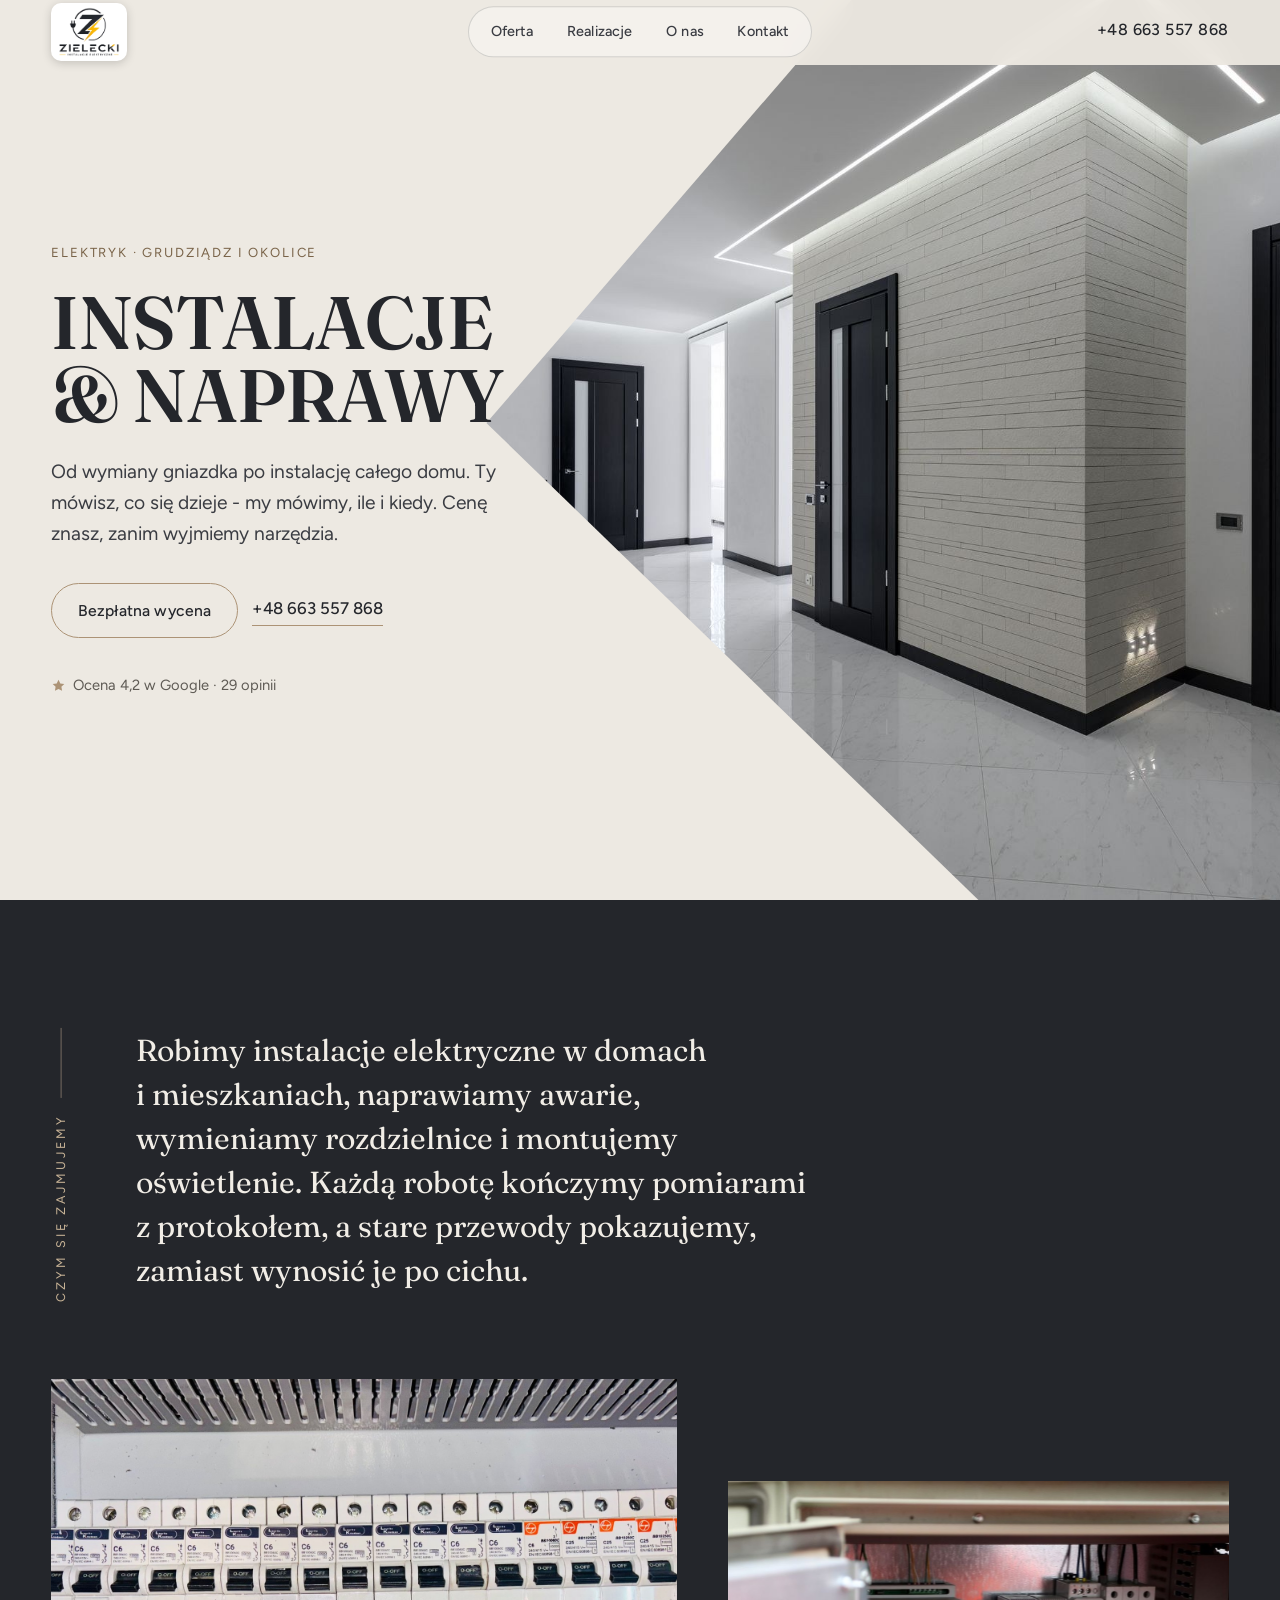
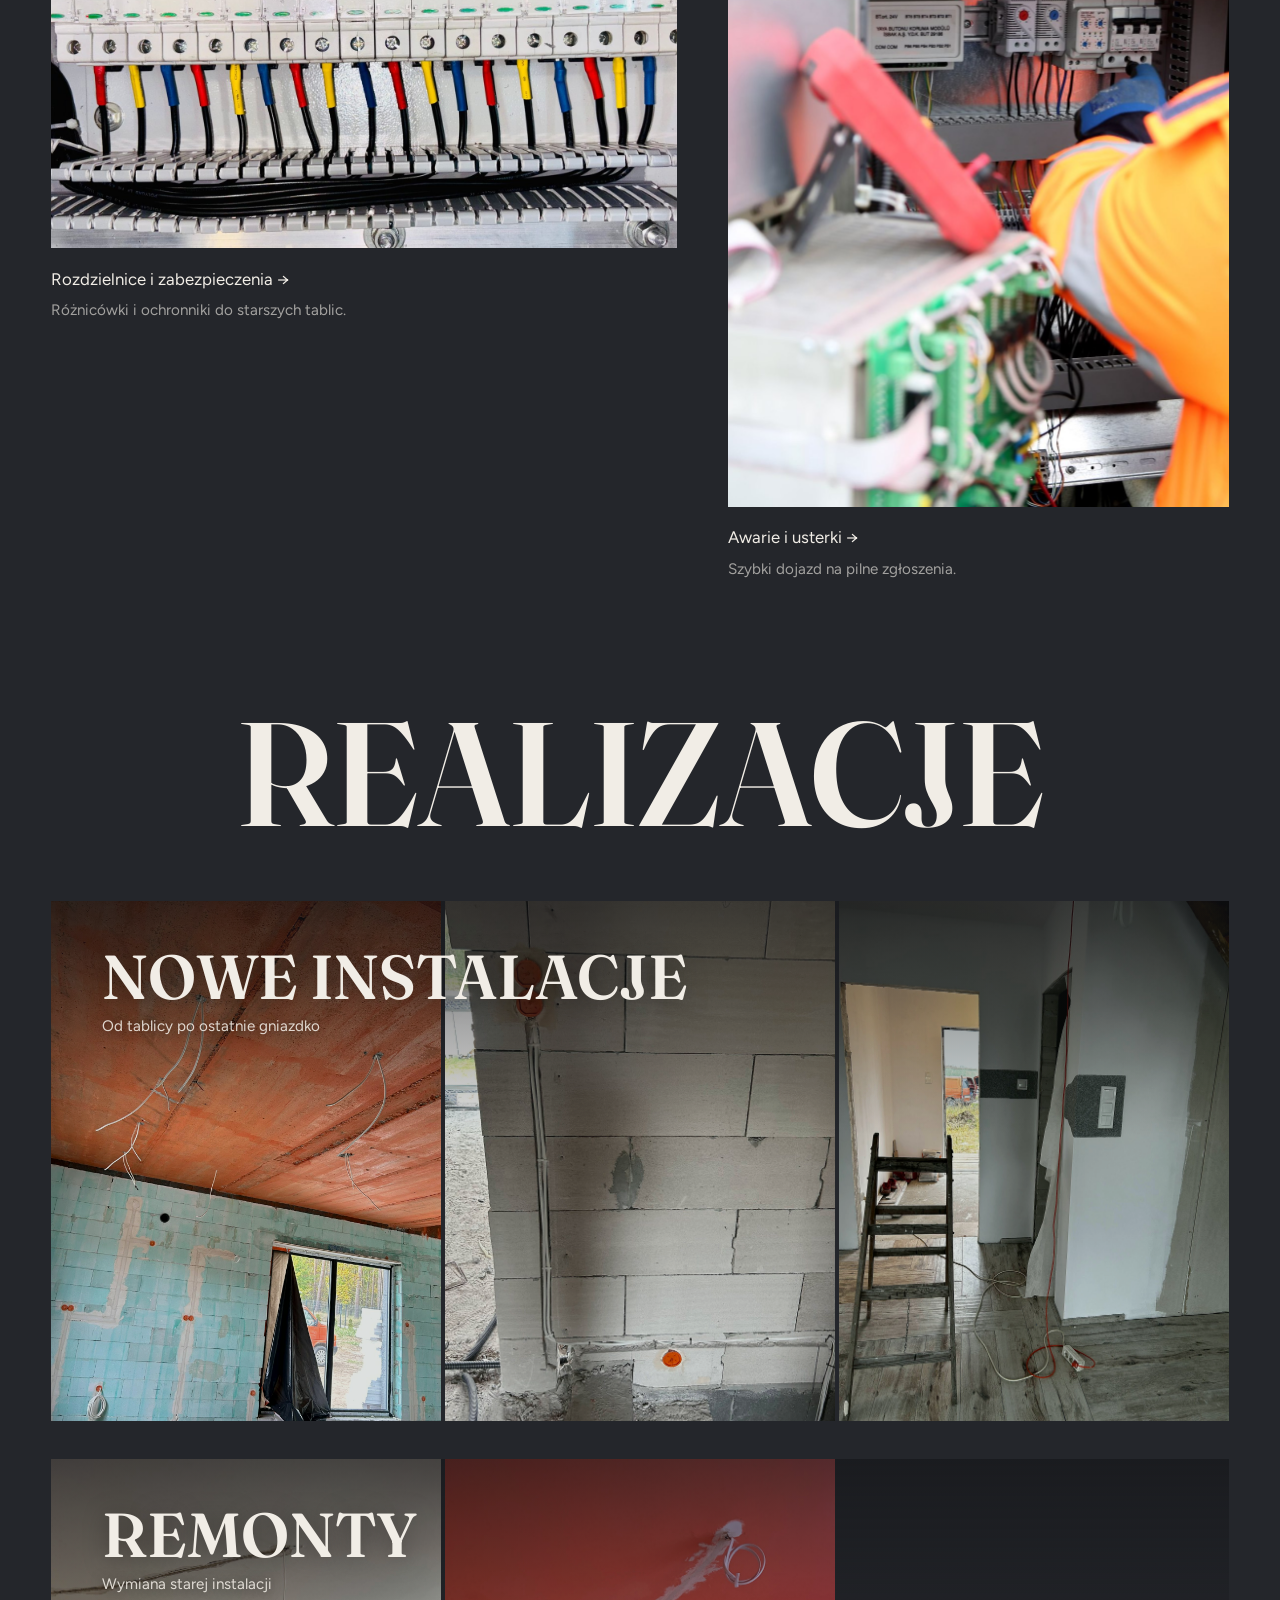
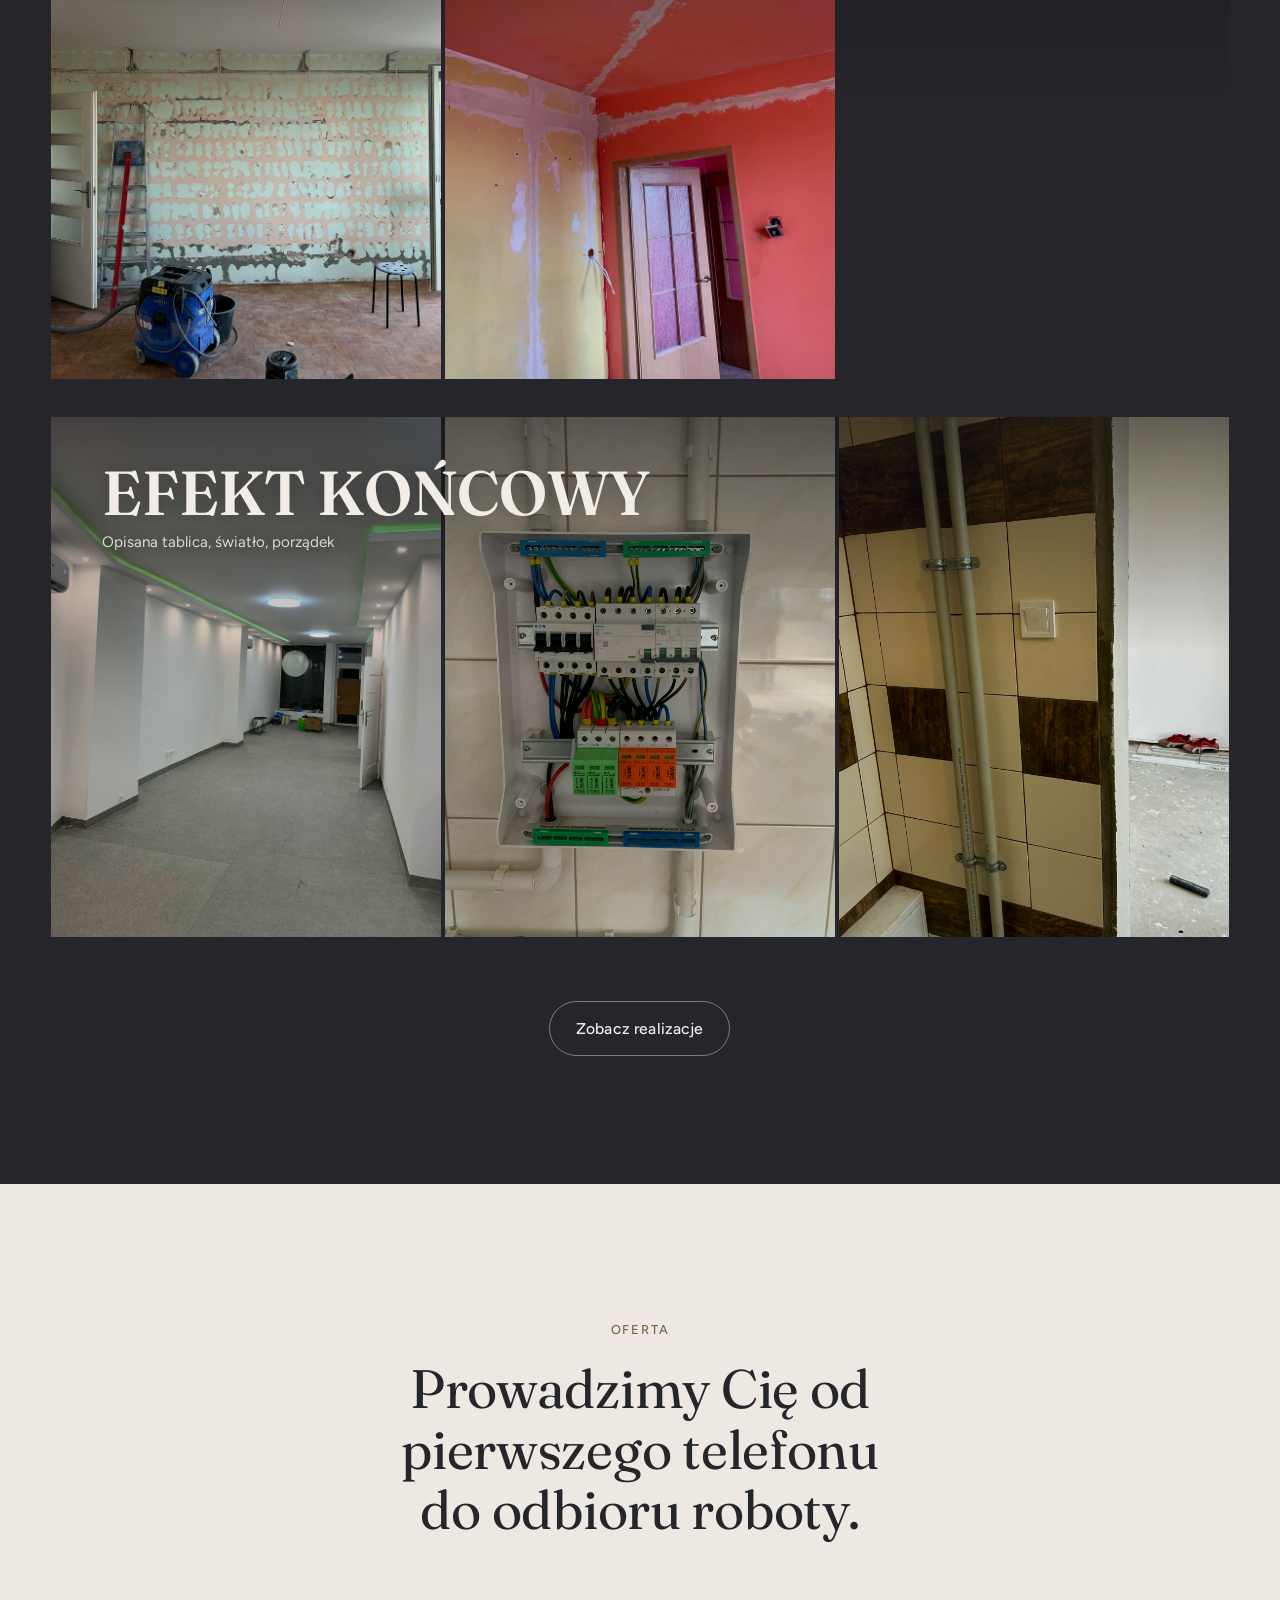
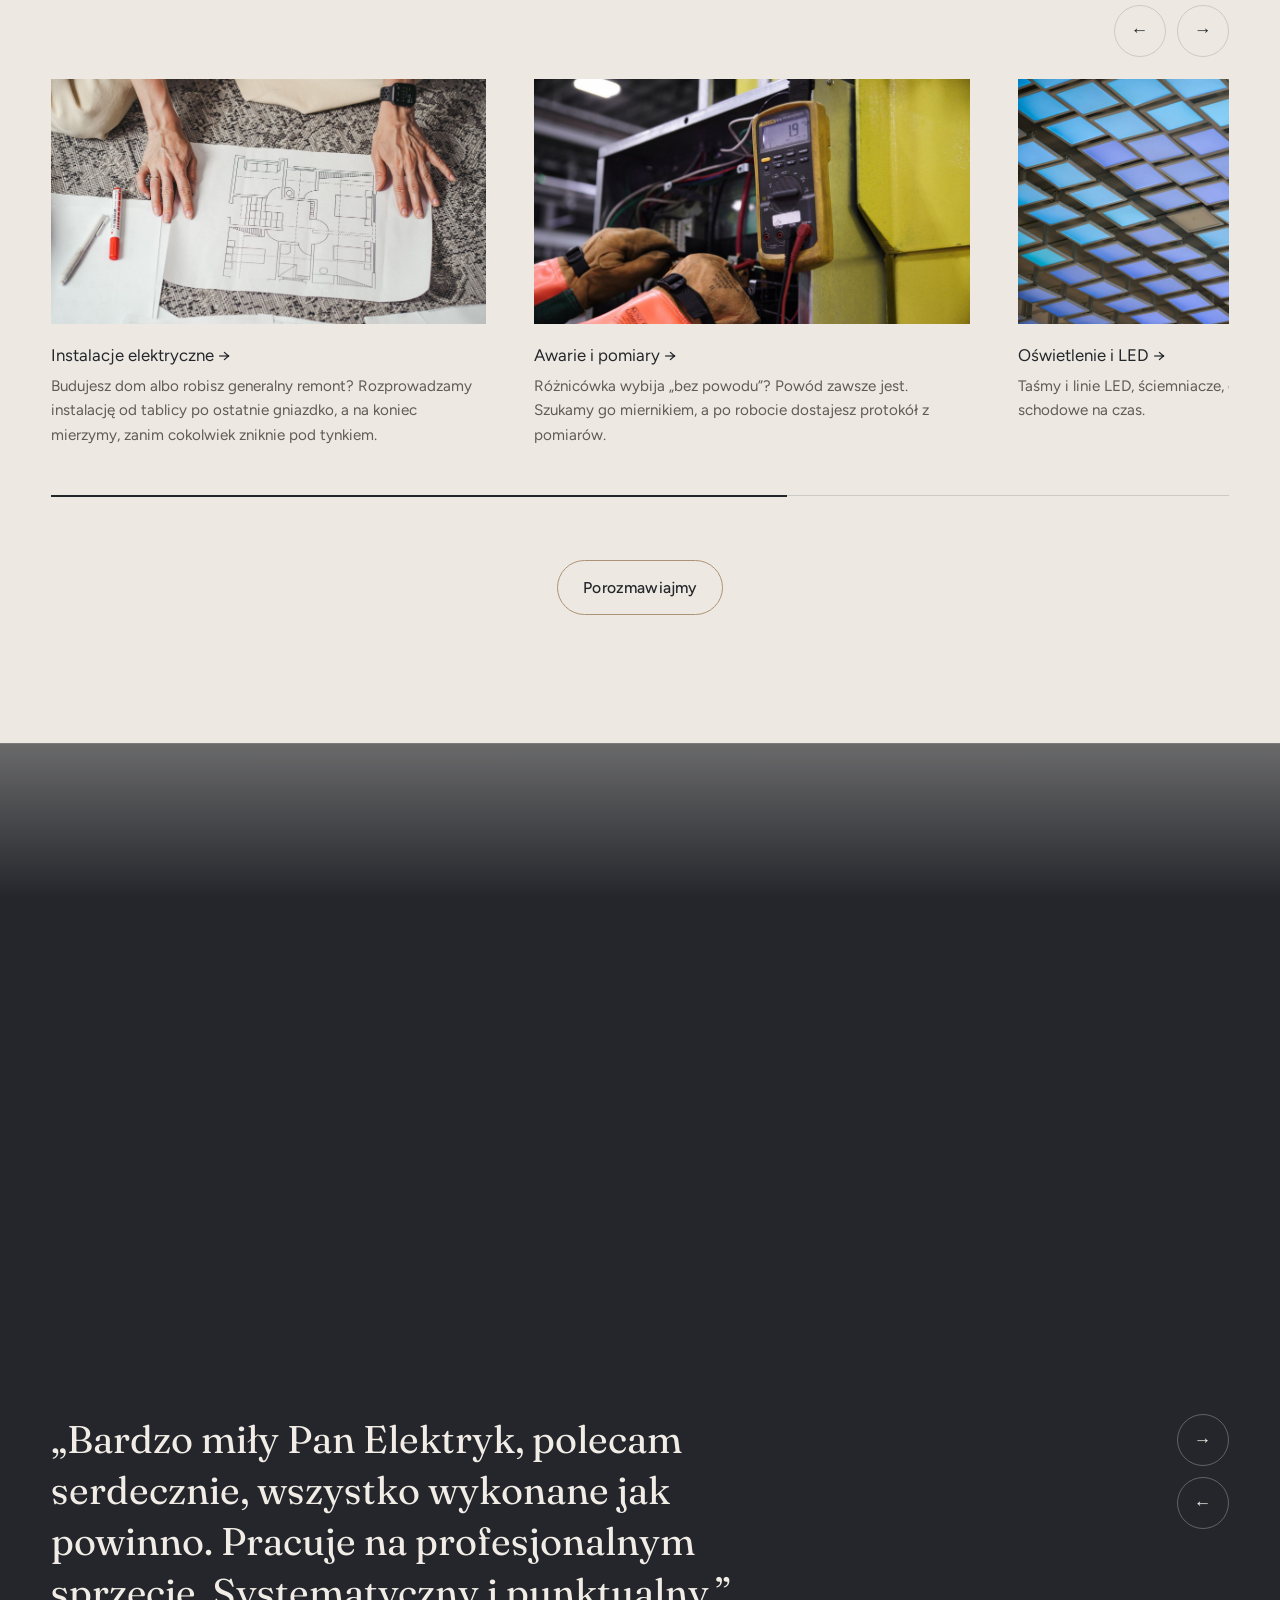
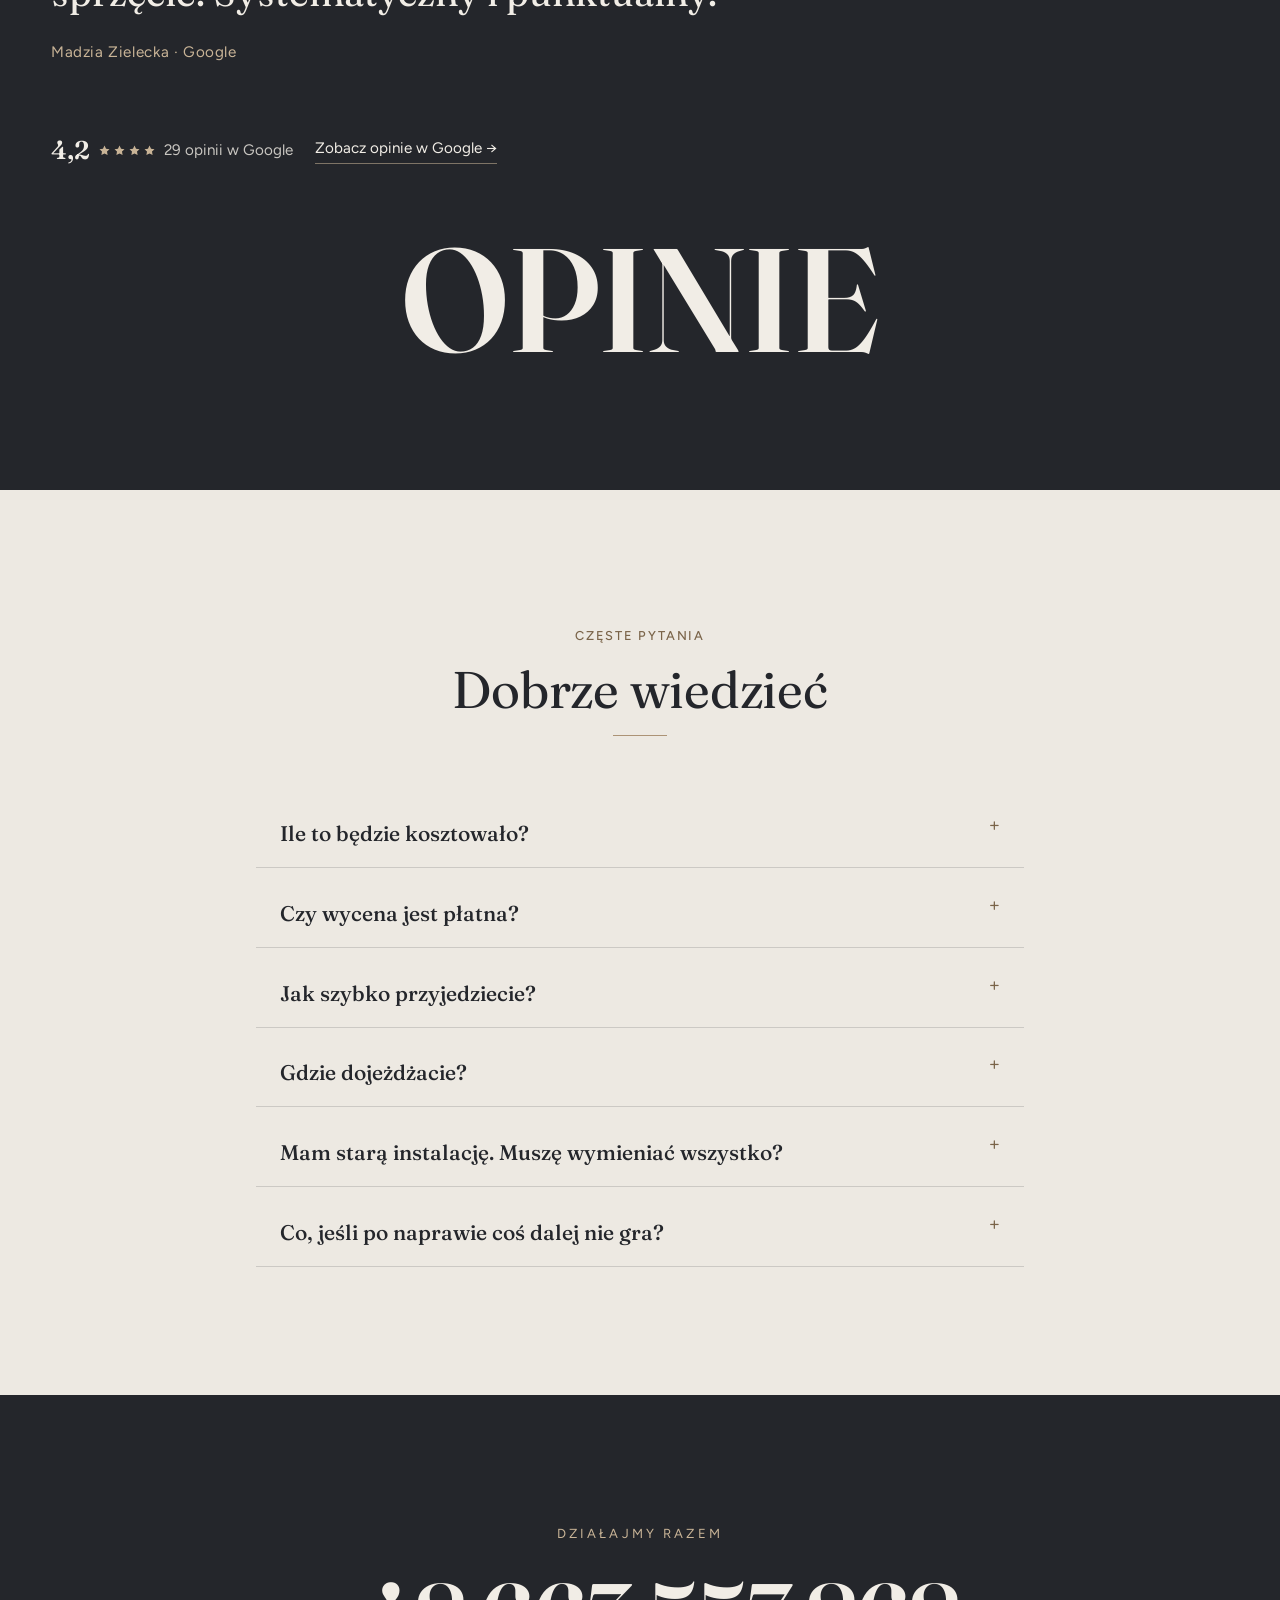
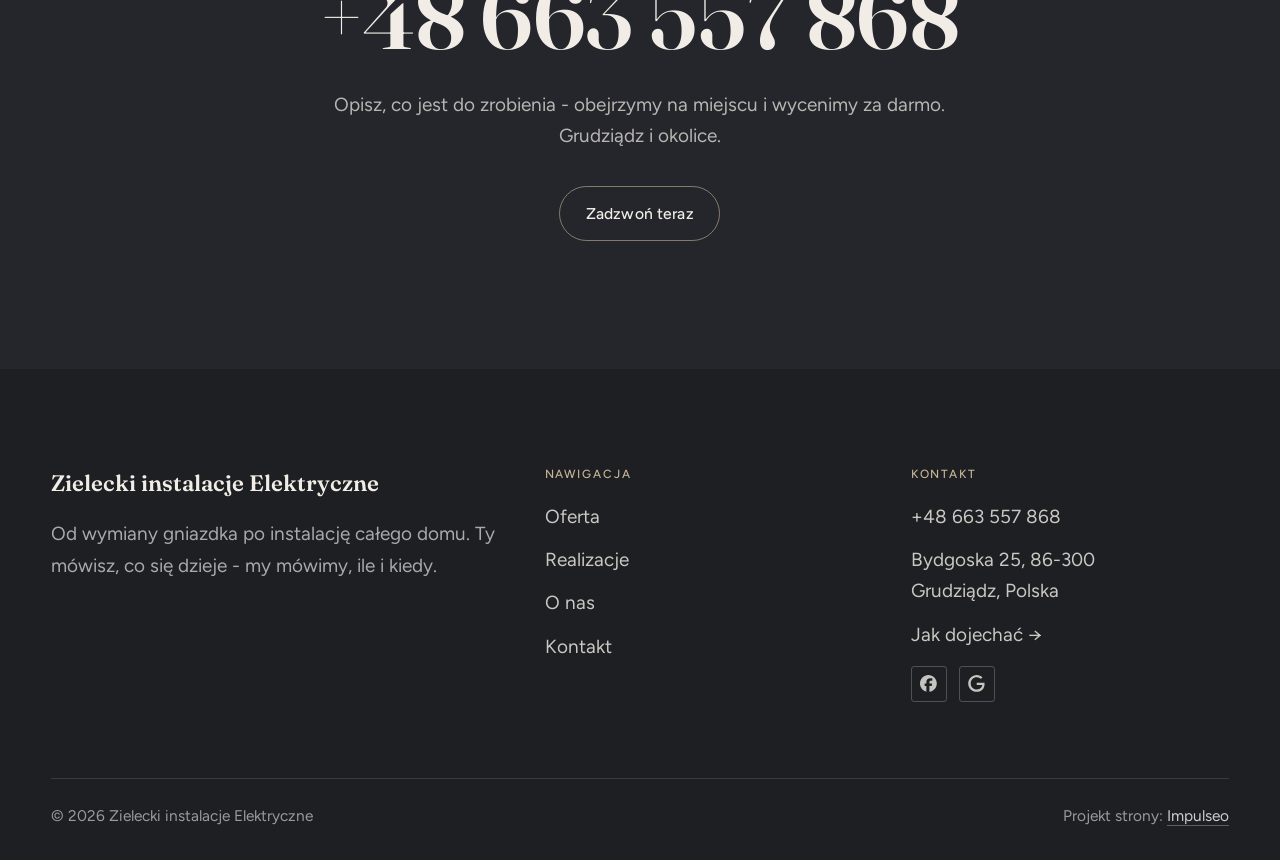
==== commit b1b485fd: "[claude-edit][cmt:a53e4143-27e6-4e16-81eb-b4a4288c298a] Przebudowa wyglądu na wzór klindworthroofing" ====
--- a/index.html
+++ b/index.html
@@ -20,8 +20,10 @@
 <script type="application/ld+json">{"@context": "https://schema.org", "@type": "Electrician", "name": "Zielecki instalacje Elektryczne", "url": "https://kris20032.github.io/zielecki-instalacje-elektryczne/", "telephone": "+48663557868", "image": "https://kris20032.github.io/zielecki-instalacje-elektryczne/img/og.jpg", "areaServed": "Grudziądz", "sameAs": ["https://maps.google.com/?cid=4950786226111756278&g_mp=Cidnb29nbGUubWFwcy5wbGFjZXMudjEuUGxhY2VzLlNlYXJjaFRleHQQAhgEIAA", "https://www.facebook.com/p/Zielecki-instalacje-elektryczne-100069673297757/"]}</script>
 <link rel="preconnect" href="https://fonts.googleapis.com">
 <link rel="preconnect" href="https://fonts.gstatic.com" crossorigin>
-<link href="https://fonts.googleapis.com/css2?family=Sora:wght@600;700;800&family=Manrope:wght@400;500;600&display=swap" rel="stylesheet">
+<link href="https://fonts.googleapis.com/css2?family=Fraunces:opsz,wght@9..144,400;9..144,500;9..144,600&family=Figtree:wght@400;500;600&display=swap" rel="stylesheet">
 <link rel="stylesheet" href="assets/styles.css?v=295d6cc1">
+<link rel="stylesheet" href="assets/klind.css?v=1">
+<meta name="theme-color" content="#ede9e2">
 </head>
 <body>
 
@@ -35,172 +37,142 @@
       <a href="kontakt.html">Kontakt</a>
       <a href="tel:+48663557868" class="btn btn-accent">Zadzwoń +48 663 557 868</a>
     </nav>
+    <a class="k-navtel" href="tel:+48663557868">+48 663 557 868</a>
     <button class="nav-toggle" aria-label="Menu"><span></span><span></span><span></span></button>
   </div>
 </header>
 
 <main>
-<section class="hero-fach">
-  <img class="hf-photo" src="img/hero.jpg" fetchpriority="high" data-rotate="img/g15.jpg|img/g14.jpg" alt="Zielecki instalacje Elektryczne" width="1770" height="1114">
-  <div class="hf-panel">
-    <div class="hf-inner">
-      <span class="hf-kicker">Usługi elektryczne</span>
-      <h1 class="hf-title">Awarie, instalacje, pomiary. Grudziądz i okolice. <em></em></h1>
-      <p class="hf-lead">Od wymiany gniazdka po instalację całego domu. Ty mówisz, co się dzieje - my mówimy, ile i kiedy.</p>
-      <a class="hf-phone" href="tel:+48663557868"><span class="hf-phone-lab">Zadzwoń teraz</span><span class="hf-phone-num"><svg class="ico-tel" width="16" height="16" viewBox="0 0 24 24" fill="none" aria-hidden="true"><path d="M6.6 10.8a15.5 15.5 0 0 0 6.6 6.6l2.2-2.2a1 1 0 0 1 1-.24 11.4 11.4 0 0 0 3.6.58 1 1 0 0 1 1 1V20a1 1 0 0 1-1 1A17 17 0 0 1 3 4a1 1 0 0 1 1-1h3.5a1 1 0 0 1 1 1c0 1.25.2 2.46.58 3.6a1 1 0 0 1-.25 1l-2.23 2.2Z" fill="currentColor"/></svg> +48 663 557 868</span></a>
-      <div class="hf-actions">
-        <a href="kontakt.html" class="btn btn-accent">Wyślij zdjęcie usterki <span class="arr">→</span></a>
-        <a href="tel:+48663557868" class="btn btn-ghost hf-ghost">Zadzwoń +48 663 557 868</a>
-      </div>
-      <div class="hf-trust"><svg class="ico-star" width="14" height="14" viewBox="0 0 24 24" style="vertical-align:-2px" aria-hidden="true"><path d="M12 2.8l2.85 5.8 6.4.93-4.63 4.5 1.1 6.37L12 17.4l-5.72 3 1.1-6.37-4.63-4.5 6.4-.93L12 2.8Z" fill="currentColor"/></svg> Ocena 4,2 w Google · 29 opinii</div>
-    </div>
-  </div>
-</section>
-<section class="fach-promise">
-  <div class="wrap">
-    <ul class="fp-row reveal"><li>Bezpłatna wycena</li><li>Dojazd: Grudziądz i okolice</li><li>Gwarancja na robociznę</li></ul>
-  </div>
-</section>
-<section class="opinie-mini" aria-label="Opinie klientów">
-  <div class="wrap">
-    <div class="om-row">
-      <div class="om-item reveal"><blockquote>„Bardzo miły Pan Elektryk polecam serdecznie wszystko wykonane jak powinno.”</blockquote><span class="om-autor">Madzia Zielecka</span></div>
-      <div class="om-item reveal"><blockquote>„Pełen profesjonalizm.”</blockquote><span class="om-autor">Niki Nikt</span></div>
-      <div class="om-item reveal"><blockquote>„Z całą świadomością polecam Mateusza jako profesjonalistę i gościa który zna się na swojej robocie.”</blockquote><span class="om-autor">Jerzy Waszak</span></div>
-    </div>
-  </div>
-</section>
-<section class="awaria">
-  <div class="wrap">
-      <div class="reveal">
-        <h3>Awaria? Jesteśmy pod telefonem.</h3>
-        <p>Szybki dojazd na pilne zgłoszenia.</p>
-      </div>
-      <a class="btn btn-accent" href="tel:+48663557868">Zadzwoń teraz: +48 663 557 868</a>
-  </div>
-</section>
-<section class="gateways-band">
-  <div class="wrap">
-    <div class="gateways">
-      <a href="oferta.html" class="gateway reveal"><img src="img/g9.jpg" alt="Awarie i usterki" loading="lazy" width="1880" height="992" decoding="async"><span class="g-ttl">Awarie i usterki</span></a>
-      <a href="oferta.html" class="gateway reveal"><img src="img/g10.jpg" alt="Instalacje elektryczne" loading="lazy" width="1880" height="1253" decoding="async"><span class="g-ttl">Instalacje elektryczne</span></a>
-      <a href="oferta.html" class="gateway reveal"><img src="img/g11.jpg" alt="Rozdzielnice i zabezpieczenia" loading="lazy" width="1880" height="1253" decoding="async"><span class="g-ttl">Rozdzielnice i zabezpieczenia</span></a>
-    </div>
-  </div>
-</section>
-<section class="proces proces-os fachowcy">
-  <div class="wrap proc-grid">
-    <div class="proc-side">
-      <div class="head reveal">
-        <span class="eyebrow">Jak pracujemy</span>
-        <h2>Wiesz, na czym stoisz - na każdym etapie</h2>
-        <p>Od pierwszego telefonu do odbioru roboty - krok po kroku.</p>
-      </div>
-      <div class="proc-count" aria-hidden="true"><span class="pc-cur">01</span><span class="pc-all">/ 04</span></div>
-      <div class="proc-bar" aria-hidden="true"><i></i></div>
-      <p class="proc-now" aria-hidden="true">Dzwonisz</p>
-    </div>
-    <ol class="proces-line">
-      <li class="reveal"><span class="pno">01</span><h3>Dzwonisz</h3><p>Przy awarii mówimy też, co wyłączyć od razu - zanim dojedziemy, ma być bezpiecznie.</p></li>
-      <li class="reveal"><span class="pno">02</span><h3>Znasz cenę</h3><p>Zanim wyjmiemy narzędzia, wiesz, ile zapłacisz. Wyjdzie coś nowego w ścianie - najpierw rozmawiamy, potem robimy.</p></li>
-      <li class="reveal"><span class="pno">03</span><h3>Robota</h3><p>Stare przewody i osprzęt pokazujemy, nie wynosimy po cichu - widzisz, co było do wymiany.</p></li>
-      <li class="reveal"><span class="pno">04</span><h3>Odbiór i gwarancja</h3><p>Na koniec mierzymy i pokazujemy wynik - dostajesz protokół, gwarancję i jasny rachunek.</p></li>
-    </ol>
-  </div>
-</section>
-<section>
-  <div class="wrap">
-    <div class="head reveal">
-      <span class="eyebrow">Realizacje</span>
-      <h2>Zdjęcia z realizacji</h2>
-      <p>Tak ta robota wygląda po skończeniu: opisana tablica, równe bruzdy, przewody pod sznurek.</p>
-    </div>
-    <div class="gallery">
-      <div class="tile t-two3 reveal"><img src="img/g1.jpg" alt="Zielecki instalacje Elektryczne" loading="lazy" width="1600" height="2133" decoding="async"></div>
-      <div class="tile t-third reveal"><img src="img/g2.jpg" alt="Zielecki instalacje Elektryczne" loading="lazy" width="1600" height="2133" decoding="async"></div>
-      <div class="tile t-third reveal"><img src="img/g3.jpg" alt="Zielecki instalacje Elektryczne" loading="lazy" width="1446" height="2004" decoding="async"></div>
-      <div class="tile t-third reveal"><img src="img/g4.jpg" alt="Zielecki instalacje Elektryczne" loading="lazy" width="1600" height="2844" decoding="async"></div>
-      <div class="tile t-third reveal"><img src="img/g5.jpg" alt="Zielecki instalacje Elektryczne" loading="lazy" width="1438" height="1996" decoding="async"></div>
-    </div>
-    <div style="margin-top:var(--space-7)" class="reveal"><a href="realizacje.html" class="btn btn-accent">Pełna galeria <span class="arr">→</span></a></div>
-  </div>
-</section>
-<section class="fach-uslugi">
-  <div class="wrap">
-    <div class="head reveal">
+<section class="k-hero">
+  <img class="k-hero-photo" src="img/hero.jpg" fetchpriority="high" alt="Jasny korytarz z liniowym oświetleniem LED w suficie" width="1880" height="1255">
+  <div class="wrap">
+    <div class="k-hero-copy reveal">
+      <span class="k-lic">Elektryk · Grudziądz i okolice</span>
+      <h1>Instalacje &amp; naprawy</h1>
+      <p>Od wymiany gniazdka po instalację całego domu. Ty mówisz, co się dzieje - my mówimy, ile i kiedy. Cenę znasz, zanim wyjmiemy narzędzia.</p>
+      <div class="k-hero-acts">
+        <a href="kontakt.html" class="k-pill">Bezpłatna wycena</a>
+        <a href="tel:+48663557868" class="k-hero-tel">+48 663 557 868</a>
+      </div>
+      <div class="k-hero-trust"><svg width="15" height="15" viewBox="0 0 24 24" aria-hidden="true"><path d="M12 2.8l2.85 5.8 6.4.93-4.63 4.5 1.1 6.37L12 17.4l-5.72 3 1.1-6.37-4.63-4.5 6.4-.93L12 2.8Z" fill="currentColor"/></svg> Ocena 4,2 w Google · 29 opinii</div>
+    </div>
+  </div>
+</section>
+
+<section class="k-dark k-sec">
+  <div class="wrap">
+    <div class="k-what reveal">
+      <span class="k-vlabel">Czym się zajmujemy</span>
+      <p class="k-what-txt">Robimy instalacje elektryczne w&nbsp;domach i&nbsp;mieszkaniach, naprawiamy awarie, wymieniamy rozdzielnice i&nbsp;montujemy oświetlenie. Każdą robotę kończymy pomiarami z&nbsp;protokołem, a&nbsp;stare przewody pokazujemy, zamiast wynosić je po cichu.</p>
+    </div>
+    <div class="k-cards">
+      <a class="k-card reveal" href="oferta.html">
+        <span class="k-card-img"><img src="img/g15.jpg" alt="Rozdzielnica z rzędem wyłączników nadprądowych" width="1880" height="1170" decoding="async"></span>
+        <span class="k-card-t">Rozdzielnice i zabezpieczenia <span class="arr">→</span></span>
+        <span class="k-card-s">Różnicówki i ochronniki do starszych tablic.</span>
+      </a>
+      <a class="k-card reveal" href="oferta.html">
+        <span class="k-card-img"><img src="img/g13.jpg" alt="Elektryk przy szafie sterowniczej" width="1880" height="1253" decoding="async"></span>
+        <span class="k-card-t">Awarie i usterki <span class="arr">→</span></span>
+        <span class="k-card-s">Szybki dojazd na pilne zgłoszenia.</span>
+      </a>
+    </div>
+  </div>
+</section>
+
+<section class="k-dark k-sec" style="padding-top:0">
+  <div class="wrap">
+    <h2 class="k-giant reveal">Realizacje</h2>
+    <div class="k-work">
+      <a class="k-proj reveal" href="realizacje.html">
+        <img src="img/g3.jpg" alt="Przewody rozprowadzone pod stropem w stanie surowym" loading="lazy" width="1446" height="2004" decoding="async">
+        <img src="img/g4.jpg" alt="Puszki i bruzdy w ścianie z bloczków" loading="lazy" width="1600" height="2844" decoding="async">
+        <img src="img/g2.jpg" alt="Instalacja w trakcie wykończenia domu" loading="lazy" width="1600" height="2133" decoding="async">
+        <h3 class="k-proj-name">Nowe instalacje</h3>
+        <span class="k-proj-sub">Od tablicy po ostatnie gniazdko</span>
+      </a>
+      <a class="k-proj reveal" href="realizacje.html">
+        <img src="img/g6.jpg" alt="Bruzdy pod nowe przewody w remontowanym pokoju" loading="lazy" width="1600" height="2133" decoding="async">
+        <img src="img/g7.jpg" alt="Nowe przewody w ścianie i suficie przed tynkowaniem" loading="lazy" width="1600" height="2133" decoding="async">
+        <img src="img/g8.jpg" alt="Wymiana instalacji w starym mieszkaniu" loading="lazy" width="1600" height="2133" decoding="async">
+        <h3 class="k-proj-name">Remonty</h3>
+        <span class="k-proj-sub">Wymiana starej instalacji</span>
+      </a>
+      <a class="k-proj reveal" href="realizacje.html">
+        <img src="img/g1.jpg" alt="Korytarz z oświetleniem LED po skończonej robocie" loading="lazy" width="1600" height="2133" decoding="async">
+        <img src="img/about.jpg" alt="Opisana rozdzielnica z różnicówką i ochronnikiem" loading="lazy" width="1538" height="2072" decoding="async">
+        <img src="img/g5.jpg" alt="Przewody w rurkach natynkowych w łazience" loading="lazy" width="1438" height="1996" decoding="async">
+        <h3 class="k-proj-name">Efekt końcowy</h3>
+        <span class="k-proj-sub">Opisana tablica, światło, porządek</span>
+      </a>
+    </div>
+    <div class="k-center reveal"><a href="realizacje.html" class="k-pill">Zobacz realizacje</a></div>
+  </div>
+</section>
+
+<section class="k-sec">
+  <div class="wrap">
+    <div class="k-svc-head reveal">
       <span class="eyebrow">Oferta</span>
-      <h2>Zakres robót</h2>
-      <p>Czym zajmujemy się na co dzień - z opisem i widełkami cenowymi.</p>
-    </div>
-    <ul class="fu-list">
-      <li class="fu-row reveal"><div class="fu-name">Awarie i usterki</div><div class="fu-desc">Różnicówka wybija „bez powodu”? Powód zawsze jest - wilgoć w puszce, przebity przewód, zużyty odbiornik.</div><a class="fu-cta" href="kontakt.html">Wycena <span class="arr">→</span></a></li>
-      <li class="fu-row reveal"><div class="fu-name">Instalacje elektryczne</div><div class="fu-desc">Budujesz dom albo robisz generalny remont? Rozprowadzamy instalację od tablicy po ostatnie gniazdko: obwody, bruzdy, puszki, a na koniec pomiary z protokołem, zanim cokolwiek zniknie pod tynkiem.</div><a class="fu-cta" href="kontakt.html">Wycena <span class="arr">→</span></a></li>
-      <li class="fu-row reveal"><div class="fu-name">Rozdzielnice i zabezpieczenia</div><div class="fu-desc">Dokładamy różnicówki i ochronniki przepięciowe do starszych tablic. Różnicówka odcina prąd, zanim zrobi krzywdę człowiekowi, ochronnik zbiera przepięcie po burzy, zanim dojdzie do sprzętu.</div><a class="fu-cta" href="kontakt.html">Wycena <span class="arr">→</span></a></li>
-      <li class="fu-row reveal"><div class="fu-name">Oświetlenie i LED</div><div class="fu-desc">Robimy też sterowanie światłem: ściemniacze, czujniki zmierzchu, oświetlenie schodowe na czas.</div><a class="fu-cta" href="kontakt.html">Wycena <span class="arr">→</span></a></li>
-      <li class="fu-row reveal"><div class="fu-name">Gniazdka, włączniki i osprzęt</div><div class="fu-desc">Grzejące się gniazdko albo włącznik, który łapie co drugi raz, to poluzowany zacisk - od tego zaczynają się nadpalone puszki.</div><a class="fu-cta" href="kontakt.html">Wycena <span class="arr">→</span></a></li>
-      <li class="fu-row reveal"><div class="fu-name">Pomiary i protokoły</div><div class="fu-desc">Kupujesz mieszkanie z rynku wtórnego? Sprawdzimy instalację, zanim podpiszesz - miernik mówi więcej niż zapewnienia sprzedającego.</div><a class="fu-cta" href="kontakt.html">Wycena <span class="arr">→</span></a></li>
-    </ul>
-    <div style="margin-top:var(--space-7)" class="reveal"><a href="oferta.html" class="btn btn-ghost">Pełna oferta <span class="arr">→</span></a></div>
-  </div>
-</section>
-<section class="stopklatka" aria-hidden="true">
-  <div class="stk-bg" style="background-image:url(img/g12.jpg)"></div>
-</section>
-<section class="opinie">
-  <div class="wrap">
-    <div class="head center reveal">
-      <span class="eyebrow">Opinie</span>
-      <h2>Co mówią klienci</h2>
-    </div>
-    <p class="op-meta reveal"><span class="g-badge"><svg class="gb-ico" viewBox="0 0 24 24" width="18" height="18" aria-hidden="true"><path fill="#4285F4" d="M22.56 12.25c0-.78-.07-1.53-.2-2.25H12v4.26h5.92c-.26 1.37-1.04 2.53-2.21 3.31v2.77h3.57c2.08-1.92 3.28-4.74 3.28-8.09z"/><path fill="#34A853" d="M12 23c2.97 0 5.46-.98 7.28-2.66l-3.57-2.77c-.98.66-2.23 1.06-3.71 1.06-2.86 0-5.29-1.93-6.16-4.53H2.18v2.84C3.99 20.53 7.7 23 12 23z"/><path fill="#FBBC05" d="M5.84 14.09c-.22-.66-.35-1.36-.35-2.09s.13-1.43.35-2.09V7.07H2.18C1.43 8.55 1 10.22 1 12s.43 3.45 1.18 4.93l2.85-2.22.81-.62z"/><path fill="#EA4335" d="M12 5.38c1.62 0 3.06.56 4.21 1.64l3.15-3.15C17.45 2.09 14.97 1 12 1 7.7 1 3.99 3.47 2.18 7.07l3.66 2.84c.87-2.6 3.3-4.53 6.16-4.53z"/></svg><b class="gb-ocena">4,2</b><svg class="gb-stars" viewBox="0 0 90 18" width="74" height="14.8" aria-hidden="true"><g fill="currentColor" opacity=".26"><path transform="translate(0,0)" d="M9 1.6l2.2 4.46 4.92.72-3.56 3.47.84 4.9L9 12.74l-4.4 2.31.84-4.9L1.88 6.68l4.92-.72L9 1.6Z"/><path transform="translate(18,0)" d="M9 1.6l2.2 4.46 4.92.72-3.56 3.47.84 4.9L9 12.74l-4.4 2.31.84-4.9L1.88 6.68l4.92-.72L9 1.6Z"/><path transform="translate(36,0)" d="M9 1.6l2.2 4.46 4.92.72-3.56 3.47.84 4.9L9 12.74l-4.4 2.31.84-4.9L1.88 6.68l4.92-.72L9 1.6Z"/><path transform="translate(54,0)" d="M9 1.6l2.2 4.46 4.92.72-3.56 3.47.84 4.9L9 12.74l-4.4 2.31.84-4.9L1.88 6.68l4.92-.72L9 1.6Z"/><path transform="translate(72,0)" d="M9 1.6l2.2 4.46 4.92.72-3.56 3.47.84 4.9L9 12.74l-4.4 2.31.84-4.9L1.88 6.68l4.92-.72L9 1.6Z"/></g><clipPath id="gs840"><rect x="0" y="0" width="75.6" height="18"/></clipPath><g fill="#FBBC04" clip-path="url(#gs840)"><path transform="translate(0,0)" d="M9 1.6l2.2 4.46 4.92.72-3.56 3.47.84 4.9L9 12.74l-4.4 2.31.84-4.9L1.88 6.68l4.92-.72L9 1.6Z"/><path transform="translate(18,0)" d="M9 1.6l2.2 4.46 4.92.72-3.56 3.47.84 4.9L9 12.74l-4.4 2.31.84-4.9L1.88 6.68l4.92-.72L9 1.6Z"/><path transform="translate(36,0)" d="M9 1.6l2.2 4.46 4.92.72-3.56 3.47.84 4.9L9 12.74l-4.4 2.31.84-4.9L1.88 6.68l4.92-.72L9 1.6Z"/><path transform="translate(54,0)" d="M9 1.6l2.2 4.46 4.92.72-3.56 3.47.84 4.9L9 12.74l-4.4 2.31.84-4.9L1.88 6.68l4.92-.72L9 1.6Z"/><path transform="translate(72,0)" d="M9 1.6l2.2 4.46 4.92.72-3.56 3.47.84 4.9L9 12.74l-4.4 2.31.84-4.9L1.88 6.68l4.92-.72L9 1.6Z"/></g></svg><span class="gb-txt">29 opinii w Google</span></span></p>
-    <p class="op-meta reveal"><a class="op-google" href="https://maps.google.com/?cid=4950786226111756278&amp;g_mp=Cidnb29nbGUubWFwcy5wbGFjZXMudjEuUGxhY2VzLlNlYXJjaFRleHQQAhgEIAA" target="_blank" rel="noopener"><svg class="op-g-ico" viewBox="0 0 24 24" width="17" height="17" aria-hidden="true"><path fill="#4285F4" d="M22.56 12.25c0-.78-.07-1.53-.2-2.25H12v4.26h5.92c-.26 1.37-1.04 2.53-2.21 3.31v2.77h3.57c2.08-1.92 3.28-4.74 3.28-8.09z"/><path fill="#34A853" d="M12 23c2.97 0 5.46-.98 7.28-2.66l-3.57-2.77c-.98.66-2.23 1.06-3.71 1.06-2.86 0-5.29-1.93-6.16-4.53H2.18v2.84C3.99 20.53 7.7 23 12 23z"/><path fill="#FBBC05" d="M5.84 14.09c-.22-.66-.35-1.36-.35-2.09s.13-1.43.35-2.09V7.07H2.18C1.43 8.55 1 10.22 1 12s.43 3.45 1.18 4.93l2.85-2.22.81-.62z"/><path fill="#EA4335" d="M12 5.38c1.62 0 3.06.56 4.21 1.64l3.15-3.15C17.45 2.09 14.97 1 12 1 7.7 1 3.99 3.47 2.18 7.07l3.66 2.84c.87-2.6 3.3-4.53 6.16-4.53z"/></svg><span>Zobacz opinie w Google</span><span class="arr">→</span></a></p>
-    <div class="opinie-grid">
-      <figure class="op-card reveal"><span class="op-star"><svg class="ico-star" width="14" height="14" viewBox="0 0 24 24" style="vertical-align:-2px" aria-hidden="true"><path d="M12 2.8l2.85 5.8 6.4.93-4.63 4.5 1.1 6.37L12 17.4l-5.72 3 1.1-6.37-4.63-4.5 6.4-.93L12 2.8Z" fill="currentColor"/></svg><svg class="ico-star" width="14" height="14" viewBox="0 0 24 24" style="vertical-align:-2px" aria-hidden="true"><path d="M12 2.8l2.85 5.8 6.4.93-4.63 4.5 1.1 6.37L12 17.4l-5.72 3 1.1-6.37-4.63-4.5 6.4-.93L12 2.8Z" fill="currentColor"/></svg><svg class="ico-star" width="14" height="14" viewBox="0 0 24 24" style="vertical-align:-2px" aria-hidden="true"><path d="M12 2.8l2.85 5.8 6.4.93-4.63 4.5 1.1 6.37L12 17.4l-5.72 3 1.1-6.37-4.63-4.5 6.4-.93L12 2.8Z" fill="currentColor"/></svg><svg class="ico-star" width="14" height="14" viewBox="0 0 24 24" style="vertical-align:-2px" aria-hidden="true"><path d="M12 2.8l2.85 5.8 6.4.93-4.63 4.5 1.1 6.37L12 17.4l-5.72 3 1.1-6.37-4.63-4.5 6.4-.93L12 2.8Z" fill="currentColor"/></svg><svg class="ico-star" width="14" height="14" viewBox="0 0 24 24" style="vertical-align:-2px" aria-hidden="true"><path d="M12 2.8l2.85 5.8 6.4.93-4.63 4.5 1.1 6.37L12 17.4l-5.72 3 1.1-6.37-4.63-4.5 6.4-.93L12 2.8Z" fill="currentColor"/></svg></span><blockquote>Bardzo miły Pan Elektryk polecam serdecznie wszystko wykonane jak powinno. Pracuje na profesjonalnym sprzęcie. Estetyka pracy pełen profesjonalizm. Systematyczny i punktualny.</blockquote><span class="op-autor">Madzia Zielecka</span></figure>
-      <figure class="op-card reveal"><span class="op-star"><svg class="ico-star" width="14" height="14" viewBox="0 0 24 24" style="vertical-align:-2px" aria-hidden="true"><path d="M12 2.8l2.85 5.8 6.4.93-4.63 4.5 1.1 6.37L12 17.4l-5.72 3 1.1-6.37-4.63-4.5 6.4-.93L12 2.8Z" fill="currentColor"/></svg><svg class="ico-star" width="14" height="14" viewBox="0 0 24 24" style="vertical-align:-2px" aria-hidden="true"><path d="M12 2.8l2.85 5.8 6.4.93-4.63 4.5 1.1 6.37L12 17.4l-5.72 3 1.1-6.37-4.63-4.5 6.4-.93L12 2.8Z" fill="currentColor"/></svg><svg class="ico-star" width="14" height="14" viewBox="0 0 24 24" style="vertical-align:-2px" aria-hidden="true"><path d="M12 2.8l2.85 5.8 6.4.93-4.63 4.5 1.1 6.37L12 17.4l-5.72 3 1.1-6.37-4.63-4.5 6.4-.93L12 2.8Z" fill="currentColor"/></svg><svg class="ico-star" width="14" height="14" viewBox="0 0 24 24" style="vertical-align:-2px" aria-hidden="true"><path d="M12 2.8l2.85 5.8 6.4.93-4.63 4.5 1.1 6.37L12 17.4l-5.72 3 1.1-6.37-4.63-4.5 6.4-.93L12 2.8Z" fill="currentColor"/></svg><svg class="ico-star" width="14" height="14" viewBox="0 0 24 24" style="vertical-align:-2px" aria-hidden="true"><path d="M12 2.8l2.85 5.8 6.4.93-4.63 4.5 1.1 6.37L12 17.4l-5.72 3 1.1-6.37-4.63-4.5 6.4-.93L12 2.8Z" fill="currentColor"/></svg></span><blockquote>Pełen profesjonalizm. Pan Mateusz pomógł mi w trudnej dla mnie sytuacji. Wszystko wytłumaczył i dokonał niezbędnych napraw. Szybko, sprawnie i rzetelnie. Polecam!</blockquote><span class="op-autor">Niki Nikt</span></figure>
-      <figure class="op-card reveal"><span class="op-star"><svg class="ico-star" width="14" height="14" viewBox="0 0 24 24" style="vertical-align:-2px" aria-hidden="true"><path d="M12 2.8l2.85 5.8 6.4.93-4.63 4.5 1.1 6.37L12 17.4l-5.72 3 1.1-6.37-4.63-4.5 6.4-.93L12 2.8Z" fill="currentColor"/></svg><svg class="ico-star" width="14" height="14" viewBox="0 0 24 24" style="vertical-align:-2px" aria-hidden="true"><path d="M12 2.8l2.85 5.8 6.4.93-4.63 4.5 1.1 6.37L12 17.4l-5.72 3 1.1-6.37-4.63-4.5 6.4-.93L12 2.8Z" fill="currentColor"/></svg><svg class="ico-star" width="14" height="14" viewBox="0 0 24 24" style="vertical-align:-2px" aria-hidden="true"><path d="M12 2.8l2.85 5.8 6.4.93-4.63 4.5 1.1 6.37L12 17.4l-5.72 3 1.1-6.37-4.63-4.5 6.4-.93L12 2.8Z" fill="currentColor"/></svg><svg class="ico-star" width="14" height="14" viewBox="0 0 24 24" style="vertical-align:-2px" aria-hidden="true"><path d="M12 2.8l2.85 5.8 6.4.93-4.63 4.5 1.1 6.37L12 17.4l-5.72 3 1.1-6.37-4.63-4.5 6.4-.93L12 2.8Z" fill="currentColor"/></svg><svg class="ico-star" width="14" height="14" viewBox="0 0 24 24" style="vertical-align:-2px" aria-hidden="true"><path d="M12 2.8l2.85 5.8 6.4.93-4.63 4.5 1.1 6.37L12 17.4l-5.72 3 1.1-6.37-4.63-4.5 6.4-.93L12 2.8Z" fill="currentColor"/></svg></span><blockquote>Z całą świadomością polecam Mateusza jako profesjonalistę i gościa który zna się na swojej robocie.</blockquote><span class="op-autor">Jerzy Waszak</span></figure>
-    </div>
-  </div>
-</section>
-<section class="obszar">
-  <div class="wrap">
-    <div class="head center reveal">
-      <span class="eyebrow">Obszar działania</span>
-      <h2>Dojeżdżamy do Ciebie</h2>
-    </div>
-    <p class="obszar-txt reveal" style="text-align:center;max-width:60ch;margin:0 auto 1.4rem">Nie wiesz, czy dojedziemy do Ciebie? Zadzwoń i podaj adres. Jak nie dojeżdżamy, powiemy od razu i nie zajmiemy Ci dnia.</p>
-    <ul class="obszar-list reveal"><li class="is-home">Grudziądz</li><li>+ okolice</li></ul>
-    <div class="obszar-mapa reveal" style="margin-top:var(--space-7)">
-      <iframe title="Obszar działania - Grudziądz i okolice" src="https://maps.google.com/maps?q=53.4748851%2C18.7412002&amp;z=11&amp;output=embed" loading="lazy" referrerpolicy="no-referrer-when-downgrade" style="width:100%;height:clamp(280px,38vh,420px);border:0;display:block;border-radius:var(--r-md)"></iframe>
-    </div>
-  </div>
-</section>
-<section class="faq-klinika">
+      <h2>Prowadzimy Cię od pierwszego telefonu do odbioru roboty.</h2>
+    </div>
+    <div class="k-car" data-k-car>
+      <div class="k-car-nav"><button class="k-arrow" type="button" data-k-prev aria-label="Poprzednie">←</button><button class="k-arrow" type="button" data-k-next aria-label="Następne">→</button></div>
+      <div class="k-track">
+        <a class="k-slide" href="oferta.html"><span class="k-card-img"><img src="img/g10.jpg" alt="Planowanie instalacji na rzucie domu" loading="lazy" width="1880" height="1253" decoding="async"></span><span class="k-card-t">Instalacje elektryczne <span class="arr">→</span></span><span class="k-card-s">Budujesz dom albo robisz generalny remont? Rozprowadzamy instalację od tablicy po ostatnie gniazdko, a na koniec mierzymy, zanim cokolwiek zniknie pod tynkiem.</span></a>
+        <a class="k-slide" href="oferta.html"><span class="k-card-img"><img src="img/g9.jpg" alt="Pomiar miernikiem w szafie elektrycznej" loading="lazy" width="1880" height="992" decoding="async"></span><span class="k-card-t">Awarie i pomiary <span class="arr">→</span></span><span class="k-card-s">Różnicówka wybija „bez powodu”? Powód zawsze jest. Szukamy go miernikiem, a po robocie dostajesz protokół z pomiarów.</span></a>
+        <a class="k-slide" href="oferta.html"><span class="k-card-img"><img src="img/g12.jpg" alt="Sufit z oświetleniem LED" loading="lazy" width="1880" height="1254" decoding="async"></span><span class="k-card-t">Oświetlenie i LED <span class="arr">→</span></span><span class="k-card-s">Taśmy i linie LED, ściemniacze, czujniki zmierzchu, oświetlenie schodowe na czas.</span></a>
+        <a class="k-slide" href="oferta.html"><span class="k-card-img"><img src="img/g11.jpg" alt="Wnętrze rozdzielnicy z listwą zaciskową" loading="lazy" width="1880" height="1253" decoding="async"></span><span class="k-card-t">Gniazdka i osprzęt <span class="arr">→</span></span><span class="k-card-s">Grzejące się gniazdko albo włącznik, który łapie co drugi raz, to poluzowany zacisk. Od tego zaczynają się nadpalone puszki.</span></a>
+      </div>
+      <div class="k-prog" aria-hidden="true"><i></i></div>
+    </div>
+    <div class="k-center reveal"><a href="kontakt.html" class="k-pill">Porozmawiajmy</a></div>
+  </div>
+</section>
+
+<section class="stopklatka k-stk" aria-hidden="true"><div class="stk-bg" style="background-image:url(img/g14.jpg)"></div></section>
+
+<section class="k-dark k-sec" style="padding-top:clamp(2rem,4vw,4rem)">
+  <div class="wrap">
+    <div class="k-rev reveal" data-k-rev>
+      <div class="k-quotes">
+        <figure class="k-quote on"><blockquote>„Bardzo miły Pan Elektryk, polecam serdecznie, wszystko wykonane jak powinno. Pracuje na profesjonalnym sprzęcie. Systematyczny i punktualny.”</blockquote><figcaption>Madzia Zielecka · Google</figcaption></figure>
+        <figure class="k-quote"><blockquote>„Pełen profesjonalizm. Wszystko wytłumaczył i dokonał niezbędnych napraw. Szybko, sprawnie i rzetelnie. Polecam!”</blockquote><figcaption>Niki Nikt · Google</figcaption></figure>
+        <figure class="k-quote"><blockquote>„Z całą świadomością polecam Mateusza jako profesjonalistę i gościa, który zna się na swojej robocie.”</blockquote><figcaption>Jerzy Waszak · Google</figcaption></figure>
+      </div>
+      <div class="k-rev-nav"><button class="k-arrow" type="button" data-k-rnext aria-label="Następna opinia">→</button><button class="k-arrow" type="button" data-k-rprev aria-label="Poprzednia opinia">←</button></div>
+    </div>
+    <div class="k-rev-meta reveal">
+      <span class="k-rev-score"><b>4,2</b><span class="st"><svg width="13" height="13" viewBox="0 0 24 24" aria-hidden="true"><path d="M12 2.8l2.85 5.8 6.4.93-4.63 4.5 1.1 6.37L12 17.4l-5.72 3 1.1-6.37-4.63-4.5 6.4-.93L12 2.8Z" fill="currentColor"/></svg><svg width="13" height="13" viewBox="0 0 24 24" aria-hidden="true"><path d="M12 2.8l2.85 5.8 6.4.93-4.63 4.5 1.1 6.37L12 17.4l-5.72 3 1.1-6.37-4.63-4.5 6.4-.93L12 2.8Z" fill="currentColor"/></svg><svg width="13" height="13" viewBox="0 0 24 24" aria-hidden="true"><path d="M12 2.8l2.85 5.8 6.4.93-4.63 4.5 1.1 6.37L12 17.4l-5.72 3 1.1-6.37-4.63-4.5 6.4-.93L12 2.8Z" fill="currentColor"/></svg><svg width="13" height="13" viewBox="0 0 24 24" aria-hidden="true"><path d="M12 2.8l2.85 5.8 6.4.93-4.63 4.5 1.1 6.37L12 17.4l-5.72 3 1.1-6.37-4.63-4.5 6.4-.93L12 2.8Z" fill="currentColor"/></svg></span> 29 opinii w Google</span>
+      <a href="https://maps.google.com/?cid=4950786226111756278" target="_blank" rel="noopener">Zobacz opinie w Google →</a>
+    </div>
+    <h2 class="k-giant k-giant-end reveal">Opinie</h2>
+  </div>
+</section>
+
+<section class="faq-klinika k-faq k-sec">
   <div class="wrap">
     <div class="head center reveal">
       <span class="eyebrow">Częste pytania</span>
       <h2>Dobrze wiedzieć</h2>
     </div>
     <div class="faq-list">
-      <details class="faq-item reveal"><summary>Ile to będzie kosztowało?</summary><p>Zależy, co się dzieje - dlatego wypytujemy przez telefon i od razu podajemy widełki. Ostateczną cenę ustalamy przy oględzinach, zanim zaczniemy.</p></details>
-      <details class="faq-item reveal"><summary>Czy wycena jest płatna?</summary><p>Za obejrzenie i wycenę nie bierzemy pieniędzy. Płacisz za robotę, nie za rozmowę o niej.</p></details>
-      <details class="faq-item reveal"><summary>Jak szybko przyjedziecie?</summary><p>Brak prądu w całym domu to pilny wyjazd - przestawiamy grafik. Dołożenie gniazdka spokojnie poczeka na umówiony termin.</p></details>
-      <details class="faq-item reveal"><summary>Czy dostanę fakturę?</summary><p>Tak - VAT albo paragon, jak wolisz. Z firmami i wspólnotami rozliczamy się przelewem.</p></details>
-      <details class="faq-item reveal"><summary>Mam starą instalację. Muszę wymieniać wszystko?</summary><p>Niekoniecznie. Najpierw pomiary - one pokazują, co naprawdę jest groźne, a co jeszcze posłuży. Czasem wystarczy nowa tablica i osobny obwód do kuchni, a reszta może poczekać do remontu.</p></details>
-      <details class="faq-item reveal"><summary>Co, jeśli po naprawie coś dalej nie gra?</summary><p>Wracamy i mierzymy jeszcze raz. Nasza wina - poprawiamy za darmo; wyszło coś nowego - mówimy wprost, co i za ile.</p></details>
-    </div>
-  </div>
-</section>
-<section class="cta">
-  <div class="wrap">
-    <div class="reveal">
-      <span class="eyebrow">Współpraca</span>
-      <h2>Potrzebujesz fachowca? Wycenimy za darmo.</h2>
-      <p>Napisz, co jest do zrobienia - obejrzymy na miejscu i wycenimy. Bez zobowiązań.</p>
-    </div>
-    <div class="cta-actions reveal">
-      <a href="kontakt.html" class="btn btn-light">Wyślij zdjęcie usterki <span class="arr">→</span></a>
-      <a href="tel:+48663557868" class="btn btn-ghost btn-ghost-cta">+48 663 557 868</a>
-    </div>
+      <details class="faq-item reveal"><summary>Ile to będzie kosztowało?</summary><p>Zależy, co się dzieje - dlatego wypytujemy przez telefon i od razu podajemy widełki. Ostateczną cenę ustalamy przy oględzinach, zanim zaczniemy.</p></details>
+      <details class="faq-item reveal"><summary>Czy wycena jest płatna?</summary><p>Za obejrzenie i wycenę nie bierzemy pieniędzy. Płacisz za robotę, nie za rozmowę o niej.</p></details>
+      <details class="faq-item reveal"><summary>Jak szybko przyjedziecie?</summary><p>Brak prądu w całym domu to pilny wyjazd - przestawiamy grafik. Dołożenie gniazdka spokojnie poczeka na umówiony termin.</p></details>
+      <details class="faq-item reveal"><summary>Gdzie dojeżdżacie?</summary><p>Grudziądz i okolice. Nie wiesz, czy dojedziemy? Zadzwoń i podaj adres - jak nie dojeżdżamy, powiemy od razu.</p></details>
+      <details class="faq-item reveal"><summary>Mam starą instalację. Muszę wymieniać wszystko?</summary><p>Niekoniecznie. Najpierw pomiary - one pokazują, co naprawdę jest groźne, a co jeszcze posłuży. Czasem wystarczy nowa tablica i osobny obwód do kuchni.</p></details>
+      <details class="faq-item reveal"><summary>Co, jeśli po naprawie coś dalej nie gra?</summary><p>Wracamy i mierzymy jeszcze raz. Nasza wina - poprawiamy za darmo; wyszło coś nowego - mówimy wprost, co i za ile.</p></details>
+    </div>
+  </div>
+</section>
+
+<section class="k-dark k-sec k-together">
+  <div class="wrap reveal">
+    <span class="k-small">Działajmy razem</span>
+    <a class="k-bigtel" href="tel:+48663557868">+48 663 557 868</a>
+    <p>Opisz, co jest do zrobienia - obejrzymy na miejscu i wycenimy za darmo. Grudziądz i okolice.</p>
+    <a href="tel:+48663557868" class="k-pill">Zadzwoń teraz</a>
   </div>
 </section>
 </main>
@@ -240,5 +212,6 @@
 <div class="demo-wazne" data-do="2026-10-12" data-cykl="3" hidden><svg class="dw-ico" width="13" height="13" viewBox="0 0 24 24" fill="none" aria-hidden="true"><circle cx="12" cy="12" r="8.6" stroke="currentColor" stroke-width="1.8"/><path d="M12 7.2V12l3.3 2" stroke="currentColor" stroke-width="1.8" stroke-linecap="round"/></svg><span class="dw-txt"></span></div>
 
 <script src="assets/main.js"></script>
+<script src="assets/klind.js"></script>
 </body>
 </html>
--- a/assets/klind.css
+++ b/assets/klind.css
@@ -0,0 +1,237 @@
+/* ============================================================
+   SKÓRKA „BEŻ + GRAFIT" (08.10.2026, prośba Szymona: układ jak klindworthroofing.com)
+   Beżowe tło, grafitowe sekcje, ciepły złoto-beżowy akcent, szeryfowe kapitaliki
+   w nagłówkach, przyciski-pigułki z cienką ramką. Ładowane PO styles.css - wygrywa.
+   Projekt strony: Impulseo (impulseo.pl)
+   ============================================================ */
+:root{
+  --paper:#ede9e2; --paper-2:#e4dfd6; --paper-3:#ddd7cc;
+  --ink:#24262b; --ink-soft:#3a3c42; --muted:#5f5b55;
+  --line:rgba(36,38,43,.16);
+  --accent:#ac9376; --accent-d:#7a6449; --accent-soft:rgba(172,147,118,.14);
+  --accent-text:#7a6449;
+  --dark:#24262b;
+  --k-dark:#24262b; --k-dark-2:#2c2e34; --k-beige:#ede9e2; --k-cream:#f1ede6; --k-gold:#ac9376; --k-gold-l:#c9b497;
+  --font-display:'Fraunces',Georgia,serif;
+  --font-body:'Figtree',system-ui,sans-serif;
+}
+body{background:var(--k-beige);color:var(--ink);font-family:var(--font-body);font-weight:400}
+h1,h2,h3{font-family:var(--font-display);font-weight:600;letter-spacing:-.005em;color:var(--ink)}
+.eyebrow{color:var(--accent-d);font-family:var(--font-body);font-weight:500;letter-spacing:.14em;text-transform:uppercase;font-size:.8rem}
+.eyebrow::before{display:none}
+
+/* ---------- PRZYCISKI = pigułki z cienką ramką ---------- */
+.btn,.k-pill{display:inline-flex;align-items:center;gap:.55rem;border-radius:999px;padding:.85rem 1.6rem;
+  font-family:var(--font-body);font-weight:500;font-size:.98rem;letter-spacing:.01em;text-transform:none;
+  background:transparent;border:1px solid currentColor;box-shadow:none;transition:background .5s var(--img-ease),color .5s var(--img-ease),border-color .5s var(--img-ease)}
+.btn-accent,.btn-accent[data-accent-d]{background:transparent;color:var(--ink);border-color:var(--accent)}
+.btn-accent:hover{background:var(--ink);color:var(--k-beige);border-color:var(--ink)}
+.btn-ghost{color:var(--ink);border-color:var(--line)}
+.btn-ghost:hover{background:var(--ink);color:var(--k-beige);border-color:var(--ink)}
+.k-pill{color:var(--ink);border-color:var(--accent)}
+.k-pill:hover{background:var(--ink);color:var(--k-beige);border-color:var(--ink)}
+.k-dark .k-pill,.k-dark .btn,.cta .btn{color:var(--k-cream);border-color:rgba(201,180,151,.6)}
+.k-dark .k-pill:hover,.k-dark .btn:hover,.cta .btn:hover{background:var(--k-cream);color:var(--k-dark);border-color:var(--k-cream)}
+.btn::after{display:none}
+
+/* ---------- NAWIGACJA: logo | linki w pigułce | telefon ---------- */
+.nav,.nav.nav-solid,.nav.is-stuck{background:color-mix(in srgb,var(--k-beige) 94%,transparent);backdrop-filter:blur(10px);border-bottom:1px solid transparent;box-shadow:none}
+.nav.nav-solid{border-bottom-color:var(--line)}
+.nav::after{display:none}
+.nav-inner{position:relative;height:84px}
+.nav.is-stuck .nav-inner{height:70px}
+.brand-logo{height:58px}
+.nav.is-stuck .brand-logo{height:48px}
+@media(min-width:681px){
+  .nav .nav-links{position:absolute;left:50%;top:50%;translate:-50% -50%;gap:0;padding:.3rem !important;
+    border:1px solid var(--line);border-radius:999px;background:rgba(255,255,255,.35)}
+  .nav .nav-links a:not(.btn-accent){color:var(--ink-soft) !important;font-family:var(--font-body);font-size:.9rem;font-weight:500;
+    text-transform:none;letter-spacing:.01em;padding:.5rem 1.05rem;border-radius:999px}
+  .nav .nav-links a:not(.btn-accent)::after{display:none}
+  .nav .nav-links a:not(.btn-accent):hover,.nav .nav-links a.active:not(.btn-accent){background:var(--ink);color:var(--k-beige) !important}
+  .nav .nav-links a.btn-accent{display:none !important}
+}
+.k-navtel{margin-left:auto;font-family:var(--font-body);font-size:1rem;font-weight:500;letter-spacing:.03em;color:var(--ink);white-space:nowrap;
+  border-bottom:1px solid transparent;padding-bottom:2px;transition:border-color .4s ease,color .4s ease}
+.k-navtel:hover{border-bottom-color:var(--accent);color:var(--ink)}
+@media(max-width:680px){.k-navtel{display:none}}
+@media(min-width:681px) and (max-width:1100px){
+  .nav .nav-links a:not(.btn-accent){padding:.45rem .7rem;font-size:.85rem}
+  .k-navtel{font-size:.92rem}
+}
+.nav .nav-toggle span{background:var(--ink)}
+@media(max-width:680px){
+  .nav-links{background:var(--k-beige);inset:84px 0 auto 0}
+  .nav.is-stuck .nav-links{inset:70px 0 auto 0}
+  .nav .nav-links a:not(.btn-accent){color:var(--ink) !important;text-transform:none;font-size:1.05rem;font-family:var(--font-body)}
+  .nav .nav-links a.btn-accent{color:var(--ink) !important;background:transparent !important;border:1px solid var(--accent) !important;border-radius:999px;text-transform:none;font-size:1rem}
+  .brand-logo{height:46px}
+}
+
+/* ---------- HERO: beż, tekst z lewej, zdjęcie przycięte w grot strzały ---------- */
+.k-hero{position:relative;min-height:100vh;min-height:100svh;background:var(--k-beige);overflow:hidden;display:flex;align-items:center}
+.k-hero-photo{position:absolute;top:0;right:0;bottom:0;width:62%;height:100%;object-fit:cover;
+  clip-path:polygon(0 47%,46% 0,100% 0,100% 100%,62% 100%)}
+.k-hero .wrap{position:relative;z-index:2;padding-top:110px;padding-bottom:70px}
+.k-hero-copy{max-width:min(36rem,48%)}
+.k-hero .k-lic{display:block;font-size:.82rem;letter-spacing:.14em;text-transform:uppercase;color:var(--accent-d);margin-bottom:1.4rem}
+.k-hero h1{font-size:clamp(2.6rem,1.6rem + 3.8vw,5.2rem);line-height:.98;text-transform:uppercase;letter-spacing:-.005em;margin:0 0 1.6rem;font-weight:600}
+.k-hero p{font-size:clamp(1.05rem,1rem + .25vw,1.22rem);color:var(--ink-soft);max-width:30rem;line-height:1.6;margin:0 0 2.1rem}
+.k-hero-acts{display:flex;flex-wrap:wrap;gap:.9rem;align-items:center}
+.k-hero-tel{font-size:1.05rem;font-weight:500;color:var(--ink);border-bottom:1px solid var(--accent);padding-bottom:2px}
+.k-hero-trust{margin-top:2.2rem;font-size:.92rem;color:var(--muted);display:flex;align-items:center;gap:.45rem}
+.k-hero-trust svg{color:var(--accent)}
+@media(max-width:900px){
+  .k-hero{display:block;min-height:0}
+  .k-hero-photo{position:relative;width:100%;height:56vw;min-height:260px;clip-path:polygon(0 0,100% 0,100% 100%,50% 86%,0 100%);display:block}
+  .k-hero .wrap{padding-top:2.4rem;padding-bottom:3.6rem}
+  .k-hero-copy{max-width:none}
+  .k-hero{padding-top:84px}
+}
+
+/* ---------- CIEMNE SEKCJE ---------- */
+.k-dark{background:var(--k-dark);color:rgba(241,237,230,.82)}
+.k-dark h2,.k-dark h3{color:var(--k-cream)}
+.k-dark .eyebrow{color:var(--k-gold-l)}
+.k-sec{padding-block:clamp(5rem,4rem + 5vw,9rem)}
+
+/* co robimy: pionowy podpis + duży akapit + dwie karty */
+.k-what{display:grid;grid-template-columns:auto 1fr;gap:clamp(2rem,5vw,6rem);align-items:start}
+.k-vlabel{writing-mode:vertical-rl;rotate:180deg;font-size:.78rem;letter-spacing:.24em;text-transform:uppercase;color:var(--k-gold-l);
+  display:flex;align-items:center;gap:1rem}
+.k-vlabel::after{content:"";width:1px;height:70px;background:rgba(201,180,151,.5)}
+.k-what-txt{font-family:var(--font-display);font-weight:400;font-size:clamp(1.35rem,1.1rem + 1vw,2.05rem);line-height:1.45;color:var(--k-cream);max-width:34ch;margin:0}
+.k-cards{display:grid;grid-template-columns:1.25fr 1fr;gap:clamp(1.5rem,4vw,4.5rem);margin-top:clamp(3.5rem,6vw,6rem);align-items:start}
+.k-card{display:block;color:inherit}
+.k-card:nth-child(2){margin-top:clamp(3rem,8vw,9rem)}
+.k-card-img{display:block;overflow:hidden;aspect-ratio:4/3}
+.k-card:nth-child(2) .k-card-img{aspect-ratio:4/5}
+.k-card-img img{width:100%;height:100%;object-fit:cover;transition:transform var(--img-dur) var(--img-ease)}
+.k-card:hover .k-card-img img{transform:scale(var(--img-zoom))}
+.k-card-t{display:block;margin-top:1.1rem;font-size:1.05rem;color:var(--k-cream)}
+.k-card-t .arr{display:inline-block;transition:translate .5s var(--img-ease)}
+.k-card:hover .k-card-t .arr{translate:4px 0}
+.k-card-s{display:block;margin-top:.3rem;font-size:.95rem;color:rgba(241,237,230,.62)}
+@media(max-width:760px){
+  .k-what{grid-template-columns:1fr}
+  .k-vlabel{writing-mode:horizontal-tb;rotate:0deg}
+  .k-vlabel::after{width:50px;height:1px}
+  .k-cards{grid-template-columns:1fr}
+  .k-card:nth-child(2){margin-top:0}
+}
+
+/* ogromne słowo-nagłówek (jak „WORK" / „KUDOS") */
+.k-giant{font-family:var(--font-display);font-weight:600;text-transform:uppercase;color:var(--k-cream);text-align:center;
+  font-size:clamp(2.2rem,11.5vw,13.5rem);line-height:.86;letter-spacing:-.01em;margin:0 0 clamp(2.5rem,5vw,4.5rem)}
+
+/* realizacje: szerokie panele z nazwą na zdjęciach */
+.k-work{display:grid;gap:clamp(1.6rem,3vw,3rem)}
+.k-proj{position:relative;display:grid;grid-template-columns:repeat(3,1fr);gap:4px;overflow:hidden;color:inherit}
+.k-proj img{width:100%;aspect-ratio:3/4;object-fit:cover;display:block;transition:transform var(--img-dur) var(--img-ease),filter var(--img-dur) var(--img-ease);filter:brightness(.88)}
+.k-proj:hover img{transform:scale(1.03);filter:brightness(1)}
+.k-proj::before{content:"";position:absolute;inset:0 0 auto 0;height:45%;z-index:1;pointer-events:none;background:linear-gradient(180deg,rgba(20,21,24,.6),rgba(20,21,24,0))}
+.k-proj-name{position:absolute;z-index:2;left:clamp(1.2rem,4vw,3.5rem);top:clamp(1.2rem,3.5vw,3rem);margin:0;
+  font-family:var(--font-display);font-weight:600;text-transform:uppercase;color:var(--k-cream);
+  font-size:clamp(2rem,1rem + 3.6vw,4.4rem);line-height:1;text-shadow:0 2px 24px rgba(0,0,0,.35)}
+.k-proj-sub{position:absolute;z-index:2;left:clamp(1.2rem,4vw,3.5rem);top:calc(clamp(1.2rem,3.5vw,3rem) + clamp(2.3rem,1.2rem + 3.8vw,4.8rem));
+  color:rgba(241,237,230,.88);font-size:.95rem;text-shadow:0 1px 12px rgba(0,0,0,.5)}
+@media(max-width:620px){
+  .k-proj{grid-template-columns:1fr 1fr}
+  .k-proj img:nth-child(n+4){display:none}
+  .k-proj img:nth-of-type(3){display:none}
+}
+.k-center{text-align:center;margin-top:clamp(2.5rem,5vw,4rem)}
+
+/* ---------- OFERTA: beż, wyśrodkowany nagłówek, karuzela kart ---------- */
+.k-svc-head{text-align:center;max-width:46rem;margin:0 auto clamp(2.8rem,5vw,4.5rem)}
+.k-svc-head h2{font-size:clamp(2rem,1.3rem + 2.6vw,3.6rem);line-height:1.12;font-weight:400;margin-top:1rem}
+.k-car{position:relative}
+.k-track{display:grid;grid-auto-flow:column;grid-auto-columns:clamp(280px,34vw,500px);gap:3rem;overflow-x:auto;scroll-snap-type:x mandatory;
+  scrollbar-width:none;padding-bottom:.4rem}
+.k-track::-webkit-scrollbar{display:none}
+.k-slide{scroll-snap-align:start;color:inherit;display:block}
+.k-slide .k-card-img{aspect-ratio:16/9}
+.k-slide .k-card-t{color:var(--ink)}
+.k-slide .k-card-s{color:var(--muted);line-height:1.6}
+.k-slide:hover .k-card-img img{transform:scale(var(--img-zoom))}
+.k-slide:hover .k-card-t .arr{translate:4px 0}
+.k-car-nav{display:flex;gap:.7rem;justify-content:flex-end;margin-bottom:1.4rem}
+.k-arrow{width:52px;height:52px;border-radius:50%;border:1px solid var(--line);background:transparent;color:var(--ink);cursor:pointer;
+  display:grid;place-items:center;font-size:1.1rem;transition:background .4s ease,color .4s ease,border-color .4s ease}
+.k-arrow:hover{background:var(--ink);color:var(--k-beige);border-color:var(--ink)}
+.k-dark .k-arrow{border-color:rgba(241,237,230,.3);color:var(--k-cream)}
+.k-dark .k-arrow:hover{background:var(--k-cream);color:var(--k-dark)}
+.k-prog{position:relative;height:1px;background:var(--line);margin-top:2.6rem}
+.k-prog i{position:absolute;left:0;top:-.5px;height:2px;background:var(--ink);width:30%;transition:left .3s ease,width .3s ease}
+@media(max-width:760px){.k-track{grid-auto-columns:82%;gap:1.4rem}}
+
+/* pas zdjęcia na całą szerokość (stojące tło silnika), wtapiający się w grafit */
+.stopklatka.k-stk{margin:0;height:min(70vh,620px);background:var(--k-dark)}
+.stopklatka.k-stk::after{content:"";position:absolute;inset:auto 0 0 0;height:40%;z-index:1;background:linear-gradient(180deg,rgba(36,38,43,0),var(--k-dark))}
+.stopklatka.k-stk::before{content:"";position:absolute;inset:0 0 auto 0;height:25%;z-index:1;background:linear-gradient(0deg,rgba(237,233,226,0),rgba(237,233,226,.35))}
+@media (max-width:700px){.stopklatka.k-stk{height:42vh;margin:0}}
+
+/* ---------- OPINIE: duży cytat szeryfem + strzałki + gigantyczne słowo ---------- */
+.k-rev{display:grid;grid-template-columns:1fr auto;gap:2rem;align-items:start;margin-bottom:clamp(2rem,5vw,4rem)}
+.k-quotes{position:relative;min-height:15rem}
+.k-quote{margin:0;opacity:0;visibility:hidden;position:absolute;inset:0 0 auto 0;transition:opacity .8s var(--img-ease),visibility .8s}
+.k-quote.on{opacity:1;visibility:visible;position:relative}
+.k-quote blockquote{margin:0;font-family:var(--font-display);font-weight:400;font-size:clamp(1.45rem,1.05rem + 1.7vw,2.6rem);line-height:1.32;color:var(--k-cream);max-width:30ch}
+.k-quote figcaption{margin-top:1.4rem;color:var(--k-gold-l);font-size:.95rem;letter-spacing:.04em}
+.k-rev-nav{display:flex;flex-direction:column;gap:.7rem}
+.k-rev-meta{display:flex;flex-wrap:wrap;align-items:center;gap:1.4rem;margin-top:1rem}
+.k-rev-meta a{color:var(--k-cream);border-bottom:1px solid rgba(201,180,151,.55);padding-bottom:2px;font-size:.95rem}
+.k-rev-meta a:hover{border-color:var(--k-cream)}
+.k-rev-score{display:flex;align-items:center;gap:.5rem;color:rgba(241,237,230,.8);font-size:.95rem}
+.k-rev-score b{font-family:var(--font-display);font-size:1.6rem;color:var(--k-cream);font-weight:600}
+.k-rev-score .st{color:var(--k-gold-l);display:inline-flex;gap:2px}
+.k-dark .k-giant.k-giant-end{margin:clamp(2rem,5vw,4rem) 0 0}
+
+/* ---------- FAQ na beżu ---------- */
+.k-faq .faq-item{background:transparent;border:0;border-bottom:1px solid var(--line);border-radius:0;box-shadow:none}
+.k-faq .faq-item summary{font-family:var(--font-display);font-weight:500;font-size:clamp(1.1rem,1rem + .4vw,1.35rem);color:var(--ink)}
+.k-faq .head h2{font-weight:400;font-size:clamp(2rem,1.3rem + 2.4vw,3.4rem)}
+
+/* ---------- „DZIAŁAJMY RAZEM" + wielki telefon ---------- */
+.k-together{text-align:center}
+.k-together .k-small{display:block;font-size:.82rem;letter-spacing:.24em;text-transform:uppercase;color:var(--k-gold-l);margin-bottom:1.6rem}
+.k-bigtel{display:inline-block;font-family:var(--font-display);font-weight:600;color:var(--k-cream);
+  font-size:clamp(2.3rem,1rem + 6vw,6.4rem);line-height:1;letter-spacing:-.005em;transition:color .5s ease}
+.k-bigtel:hover{color:var(--k-gold-l)}
+.k-together p{margin:1.6rem auto 2.2rem;max-width:40rem;color:rgba(241,237,230,.72)}
+.k-together .k-pill{color:var(--k-cream)}
+
+/* ---------- STOPKA w duchu wzoru ---------- */
+footer{background:#1d1f23;color:rgba(241,237,230,.8)}
+footer .foot-brand .name{font-family:var(--font-display);font-weight:600;letter-spacing:0;color:var(--k-cream)}
+.foot-col h4{color:var(--k-gold-l);font-family:var(--font-body);font-weight:500}
+.foot-col a,.foot-col p{color:rgba(241,237,230,.82)}
+.foot-soc .soc:hover{border-color:var(--k-gold-l)}
+.k-foot-logo{height:64px;width:auto;margin-bottom:1rem;border-radius:8px;background:#fff;padding:4px}
+
+/* ---------- PODSTRONY: nagłówek strony w układzie hero (beż + zdjęcie w grot) ---------- */
+.pagehead{background:var(--k-beige);min-height:62vh;min-height:62svh;align-items:center;border-bottom:0}
+.pagehead::after{display:none}
+.pagehead img{inset:0 0 0 auto;left:auto;right:0;top:0;bottom:0;height:100% !important;max-height:none;width:54%;clip-path:polygon(0 50%,40% 0,100% 0,100% 100%,40% 100%)}
+.pagehead .wrap{color:var(--ink);padding-top:150px;padding-bottom:5rem}
+.pagehead h1{color:var(--ink);text-shadow:none;text-transform:uppercase;font-size:clamp(2.4rem,1.5rem + 3.2vw,4.6rem);line-height:1;max-width:12ch}
+.pagehead .eyebrow{color:var(--accent-d)}
+.pagehead p{color:var(--ink-soft);text-shadow:none;max-width:30rem}
+.pagehead .wrap > *{max-width:min(34rem,42%)}
+@media(max-width:900px){
+  .pagehead{display:block;min-height:0;padding-top:84px}
+  .pagehead img{position:relative;width:100%;height:52vw !important;min-height:220px;clip-path:polygon(0 0,100% 0,100% 100%,50% 86%,0 100%);display:block}
+  .pagehead .wrap{padding-top:2rem;padding-bottom:3rem}
+  .pagehead .wrap > *{max-width:none}
+}
+
+/* ciemne CTA na podstronach */
+.cta{background:var(--k-dark)}
+.cta h2{font-weight:400}
+.cta .btn-light{background:transparent;color:var(--k-cream);border:1px solid rgba(201,180,151,.6)}
+
+/* pasek telefonu na komórce */
+@media(max-width:820px){
+  .sticky-call .sc-call{background:var(--k-dark);color:var(--k-cream)}
+  .sticky-call .sc-quote{background:var(--k-beige);color:var(--ink)}
+}
